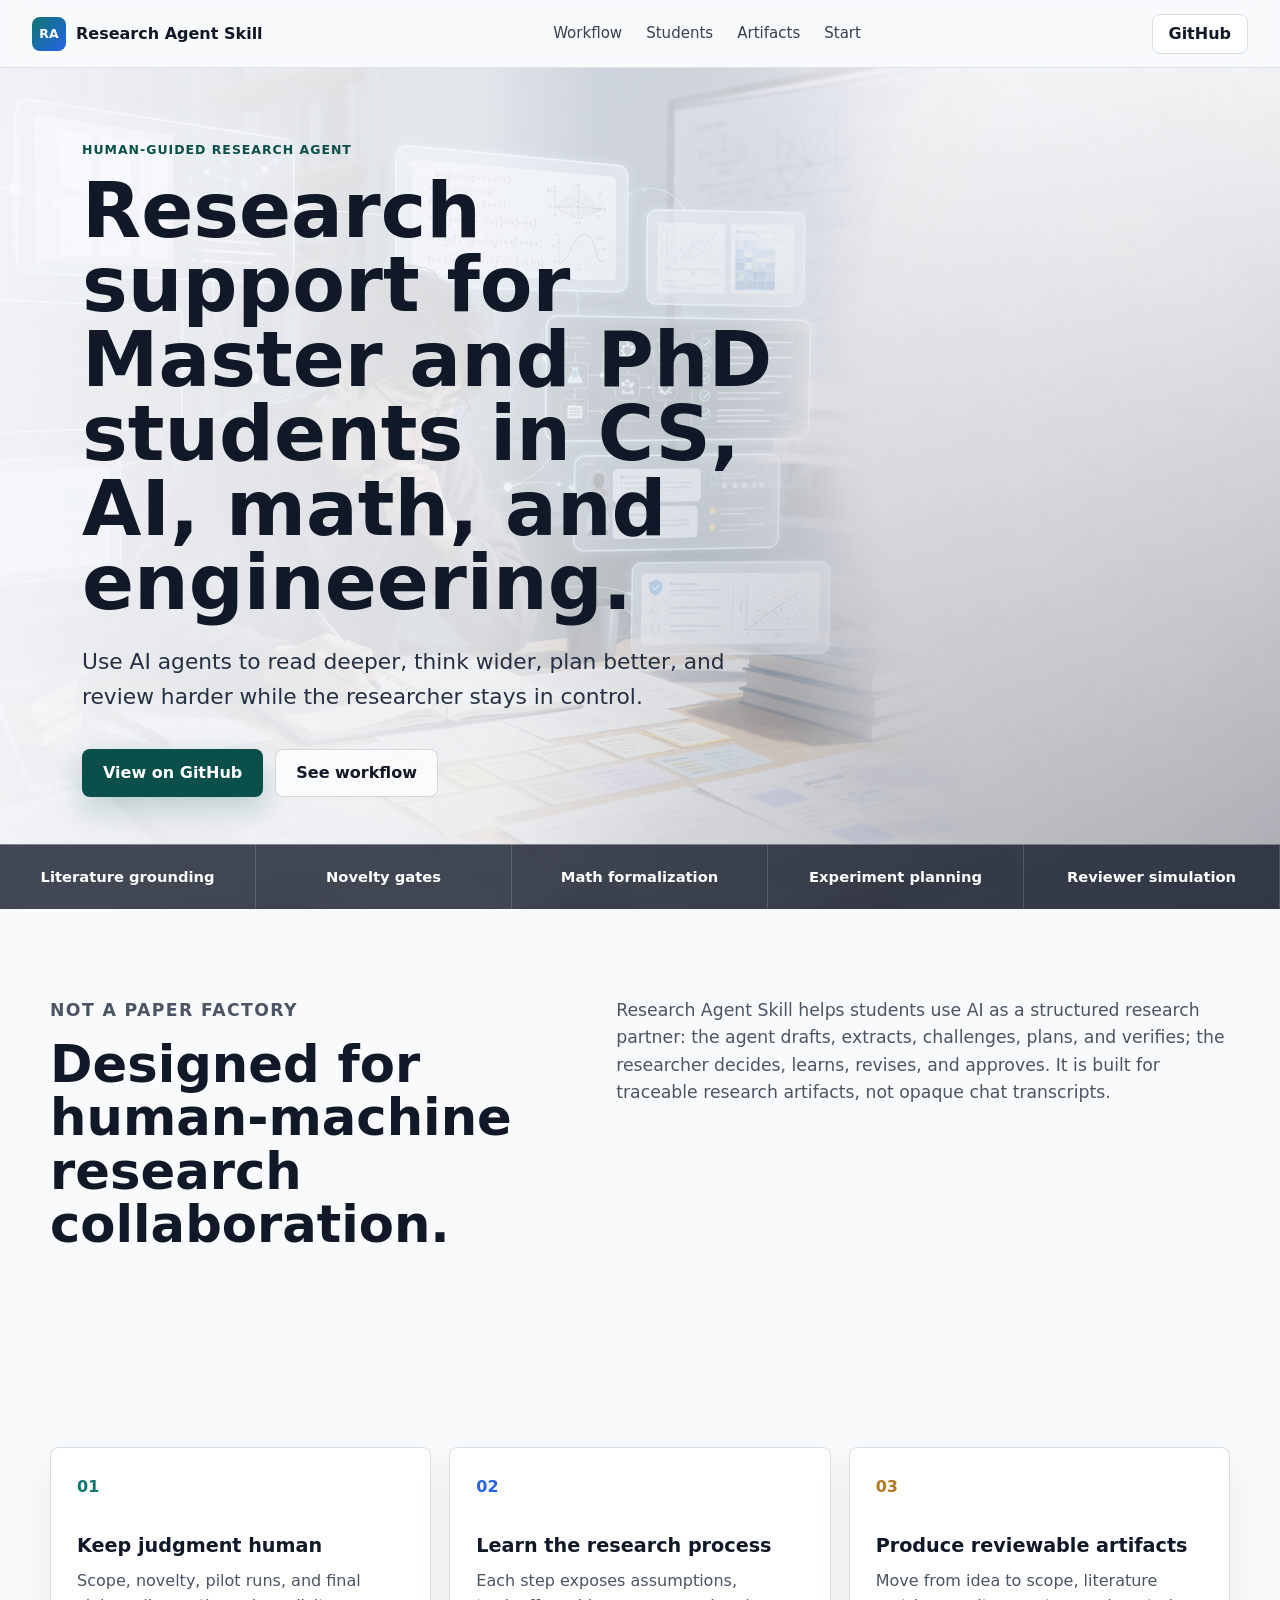
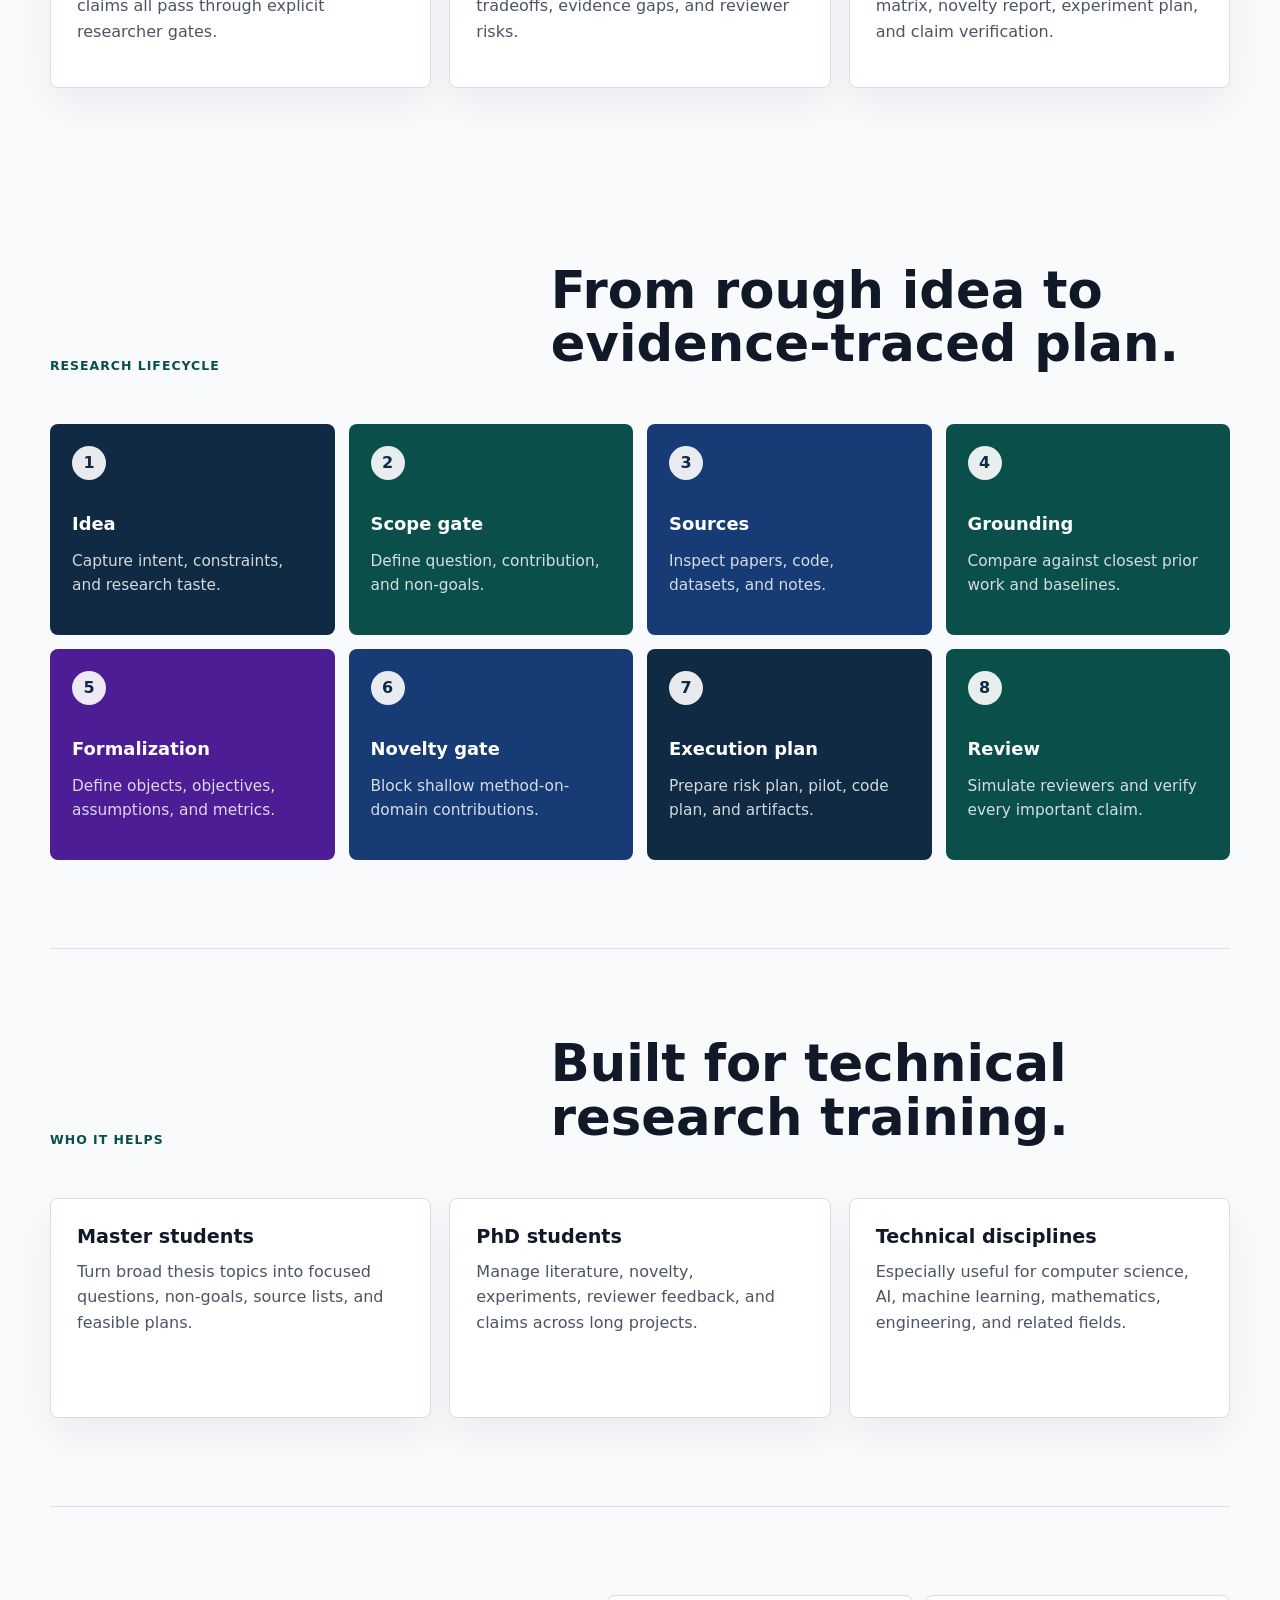
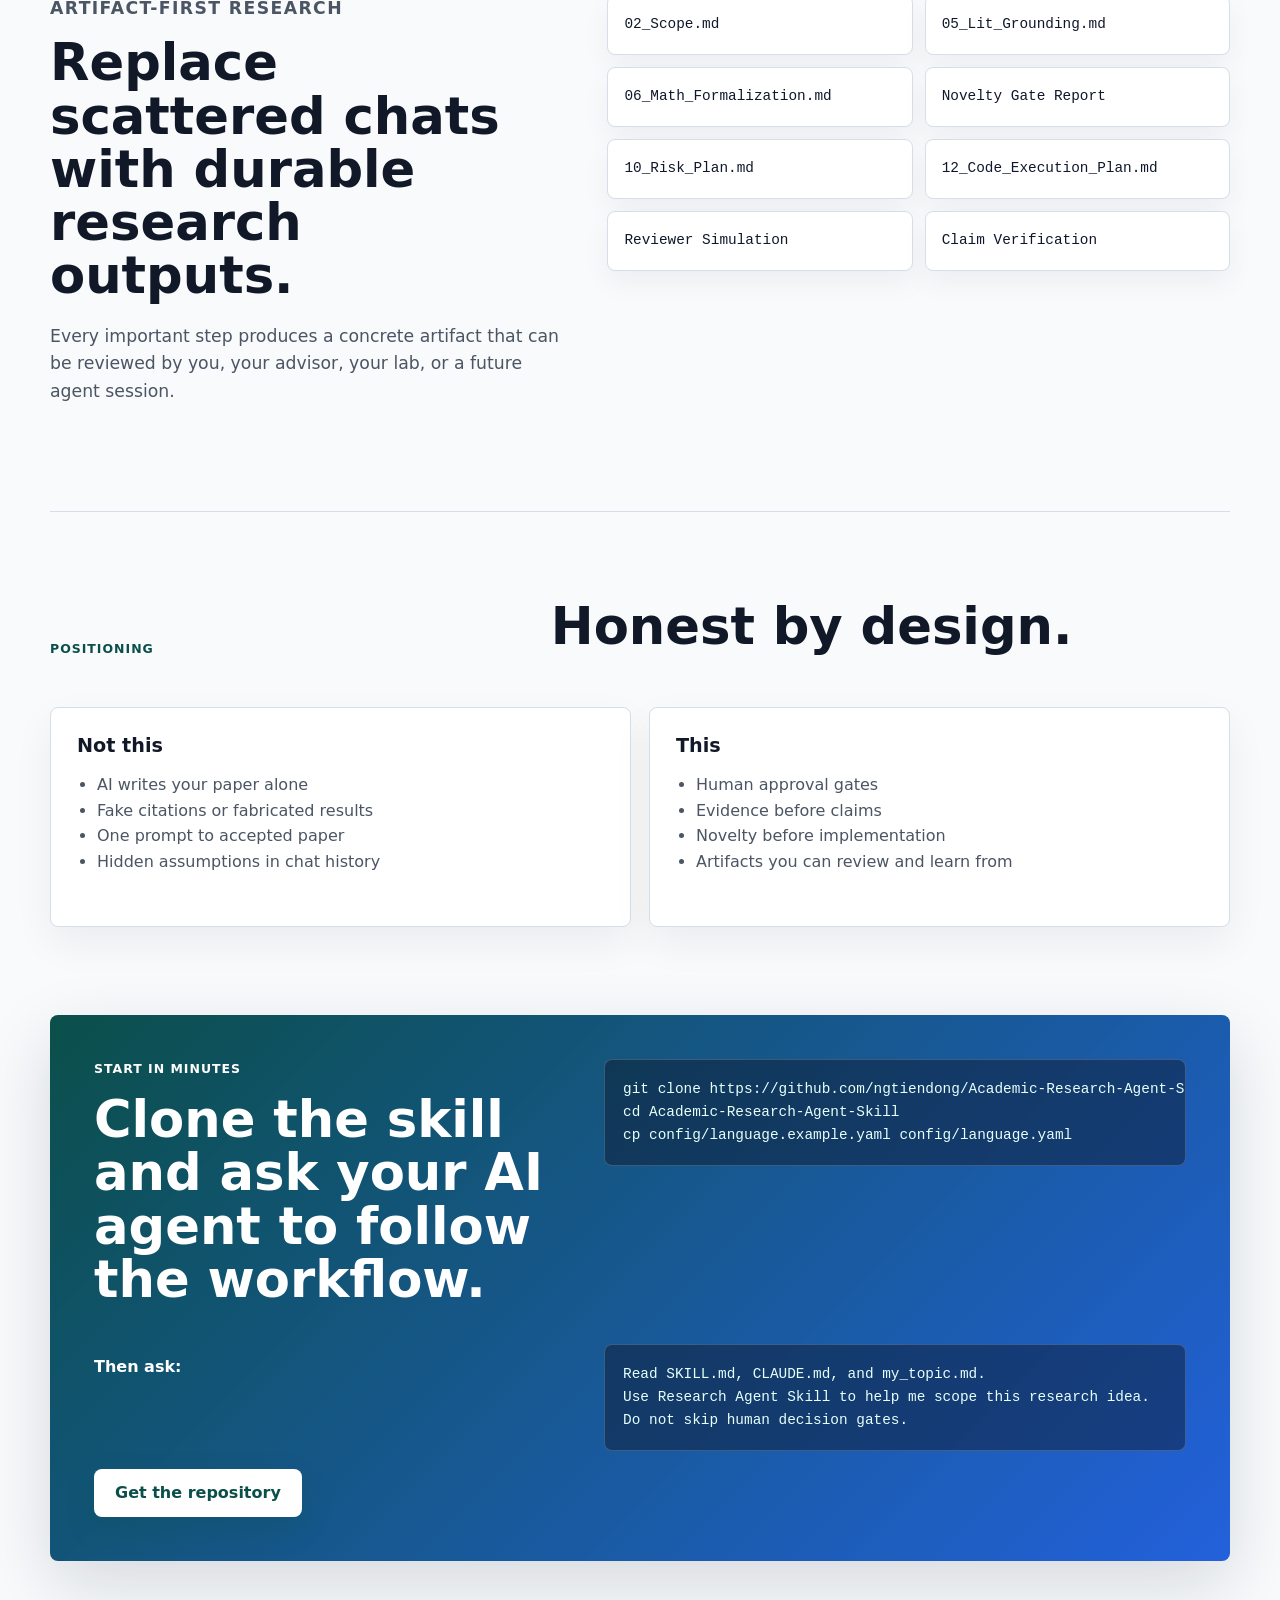
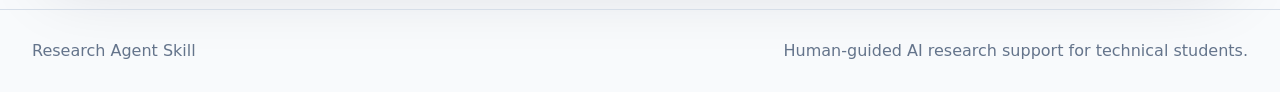
==== docs/index.html @ a142d074 "update github page" ====
<!doctype html>
<html lang="en">
  <head>
    <meta charset="utf-8" />
    <meta name="viewport" content="width=device-width, initial-scale=1" />
    <title>Research Agent Skill - Human-Guided Research Agent for Master and PhD Students</title>
    <meta
      name="description"
      content="Human-guided Research Agent Skill for Master/PhD students in CS, AI, math, and engineering: literature grounding, novelty gates, math formalization, experiment planning, reviewer simulation, and claim verification."
    />
    <meta name="robots" content="index, follow" />
    <meta name="theme-color" content="#0f766e" />
    <meta property="og:type" content="website" />
    <meta property="og:title" content="Research Agent Skill" />
    <meta
      property="og:description"
      content="A human-guided research agent for Master and PhD students in technical fields."
    />
    <meta property="og:image" content="assets/social-preview.png" />
    <meta name="twitter:card" content="summary_large_image" />
    <meta name="twitter:title" content="Research Agent Skill" />
    <meta
      name="twitter:description"
      content="Human-guided research workflow for literature grounding, novelty gates, math formalization, experiment planning, reviewer simulation, and claim verification."
    />
    <meta name="twitter:image" content="assets/social-preview.png" />
    <link rel="canonical" href="https://ngtiendong.github.io/Academic-Research-Agent-Skill/" />
    <link rel="stylesheet" href="styles.css" />
    <script type="application/ld+json">
      {
        "@context": "https://schema.org",
        "@type": "SoftwareSourceCode",
        "name": "Research Agent Skill",
        "description": "Human-guided Research Agent Skill for Master and PhD students in technical fields such as computer science, AI, mathematics, and engineering.",
        "programmingLanguage": "Markdown",
        "applicationCategory": "Research tool",
        "audience": {
          "@type": "Audience",
          "audienceType": "Master students, PhD students, researchers, research engineers"
        },
        "codeRepository": "https://github.com/ngtiendong/Academic-Research-Agent-Skill",
        "license": "https://opensource.org/licenses/MIT"
      }
    </script>
  </head>
  <body>
    <header class="site-header">
      <a class="brand" href="#top" aria-label="Research Agent Skill home">
        <span class="brand-mark">RA</span>
        <span>Research Agent Skill</span>
      </a>
      <nav class="nav" aria-label="Primary navigation">
        <a href="#workflow">Workflow</a>
        <a href="#students">Students</a>
        <a href="#artifacts">Artifacts</a>
        <a href="#start">Start</a>
      </nav>
      <a class="github-link" href="https://github.com/ngtiendong/Academic-Research-Agent-Skill">GitHub</a>
    </header>

    <main id="top">
      <section class="hero-section">
        <div class="hero-media" aria-hidden="true">
          <img src="assets/research-agent-hero.png" alt="" />
        </div>
        <div class="hero-overlay"></div>
        <div class="hero-content">
          <p class="eyebrow">Human-guided research agent</p>
          <h1>Research support for Master and PhD students in CS, AI, math, and engineering.</h1>
          <p class="hero-copy">
            Use AI agents to read deeper, think wider, plan better, and review harder while the
            researcher stays in control.
          </p>
          <div class="hero-actions" aria-label="Primary actions">
            <a class="button primary" href="https://github.com/ngtiendong/Academic-Research-Agent-Skill">View on GitHub</a>
            <a class="button secondary" href="#workflow">See workflow</a>
          </div>
        </div>
        <div class="hero-strip" aria-label="Core workflow highlights">
          <span>Literature grounding</span>
          <span>Novelty gates</span>
          <span>Math formalization</span>
          <span>Experiment planning</span>
          <span>Reviewer simulation</span>
        </div>
      </section>

      <section class="section intro-grid">
        <div>
          <p class="section-kicker">Not a paper factory</p>
          <h2>Designed for human-machine research collaboration.</h2>
        </div>
        <p>
          Research Agent Skill helps students use AI as a structured research partner: the agent
          drafts, extracts, challenges, plans, and verifies; the researcher decides, learns, revises,
          and approves. It is built for traceable research artifacts, not opaque chat transcripts.
        </p>
      </section>

      <section class="section promise-grid" aria-label="Core promises">
        <article class="promise-card">
          <span class="card-index">01</span>
          <h3>Keep judgment human</h3>
          <p>Scope, novelty, pilot runs, and final claims all pass through explicit researcher gates.</p>
        </article>
        <article class="promise-card">
          <span class="card-index">02</span>
          <h3>Learn the research process</h3>
          <p>Each step exposes assumptions, tradeoffs, evidence gaps, and reviewer risks.</p>
        </article>
        <article class="promise-card">
          <span class="card-index">03</span>
          <h3>Produce reviewable artifacts</h3>
          <p>Move from idea to scope, literature matrix, novelty report, experiment plan, and claim verification.</p>
        </article>
      </section>

      <section id="workflow" class="section workflow-section">
        <div class="section-head">
          <p class="section-kicker">Research lifecycle</p>
          <h2>From rough idea to evidence-traced plan.</h2>
        </div>
        <div class="workflow">
          <div class="workflow-step"><span>1</span><strong>Idea</strong><p>Capture intent, constraints, and research taste.</p></div>
          <div class="workflow-step"><span>2</span><strong>Scope gate</strong><p>Define question, contribution, and non-goals.</p></div>
          <div class="workflow-step"><span>3</span><strong>Sources</strong><p>Inspect papers, code, datasets, and notes.</p></div>
          <div class="workflow-step"><span>4</span><strong>Grounding</strong><p>Compare against closest prior work and baselines.</p></div>
          <div class="workflow-step"><span>5</span><strong>Formalization</strong><p>Define objects, objectives, assumptions, and metrics.</p></div>
          <div class="workflow-step"><span>6</span><strong>Novelty gate</strong><p>Block shallow method-on-domain contributions.</p></div>
          <div class="workflow-step"><span>7</span><strong>Execution plan</strong><p>Prepare risk plan, pilot, code plan, and artifacts.</p></div>
          <div class="workflow-step"><span>8</span><strong>Review</strong><p>Simulate reviewers and verify every important claim.</p></div>
        </div>
      </section>

      <section id="students" class="section audience-section">
        <div class="section-head">
          <p class="section-kicker">Who it helps</p>
          <h2>Built for technical research training.</h2>
        </div>
        <div class="audience-grid">
          <article>
            <h3>Master students</h3>
            <p>Turn broad thesis topics into focused questions, non-goals, source lists, and feasible plans.</p>
          </article>
          <article>
            <h3>PhD students</h3>
            <p>Manage literature, novelty, experiments, reviewer feedback, and claims across long projects.</p>
          </article>
          <article>
            <h3>Technical disciplines</h3>
            <p>Especially useful for computer science, AI, machine learning, mathematics, engineering, and related fields.</p>
          </article>
        </div>
      </section>

      <section id="artifacts" class="section artifacts-section">
        <div class="artifact-copy">
          <p class="section-kicker">Artifact-first research</p>
          <h2>Replace scattered chats with durable research outputs.</h2>
          <p>
            Every important step produces a concrete artifact that can be reviewed by you, your advisor,
            your lab, or a future agent session.
          </p>
        </div>
        <div class="artifact-list" aria-label="Research artifacts">
          <span>02_Scope.md</span>
          <span>05_Lit_Grounding.md</span>
          <span>06_Math_Formalization.md</span>
          <span>Novelty Gate Report</span>
          <span>10_Risk_Plan.md</span>
          <span>12_Code_Execution_Plan.md</span>
          <span>Reviewer Simulation</span>
          <span>Claim Verification</span>
        </div>
      </section>

      <section class="section comparison-section">
        <div class="section-head">
          <p class="section-kicker">Positioning</p>
          <h2>Honest by design.</h2>
        </div>
        <div class="comparison-grid">
          <div>
            <h3>Not this</h3>
            <ul>
              <li>AI writes your paper alone</li>
              <li>Fake citations or fabricated results</li>
              <li>One prompt to accepted paper</li>
              <li>Hidden assumptions in chat history</li>
            </ul>
          </div>
          <div>
            <h3>This</h3>
            <ul>
              <li>Human approval gates</li>
              <li>Evidence before claims</li>
              <li>Novelty before implementation</li>
              <li>Artifacts you can review and learn from</li>
            </ul>
          </div>
        </div>
      </section>

      <section id="start" class="section start-section">
        <div>
          <p class="section-kicker">Start in minutes</p>
          <h2>Clone the skill and ask your AI agent to follow the workflow.</h2>
        </div>
        <pre><code>git clone https://github.com/ngtiendong/Academic-Research-Agent-Skill
cd Academic-Research-Agent-Skill
cp config/language.example.yaml config/language.yaml</code></pre>
        <p class="prompt-label">Then ask:</p>
        <pre><code>Read SKILL.md, CLAUDE.md, and my_topic.md.
Use Research Agent Skill to help me scope this research idea.
Do not skip human decision gates.</code></pre>
        <a class="button primary" href="https://github.com/ngtiendong/Academic-Research-Agent-Skill">Get the repository</a>
      </section>
    </main>

    <footer class="site-footer">
      <span>Research Agent Skill</span>
      <span>Human-guided AI research support for technical students.</span>
    </footer>
  </body>
</html>
---- docs/styles.css ----
:root {
  --ink: #111827;
  --muted: #4b5563;
  --paper: #f8fafc;
  --line: #d6dee8;
  --teal: #0f766e;
  --teal-dark: #0b4f4a;
  --blue: #2563eb;
  --gold: #b7791f;
  --plum: #6d28d9;
  --white: #ffffff;
  --shadow: 0 24px 70px rgba(17, 24, 39, 0.14);
}

* {
  box-sizing: border-box;
}

html {
  scroll-behavior: smooth;
}

body {
  margin: 0;
  color: var(--ink);
  background: var(--paper);
  font-family:
    Inter, ui-sans-serif, system-ui, -apple-system, BlinkMacSystemFont, "Segoe UI",
    sans-serif;
  line-height: 1.6;
}

a {
  color: inherit;
  text-decoration: none;
}

.site-header {
  position: sticky;
  top: 0;
  z-index: 30;
  display: grid;
  grid-template-columns: auto 1fr auto;
  align-items: center;
  gap: 24px;
  min-height: 68px;
  padding: 0 32px;
  background: rgba(248, 250, 252, 0.88);
  border-bottom: 1px solid rgba(214, 222, 232, 0.8);
  backdrop-filter: blur(16px);
}

.brand,
.github-link,
.nav {
  display: flex;
  align-items: center;
}

.brand {
  gap: 10px;
  font-weight: 800;
  letter-spacing: 0;
}

.brand-mark {
  display: grid;
  width: 34px;
  height: 34px;
  place-items: center;
  color: var(--white);
  background: linear-gradient(135deg, var(--teal), var(--blue));
  border-radius: 8px;
  font-size: 0.78rem;
}

.nav {
  justify-content: center;
  gap: 24px;
  color: #374151;
  font-size: 0.94rem;
}

.nav a:hover,
.github-link:hover {
  color: var(--teal-dark);
}

.github-link {
  min-height: 40px;
  padding: 0 16px;
  border: 1px solid var(--line);
  border-radius: 8px;
  font-weight: 700;
  background: var(--white);
}

.hero-section {
  position: relative;
  min-height: calc(100vh - 68px);
  overflow: hidden;
  display: grid;
  align-items: center;
  padding: 72px 32px 112px;
  isolation: isolate;
}

.hero-media,
.hero-overlay {
  position: absolute;
  inset: 0;
  z-index: -2;
}

.hero-media img {
  width: 100%;
  height: 100%;
  object-fit: cover;
  object-position: center;
  filter: saturate(0.92) contrast(1.05);
}

.hero-overlay {
  z-index: -1;
  background:
    linear-gradient(90deg, rgba(248, 250, 252, 0.96) 0%, rgba(248, 250, 252, 0.86) 38%, rgba(248, 250, 252, 0.34) 68%, rgba(248, 250, 252, 0.08) 100%),
    linear-gradient(180deg, rgba(248, 250, 252, 0.12) 0%, rgba(17, 24, 39, 0.36) 100%);
}

.hero-content {
  width: min(780px, 100%);
  padding-left: max(0px, calc((100vw - 1180px) / 2));
}

.eyebrow,
.section-kicker {
  margin: 0 0 14px;
  color: var(--teal-dark);
  font-size: 0.78rem;
  font-weight: 800;
  letter-spacing: 0.08em;
  text-transform: uppercase;
}

h1,
h2,
h3,
p {
  margin-top: 0;
}

h1 {
  margin-bottom: 24px;
  max-width: 820px;
  font-size: clamp(2.65rem, 6vw, 5.7rem);
  line-height: 0.97;
  letter-spacing: 0;
}

.hero-copy {
  max-width: 680px;
  color: #253043;
  font-size: clamp(1.1rem, 2vw, 1.36rem);
}

.hero-actions {
  display: flex;
  flex-wrap: wrap;
  gap: 12px;
  margin-top: 34px;
}

.button {
  display: inline-flex;
  min-height: 48px;
  align-items: center;
  justify-content: center;
  padding: 0 20px;
  border-radius: 8px;
  border: 1px solid transparent;
  font-weight: 800;
}

.button.primary {
  color: var(--white);
  background: var(--teal-dark);
  box-shadow: 0 12px 28px rgba(11, 79, 74, 0.22);
}

.button.secondary {
  color: var(--ink);
  background: rgba(255, 255, 255, 0.74);
  border-color: rgba(17, 24, 39, 0.16);
}

.button:hover {
  transform: translateY(-1px);
}

.hero-strip {
  position: absolute;
  right: 0;
  bottom: 0;
  left: 0;
  display: grid;
  grid-template-columns: repeat(5, 1fr);
  border-top: 1px solid rgba(255, 255, 255, 0.34);
  background: rgba(17, 24, 39, 0.78);
  backdrop-filter: blur(10px);
}

.hero-strip span {
  min-height: 64px;
  display: grid;
  place-items: center;
  padding: 12px;
  color: var(--white);
  font-size: 0.92rem;
  font-weight: 750;
  text-align: center;
  border-right: 1px solid rgba(255, 255, 255, 0.16);
}

.section {
  width: min(1180px, calc(100% - 40px));
  margin: 0 auto;
  padding: 88px 0;
}

.intro-grid {
  display: grid;
  grid-template-columns: minmax(260px, 0.9fr) minmax(280px, 1.1fr);
  gap: 64px;
  align-items: start;
}

h2 {
  max-width: 800px;
  margin-bottom: 20px;
  font-size: clamp(2rem, 4vw, 3.4rem);
  line-height: 1.04;
  letter-spacing: 0;
}

h3 {
  margin-bottom: 10px;
  font-size: 1.2rem;
  line-height: 1.25;
}

.intro-grid p,
.artifact-copy p {
  color: var(--muted);
  font-size: 1.08rem;
}

.promise-grid,
.audience-grid,
.comparison-grid {
  display: grid;
  grid-template-columns: repeat(3, 1fr);
  gap: 18px;
}

.promise-card,
.audience-grid article,
.comparison-grid > div {
  min-height: 220px;
  padding: 26px;
  background: var(--white);
  border: 1px solid var(--line);
  border-radius: 8px;
  box-shadow: 0 16px 40px rgba(15, 23, 42, 0.06);
}

.card-index {
  display: inline-block;
  margin-bottom: 34px;
  color: var(--teal);
  font-weight: 900;
}

.promise-card:nth-child(2) .card-index {
  color: var(--blue);
}

.promise-card:nth-child(3) .card-index {
  color: var(--gold);
}

.promise-card p,
.audience-grid p,
.comparison-grid li {
  color: var(--muted);
}

.section-head {
  display: grid;
  grid-template-columns: 0.8fr 1.2fr;
  gap: 48px;
  align-items: end;
  margin-bottom: 34px;
}

.workflow {
  display: grid;
  grid-template-columns: repeat(4, 1fr);
  gap: 14px;
}

.workflow-step {
  position: relative;
  min-height: 210px;
  padding: 22px;
  overflow: hidden;
  color: var(--white);
  background: #102a43;
  border-radius: 8px;
}

.workflow-step:nth-child(2n) {
  background: var(--teal-dark);
}

.workflow-step:nth-child(3n) {
  background: #173b75;
}

.workflow-step:nth-child(5) {
  background: #4c1d95;
}

.workflow-step span {
  display: grid;
  width: 34px;
  height: 34px;
  margin-bottom: 30px;
  place-items: center;
  color: #102a43;
  background: rgba(255, 255, 255, 0.9);
  border-radius: 50%;
  font-weight: 900;
}

.workflow-step strong {
  display: block;
  margin-bottom: 10px;
  font-size: 1.12rem;
}

.workflow-step p {
  color: rgba(255, 255, 255, 0.82);
  font-size: 0.96rem;
}

.audience-section {
  border-top: 1px solid var(--line);
}

.artifacts-section {
  display: grid;
  grid-template-columns: 0.9fr 1.1fr;
  gap: 48px;
  align-items: start;
  border-top: 1px solid var(--line);
}

.artifact-list {
  display: grid;
  grid-template-columns: repeat(2, minmax(0, 1fr));
  gap: 12px;
}

.artifact-list span {
  min-height: 60px;
  display: flex;
  align-items: center;
  padding: 0 16px;
  color: #0f172a;
  background: var(--white);
  border: 1px solid var(--line);
  border-radius: 8px;
  font-family: ui-monospace, SFMono-Regular, Menlo, Monaco, Consolas, monospace;
  font-size: 0.9rem;
  box-shadow: 0 12px 28px rgba(15, 23, 42, 0.05);
}

.comparison-section {
  border-top: 1px solid var(--line);
}

.comparison-grid {
  grid-template-columns: repeat(2, 1fr);
}

.comparison-grid ul {
  margin: 14px 0 0;
  padding-left: 20px;
}

.start-section {
  display: grid;
  grid-template-columns: 0.9fr 1.1fr;
  gap: 18px 34px;
  align-items: start;
  margin-bottom: 48px;
  padding: 44px;
  color: var(--white);
  background:
    linear-gradient(135deg, rgba(11, 79, 74, 0.98), rgba(37, 99, 235, 0.9)),
    #0b4f4a;
  border-radius: 8px;
  box-shadow: var(--shadow);
}

.start-section .section-kicker,
.start-section h2,
.start-section p {
  color: var(--white);
}

.start-section pre {
  margin: 0;
  padding: 18px;
  overflow-x: auto;
  color: #e6fffb;
  background: rgba(15, 23, 42, 0.46);
  border: 1px solid rgba(255, 255, 255, 0.18);
  border-radius: 8px;
}

.start-section code {
  font-family: ui-monospace, SFMono-Regular, Menlo, Monaco, Consolas, monospace;
  font-size: 0.9rem;
}

.prompt-label {
  margin: 10px 0 -4px;
  font-weight: 800;
}

.start-section .button {
  width: fit-content;
  background: var(--white);
  color: var(--teal-dark);
}

.site-footer {
  display: flex;
  justify-content: space-between;
  gap: 20px;
  padding: 28px 32px;
  color: #64748b;
  border-top: 1px solid var(--line);
}

@media (max-width: 900px) {
  .site-header {
    grid-template-columns: 1fr auto;
    padding: 0 18px;
  }

  .nav {
    display: none;
  }

  .hero-section {
    min-height: auto;
    padding: 78px 20px 176px;
  }

  .hero-overlay {
    background:
      linear-gradient(180deg, rgba(248, 250, 252, 0.98) 0%, rgba(248, 250, 252, 0.9) 50%, rgba(248, 250, 252, 0.32) 100%),
      linear-gradient(180deg, rgba(17, 24, 39, 0.04), rgba(17, 24, 39, 0.36));
  }

  .hero-content {
    padding-left: 0;
  }

  h1 {
    font-size: clamp(2.45rem, 12vw, 4rem);
  }

  .hero-strip {
    grid-template-columns: repeat(2, 1fr);
  }

  .hero-strip span {
    min-height: 52px;
    font-size: 0.84rem;
  }

  .hero-strip span:last-child {
    grid-column: 1 / -1;
  }

  .section {
    width: min(100% - 32px, 680px);
    padding: 64px 0;
  }

  .intro-grid,
  .section-head,
  .artifacts-section,
  .start-section {
    grid-template-columns: 1fr;
    gap: 22px;
  }

  .promise-grid,
  .audience-grid,
  .comparison-grid,
  .workflow {
    grid-template-columns: 1fr;
  }

  .promise-card,
  .audience-grid article,
  .comparison-grid > div,
  .workflow-step {
    min-height: auto;
  }

  .artifact-list {
    grid-template-columns: 1fr;
  }

  .start-section {
    padding: 28px;
  }

  .site-footer {
    flex-direction: column;
    padding: 24px 20px;
  }
}

@media (max-width: 520px) {
  .brand span:last-child {
    display: none;
  }

  .github-link {
    min-height: 38px;
    padding: 0 12px;
  }

  .hero-actions {
    flex-direction: column;
  }

  .button {
    width: 100%;
  }
}
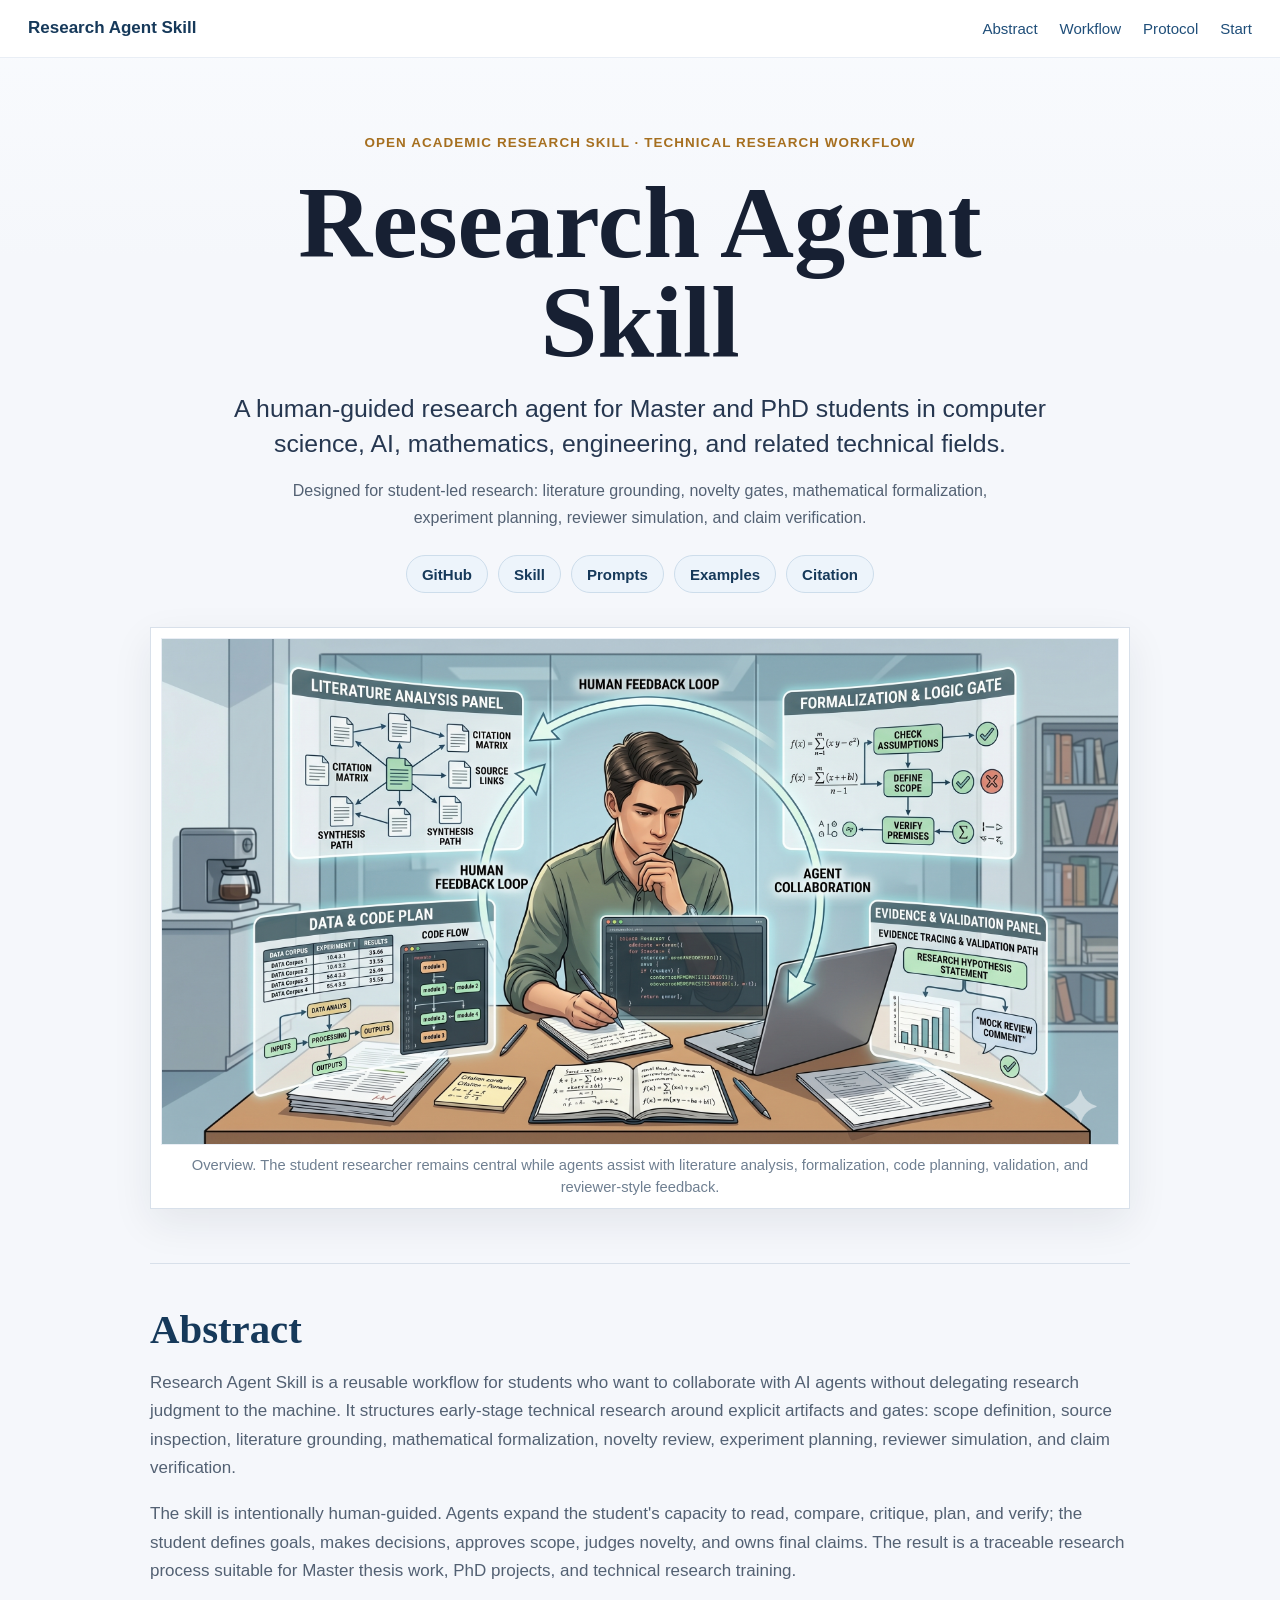
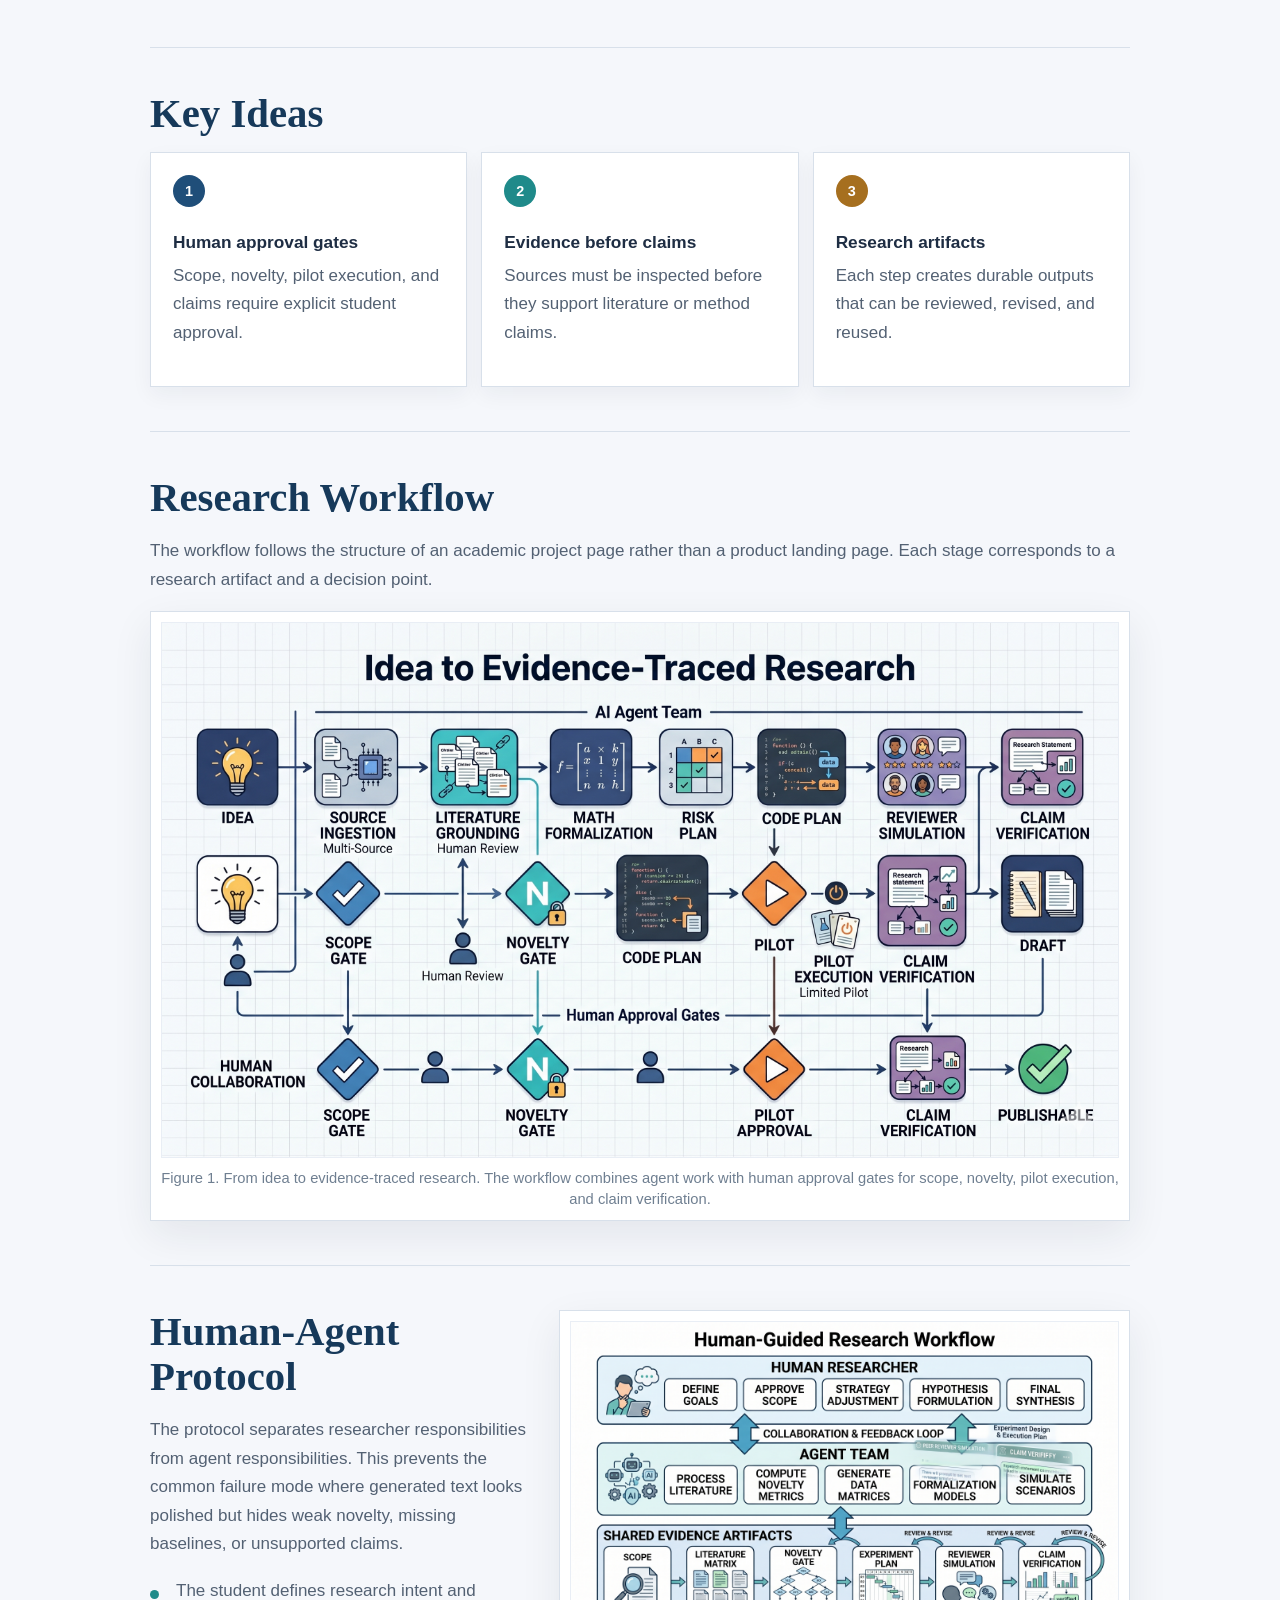
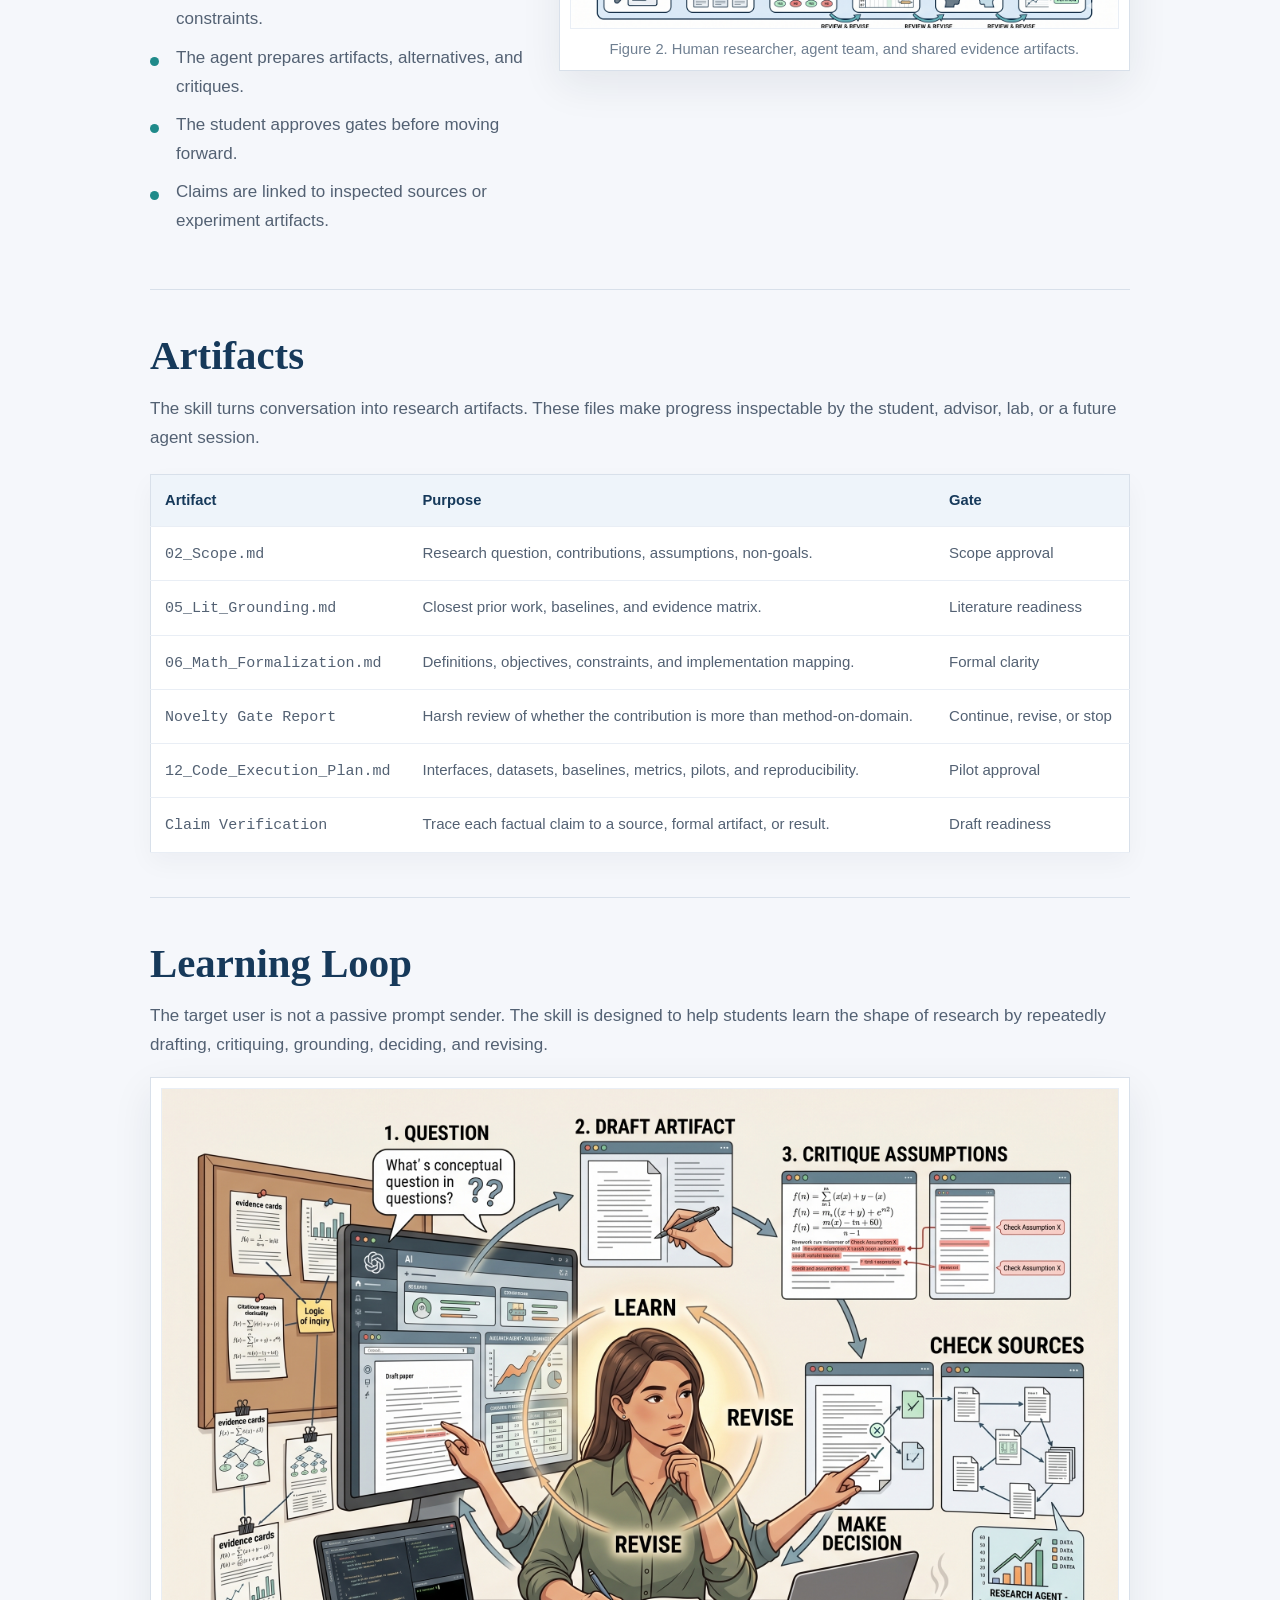
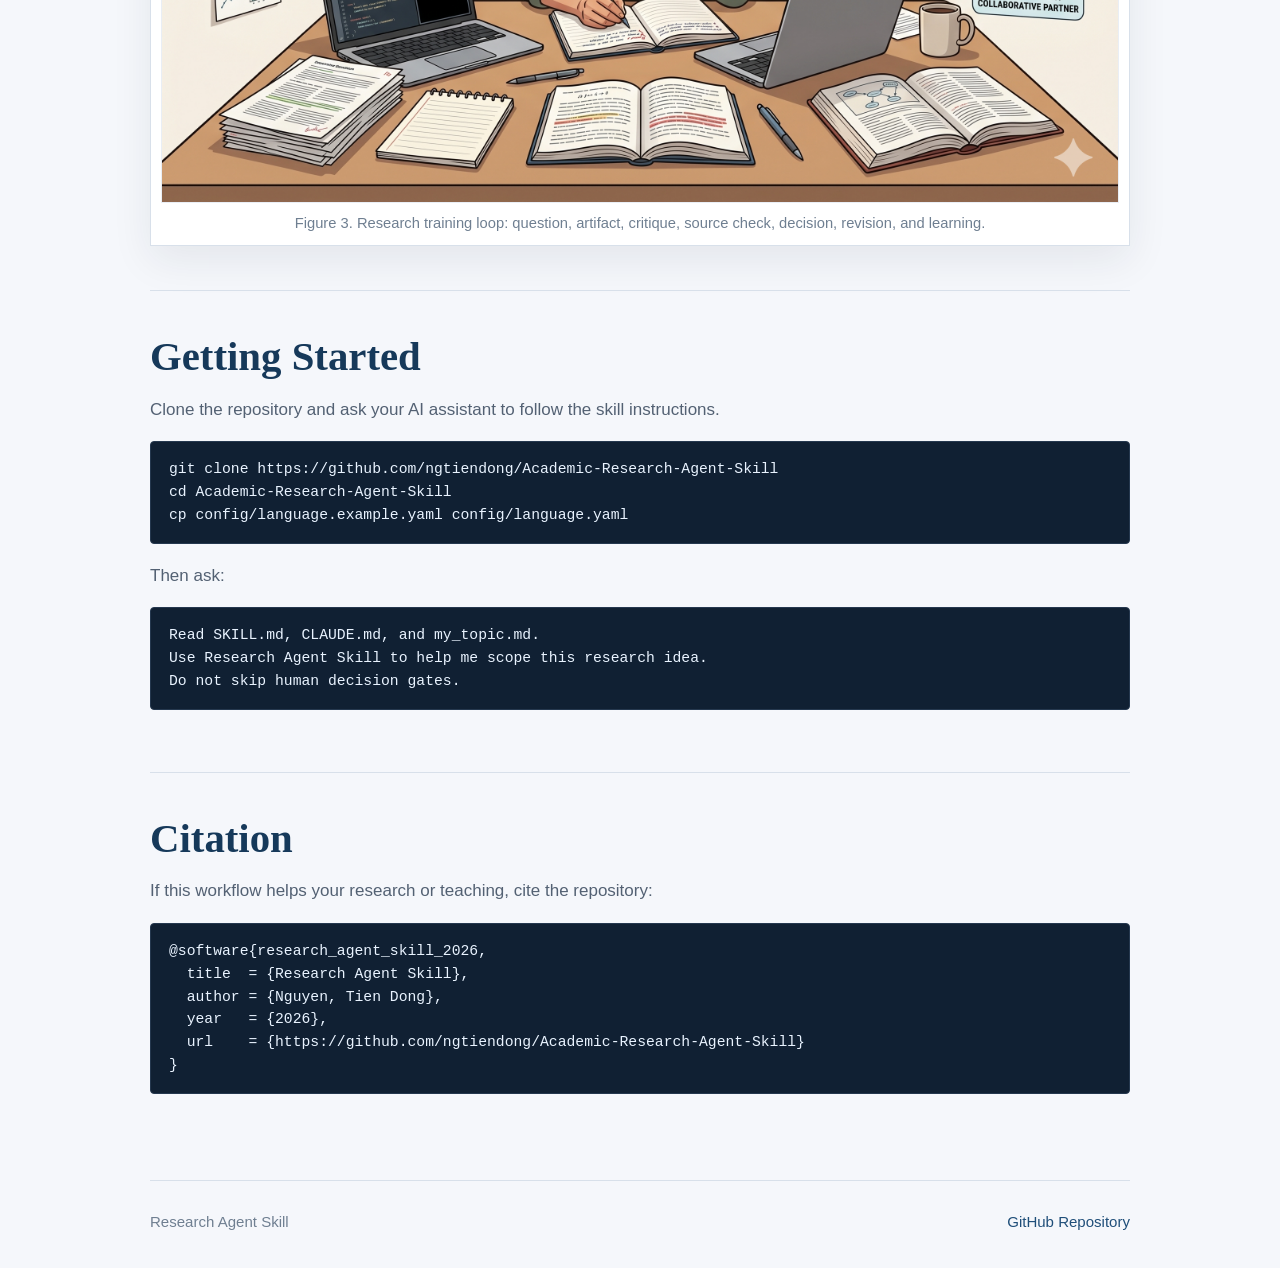
==== commit cbd0faad: "updates FE page" ====
--- a/docs/index.html
+++ b/docs/index.html
@@ -9,7 +9,7 @@
       content="Human-guided Research Agent Skill for Master/PhD students in CS, AI, math, and engineering: literature grounding, novelty gates, math formalization, experiment planning, reviewer simulation, and claim verification."
     />
     <meta name="robots" content="index, follow" />
-    <meta name="theme-color" content="#0f766e" />
+    <meta name="theme-color" content="#1f4e79" />
     <meta property="og:type" content="website" />
     <meta property="og:title" content="Research Agent Skill" />
     <meta
@@ -21,7 +21,7 @@
     <meta name="twitter:title" content="Research Agent Skill" />
     <meta
       name="twitter:description"
-      content="Human-guided research workflow for literature grounding, novelty gates, math formalization, experiment planning, reviewer simulation, and claim verification."
+      content="Literature grounding, novelty gates, math formalization, experiment planning, reviewer simulation, and claim verification."
     />
     <meta name="twitter:image" content="assets/social-preview.png" />
     <link rel="canonical" href="https://ngtiendong.github.io/Academic-Research-Agent-Skill/" />
@@ -44,182 +44,210 @@
     </script>
   </head>
   <body>
-    <header class="site-header">
-      <a class="brand" href="#top" aria-label="Research Agent Skill home">
-        <span class="brand-mark">RA</span>
-        <span>Research Agent Skill</span>
-      </a>
-      <nav class="nav" aria-label="Primary navigation">
+    <header class="topbar">
+      <a class="brand" href="#top">Research Agent Skill</a>
+      <nav aria-label="Page navigation">
+        <a href="#abstract">Abstract</a>
         <a href="#workflow">Workflow</a>
-        <a href="#students">Students</a>
-        <a href="#artifacts">Artifacts</a>
+        <a href="#protocol">Protocol</a>
         <a href="#start">Start</a>
       </nav>
-      <a class="github-link" href="https://github.com/ngtiendong/Academic-Research-Agent-Skill">GitHub</a>
     </header>
 
     <main id="top">
-      <section class="hero-section">
-        <div class="hero-media" aria-hidden="true">
-          <img src="assets/research-agent-hero.png" alt="" />
+      <section class="paper-hero">
+        <p class="venue">Open Academic Research Skill · Technical Research Workflow</p>
+        <h1>Research Agent Skill</h1>
+        <p class="subtitle">
+          A human-guided research agent for Master and PhD students in computer science,
+          AI, mathematics, engineering, and related technical fields.
+        </p>
+        <p class="authors">
+          Designed for student-led research: literature grounding, novelty gates, mathematical
+          formalization, experiment planning, reviewer simulation, and claim verification.
+        </p>
+        <div class="resource-row" aria-label="Project resources">
+          <a href="https://github.com/ngtiendong/Academic-Research-Agent-Skill">GitHub</a>
+          <a href="https://github.com/ngtiendong/Academic-Research-Agent-Skill/blob/main/SKILL.md">Skill</a>
+          <a href="https://github.com/ngtiendong/Academic-Research-Agent-Skill/tree/main/.claude/commands">Prompts</a>
+          <a href="https://github.com/ngtiendong/Academic-Research-Agent-Skill/tree/main/examples">Examples</a>
+          <a href="#citation">Citation</a>
         </div>
-        <div class="hero-overlay"></div>
-        <div class="hero-content">
-          <p class="eyebrow">Human-guided research agent</p>
-          <h1>Research support for Master and PhD students in CS, AI, math, and engineering.</h1>
-          <p class="hero-copy">
-            Use AI agents to read deeper, think wider, plan better, and review harder while the
-            researcher stays in control.
-          </p>
-          <div class="hero-actions" aria-label="Primary actions">
-            <a class="button primary" href="https://github.com/ngtiendong/Academic-Research-Agent-Skill">View on GitHub</a>
-            <a class="button secondary" href="#workflow">See workflow</a>
-          </div>
-        </div>
-        <div class="hero-strip" aria-label="Core workflow highlights">
-          <span>Literature grounding</span>
-          <span>Novelty gates</span>
-          <span>Math formalization</span>
-          <span>Experiment planning</span>
-          <span>Reviewer simulation</span>
-        </div>
-      </section>
-
-      <section class="section intro-grid">
-        <div>
-          <p class="section-kicker">Not a paper factory</p>
-          <h2>Designed for human-machine research collaboration.</h2>
-        </div>
-        <p>
-          Research Agent Skill helps students use AI as a structured research partner: the agent
-          drafts, extracts, challenges, plans, and verifies; the researcher decides, learns, revises,
-          and approves. It is built for traceable research artifacts, not opaque chat transcripts.
-        </p>
-      </section>
-
-      <section class="section promise-grid" aria-label="Core promises">
-        <article class="promise-card">
-          <span class="card-index">01</span>
-          <h3>Keep judgment human</h3>
-          <p>Scope, novelty, pilot runs, and final claims all pass through explicit researcher gates.</p>
-        </article>
-        <article class="promise-card">
-          <span class="card-index">02</span>
-          <h3>Learn the research process</h3>
-          <p>Each step exposes assumptions, tradeoffs, evidence gaps, and reviewer risks.</p>
-        </article>
-        <article class="promise-card">
-          <span class="card-index">03</span>
-          <h3>Produce reviewable artifacts</h3>
-          <p>Move from idea to scope, literature matrix, novelty report, experiment plan, and claim verification.</p>
-        </article>
-      </section>
-
-      <section id="workflow" class="section workflow-section">
-        <div class="section-head">
-          <p class="section-kicker">Research lifecycle</p>
-          <h2>From rough idea to evidence-traced plan.</h2>
-        </div>
-        <div class="workflow">
-          <div class="workflow-step"><span>1</span><strong>Idea</strong><p>Capture intent, constraints, and research taste.</p></div>
-          <div class="workflow-step"><span>2</span><strong>Scope gate</strong><p>Define question, contribution, and non-goals.</p></div>
-          <div class="workflow-step"><span>3</span><strong>Sources</strong><p>Inspect papers, code, datasets, and notes.</p></div>
-          <div class="workflow-step"><span>4</span><strong>Grounding</strong><p>Compare against closest prior work and baselines.</p></div>
-          <div class="workflow-step"><span>5</span><strong>Formalization</strong><p>Define objects, objectives, assumptions, and metrics.</p></div>
-          <div class="workflow-step"><span>6</span><strong>Novelty gate</strong><p>Block shallow method-on-domain contributions.</p></div>
-          <div class="workflow-step"><span>7</span><strong>Execution plan</strong><p>Prepare risk plan, pilot, code plan, and artifacts.</p></div>
-          <div class="workflow-step"><span>8</span><strong>Review</strong><p>Simulate reviewers and verify every important claim.</p></div>
-        </div>
-      </section>
-
-      <section id="students" class="section audience-section">
-        <div class="section-head">
-          <p class="section-kicker">Who it helps</p>
-          <h2>Built for technical research training.</h2>
-        </div>
-        <div class="audience-grid">
+      </section>
+
+      <figure class="hero-figure">
+        <img src="assets/Hero%20Image.png" alt="Student-centered research agent workflow overview" />
+        <figcaption>
+          Overview. The student researcher remains central while agents assist with literature analysis,
+          formalization, code planning, validation, and reviewer-style feedback.
+        </figcaption>
+      </figure>
+
+      <section id="abstract" class="content-section">
+        <h2>Abstract</h2>
+        <p>
+          Research Agent Skill is a reusable workflow for students who want to collaborate with AI
+          agents without delegating research judgment to the machine. It structures early-stage
+          technical research around explicit artifacts and gates: scope definition, source inspection,
+          literature grounding, mathematical formalization, novelty review, experiment planning,
+          reviewer simulation, and claim verification.
+        </p>
+        <p>
+          The skill is intentionally human-guided. Agents expand the student's capacity to read,
+          compare, critique, plan, and verify; the student defines goals, makes decisions, approves
+          scope, judges novelty, and owns final claims. The result is a traceable research process
+          suitable for Master thesis work, PhD projects, and technical research training.
+        </p>
+      </section>
+
+      <section class="content-section contribution-section">
+        <h2>Key Ideas</h2>
+        <div class="contribution-grid">
           <article>
-            <h3>Master students</h3>
-            <p>Turn broad thesis topics into focused questions, non-goals, source lists, and feasible plans.</p>
+            <span>1</span>
+            <h3>Human approval gates</h3>
+            <p>Scope, novelty, pilot execution, and claims require explicit student approval.</p>
           </article>
           <article>
-            <h3>PhD students</h3>
-            <p>Manage literature, novelty, experiments, reviewer feedback, and claims across long projects.</p>
+            <span>2</span>
+            <h3>Evidence before claims</h3>
+            <p>Sources must be inspected before they support literature or method claims.</p>
           </article>
           <article>
-            <h3>Technical disciplines</h3>
-            <p>Especially useful for computer science, AI, machine learning, mathematics, engineering, and related fields.</p>
+            <span>3</span>
+            <h3>Research artifacts</h3>
+            <p>Each step creates durable outputs that can be reviewed, revised, and reused.</p>
           </article>
         </div>
       </section>
 
-      <section id="artifacts" class="section artifacts-section">
-        <div class="artifact-copy">
-          <p class="section-kicker">Artifact-first research</p>
-          <h2>Replace scattered chats with durable research outputs.</h2>
+      <section id="workflow" class="content-section">
+        <h2>Research Workflow</h2>
+        <p>
+          The workflow follows the structure of an academic project page rather than a product
+          landing page. Each stage corresponds to a research artifact and a decision point.
+        </p>
+        <figure class="wide-figure">
+          <img src="assets/Research%20Lifecycle%20Visual.png" alt="Research lifecycle from idea to evidence-traced research" />
+          <figcaption>
+            Figure 1. From idea to evidence-traced research. The workflow combines agent work with
+            human approval gates for scope, novelty, pilot execution, and claim verification.
+          </figcaption>
+        </figure>
+      </section>
+
+      <section id="protocol" class="content-section two-column">
+        <div>
+          <h2>Human-Agent Protocol</h2>
           <p>
-            Every important step produces a concrete artifact that can be reviewed by you, your advisor,
-            your lab, or a future agent session.
+            The protocol separates researcher responsibilities from agent responsibilities. This
+            prevents the common failure mode where generated text looks polished but hides weak
+            novelty, missing baselines, or unsupported claims.
           </p>
+          <ul class="check-list">
+            <li>The student defines research intent and constraints.</li>
+            <li>The agent prepares artifacts, alternatives, and critiques.</li>
+            <li>The student approves gates before moving forward.</li>
+            <li>Claims are linked to inspected sources or experiment artifacts.</li>
+          </ul>
         </div>
-        <div class="artifact-list" aria-label="Research artifacts">
-          <span>02_Scope.md</span>
-          <span>05_Lit_Grounding.md</span>
-          <span>06_Math_Formalization.md</span>
-          <span>Novelty Gate Report</span>
-          <span>10_Risk_Plan.md</span>
-          <span>12_Code_Execution_Plan.md</span>
-          <span>Reviewer Simulation</span>
-          <span>Claim Verification</span>
-        </div>
-      </section>
-
-      <section class="section comparison-section">
-        <div class="section-head">
-          <p class="section-kicker">Positioning</p>
-          <h2>Honest by design.</h2>
-        </div>
-        <div class="comparison-grid">
-          <div>
-            <h3>Not this</h3>
-            <ul>
-              <li>AI writes your paper alone</li>
-              <li>Fake citations or fabricated results</li>
-              <li>One prompt to accepted paper</li>
-              <li>Hidden assumptions in chat history</li>
-            </ul>
-          </div>
-          <div>
-            <h3>This</h3>
-            <ul>
-              <li>Human approval gates</li>
-              <li>Evidence before claims</li>
-              <li>Novelty before implementation</li>
-              <li>Artifacts you can review and learn from</li>
-            </ul>
-          </div>
-        </div>
-      </section>
-
-      <section id="start" class="section start-section">
-        <div>
-          <p class="section-kicker">Start in minutes</p>
-          <h2>Clone the skill and ask your AI agent to follow the workflow.</h2>
-        </div>
+        <figure class="side-figure">
+          <img src="assets/Human-Agent%20Collaboration%20Diagram.png" alt="Human researcher and agent team collaboration protocol" />
+          <figcaption>Figure 2. Human researcher, agent team, and shared evidence artifacts.</figcaption>
+        </figure>
+      </section>
+
+      <section id="artifacts" class="content-section">
+        <h2>Artifacts</h2>
+        <p>
+          The skill turns conversation into research artifacts. These files make progress inspectable
+          by the student, advisor, lab, or a future agent session.
+        </p>
+        <table class="artifact-table">
+          <thead>
+            <tr>
+              <th>Artifact</th>
+              <th>Purpose</th>
+              <th>Gate</th>
+            </tr>
+          </thead>
+          <tbody>
+            <tr>
+              <td><code>02_Scope.md</code></td>
+              <td>Research question, contributions, assumptions, non-goals.</td>
+              <td>Scope approval</td>
+            </tr>
+            <tr>
+              <td><code>05_Lit_Grounding.md</code></td>
+              <td>Closest prior work, baselines, and evidence matrix.</td>
+              <td>Literature readiness</td>
+            </tr>
+            <tr>
+              <td><code>06_Math_Formalization.md</code></td>
+              <td>Definitions, objectives, constraints, and implementation mapping.</td>
+              <td>Formal clarity</td>
+            </tr>
+            <tr>
+              <td><code>Novelty Gate Report</code></td>
+              <td>Harsh review of whether the contribution is more than method-on-domain.</td>
+              <td>Continue, revise, or stop</td>
+            </tr>
+            <tr>
+              <td><code>12_Code_Execution_Plan.md</code></td>
+              <td>Interfaces, datasets, baselines, metrics, pilots, and reproducibility.</td>
+              <td>Pilot approval</td>
+            </tr>
+            <tr>
+              <td><code>Claim Verification</code></td>
+              <td>Trace each factual claim to a source, formal artifact, or result.</td>
+              <td>Draft readiness</td>
+            </tr>
+          </tbody>
+        </table>
+      </section>
+
+      <section class="content-section">
+        <h2>Learning Loop</h2>
+        <p>
+          The target user is not a passive prompt sender. The skill is designed to help students learn
+          the shape of research by repeatedly drafting, critiquing, grounding, deciding, and revising.
+        </p>
+        <figure class="wide-figure">
+          <img src="assets/Learning%20Loop%20Illustration.png" alt="Learning loop for a student using a research agent" />
+          <figcaption>
+            Figure 3. Research training loop: question, artifact, critique, source check, decision,
+            revision, and learning.
+          </figcaption>
+        </figure>
+      </section>
+
+      <section id="start" class="content-section start-panel">
+        <h2>Getting Started</h2>
+        <p>Clone the repository and ask your AI assistant to follow the skill instructions.</p>
         <pre><code>git clone https://github.com/ngtiendong/Academic-Research-Agent-Skill
 cd Academic-Research-Agent-Skill
 cp config/language.example.yaml config/language.yaml</code></pre>
-        <p class="prompt-label">Then ask:</p>
+        <p>Then ask:</p>
         <pre><code>Read SKILL.md, CLAUDE.md, and my_topic.md.
 Use Research Agent Skill to help me scope this research idea.
 Do not skip human decision gates.</code></pre>
-        <a class="button primary" href="https://github.com/ngtiendong/Academic-Research-Agent-Skill">Get the repository</a>
+      </section>
+
+      <section id="citation" class="content-section citation-section">
+        <h2>Citation</h2>
+        <p>If this workflow helps your research or teaching, cite the repository:</p>
+        <pre><code>@software{research_agent_skill_2026,
+  title  = {Research Agent Skill},
+  author = {Nguyen, Tien Dong},
+  year   = {2026},
+  url    = {https://github.com/ngtiendong/Academic-Research-Agent-Skill}
+}</code></pre>
       </section>
     </main>
 
-    <footer class="site-footer">
+    <footer class="page-footer">
       <span>Research Agent Skill</span>
-      <span>Human-guided AI research support for technical students.</span>
+      <a href="https://github.com/ngtiendong/Academic-Research-Agent-Skill">GitHub Repository</a>
     </footer>
   </body>
 </html>
--- a/docs/styles.css
+++ b/docs/styles.css
@@ -1,15 +1,17 @@
 :root {
-  --ink: #111827;
-  --muted: #4b5563;
-  --paper: #f8fafc;
-  --line: #d6dee8;
-  --teal: #0f766e;
-  --teal-dark: #0b4f4a;
-  --blue: #2563eb;
-  --gold: #b7791f;
-  --plum: #6d28d9;
-  --white: #ffffff;
-  --shadow: 0 24px 70px rgba(17, 24, 39, 0.14);
+  --text: #172033;
+  --muted: #536173;
+  --faint: #6f7f91;
+  --paper: #ffffff;
+  --page: #f5f7fb;
+  --line: #d8e0ea;
+  --soft-line: #e9eef5;
+  --blue: #1f4e79;
+  --blue-dark: #16395a;
+  --teal: #1f8a8a;
+  --gold: #a66f1f;
+  --code: #102033;
+  --shadow: 0 14px 38px rgba(23, 32, 51, 0.08);
 }
 
 * {
@@ -22,122 +24,67 @@
 
 body {
   margin: 0;
-  color: var(--ink);
-  background: var(--paper);
+  color: var(--text);
+  background:
+    linear-gradient(180deg, #f9fbfe 0%, var(--page) 260px),
+    var(--page);
   font-family:
-    Inter, ui-sans-serif, system-ui, -apple-system, BlinkMacSystemFont, "Segoe UI",
+    -apple-system, BlinkMacSystemFont, "Segoe UI", Roboto, Helvetica, Arial,
     sans-serif;
-  line-height: 1.6;
+  font-size: 17px;
+  line-height: 1.68;
 }
 
 a {
-  color: inherit;
+  color: var(--blue);
   text-decoration: none;
 }
 
-.site-header {
+a:hover {
+  text-decoration: underline;
+}
+
+.topbar {
   position: sticky;
   top: 0;
-  z-index: 30;
-  display: grid;
-  grid-template-columns: auto 1fr auto;
+  z-index: 10;
+  display: flex;
+  min-height: 58px;
   align-items: center;
+  justify-content: space-between;
   gap: 24px;
-  min-height: 68px;
-  padding: 0 32px;
-  background: rgba(248, 250, 252, 0.88);
-  border-bottom: 1px solid rgba(214, 222, 232, 0.8);
-  backdrop-filter: blur(16px);
-}
-
-.brand,
-.github-link,
-.nav {
+  padding: 0 28px;
+  background: rgba(255, 255, 255, 0.9);
+  border-bottom: 1px solid var(--soft-line);
+  backdrop-filter: blur(14px);
+}
+
+.brand {
+  color: var(--blue-dark);
+  font-weight: 750;
+}
+
+.topbar nav {
   display: flex;
-  align-items: center;
-}
-
-.brand {
-  gap: 10px;
-  font-weight: 800;
-  letter-spacing: 0;
-}
-
-.brand-mark {
-  display: grid;
-  width: 34px;
-  height: 34px;
-  place-items: center;
-  color: var(--white);
-  background: linear-gradient(135deg, var(--teal), var(--blue));
-  border-radius: 8px;
-  font-size: 0.78rem;
-}
-
-.nav {
-  justify-content: center;
-  gap: 24px;
-  color: #374151;
+  gap: 22px;
   font-size: 0.94rem;
 }
 
-.nav a:hover,
-.github-link:hover {
-  color: var(--teal-dark);
-}
-
-.github-link {
-  min-height: 40px;
-  padding: 0 16px;
-  border: 1px solid var(--line);
-  border-radius: 8px;
-  font-weight: 700;
-  background: var(--white);
-}
-
-.hero-section {
-  position: relative;
-  min-height: calc(100vh - 68px);
-  overflow: hidden;
-  display: grid;
-  align-items: center;
-  padding: 72px 32px 112px;
-  isolation: isolate;
-}
-
-.hero-media,
-.hero-overlay {
-  position: absolute;
-  inset: 0;
-  z-index: -2;
-}
-
-.hero-media img {
-  width: 100%;
-  height: 100%;
-  object-fit: cover;
-  object-position: center;
-  filter: saturate(0.92) contrast(1.05);
-}
-
-.hero-overlay {
-  z-index: -1;
-  background:
-    linear-gradient(90deg, rgba(248, 250, 252, 0.96) 0%, rgba(248, 250, 252, 0.86) 38%, rgba(248, 250, 252, 0.34) 68%, rgba(248, 250, 252, 0.08) 100%),
-    linear-gradient(180deg, rgba(248, 250, 252, 0.12) 0%, rgba(17, 24, 39, 0.36) 100%);
-}
-
-.hero-content {
-  width: min(780px, 100%);
-  padding-left: max(0px, calc((100vw - 1180px) / 2));
-}
-
-.eyebrow,
-.section-kicker {
-  margin: 0 0 14px;
-  color: var(--teal-dark);
-  font-size: 0.78rem;
-  font-weight: 800;
+main {
+  width: min(980px, calc(100% - 36px));
+  margin: 0 auto;
+}
+
+.paper-hero {
+  padding: 74px 0 34px;
+  text-align: center;
+}
+
+.venue {
+  margin: 0 0 18px;
+  color: var(--gold);
+  font-size: 0.84rem;
+  font-weight: 750;
   letter-spacing: 0.08em;
   text-transform: uppercase;
 }
@@ -150,408 +97,288 @@
 }
 
 h1 {
-  margin-bottom: 24px;
-  max-width: 820px;
-  font-size: clamp(2.65rem, 6vw, 5.7rem);
-  line-height: 0.97;
+  max-width: 900px;
+  margin: 0 auto 18px;
+  font-family: Georgia, "Times New Roman", serif;
+  font-size: clamp(3rem, 8vw, 6.4rem);
+  font-weight: 700;
+  line-height: 0.98;
   letter-spacing: 0;
 }
 
-.hero-copy {
-  max-width: 680px;
-  color: #253043;
-  font-size: clamp(1.1rem, 2vw, 1.36rem);
-}
-
-.hero-actions {
+.subtitle {
+  max-width: 830px;
+  margin: 0 auto 16px;
+  color: #263750;
+  font-size: clamp(1.18rem, 2.2vw, 1.55rem);
+  line-height: 1.42;
+}
+
+.authors {
+  max-width: 760px;
+  margin: 0 auto 24px;
+  color: var(--muted);
+  font-size: 1rem;
+}
+
+.resource-row {
   display: flex;
   flex-wrap: wrap;
-  gap: 12px;
-  margin-top: 34px;
-}
-
-.button {
+  justify-content: center;
+  gap: 10px;
+}
+
+.resource-row a {
   display: inline-flex;
-  min-height: 48px;
+  min-height: 38px;
   align-items: center;
-  justify-content: center;
-  padding: 0 20px;
-  border-radius: 8px;
-  border: 1px solid transparent;
-  font-weight: 800;
-}
-
-.button.primary {
-  color: var(--white);
-  background: var(--teal-dark);
-  box-shadow: 0 12px 28px rgba(11, 79, 74, 0.22);
-}
-
-.button.secondary {
-  color: var(--ink);
-  background: rgba(255, 255, 255, 0.74);
-  border-color: rgba(17, 24, 39, 0.16);
-}
-
-.button:hover {
-  transform: translateY(-1px);
-}
-
-.hero-strip {
-  position: absolute;
-  right: 0;
-  bottom: 0;
-  left: 0;
-  display: grid;
-  grid-template-columns: repeat(5, 1fr);
-  border-top: 1px solid rgba(255, 255, 255, 0.34);
-  background: rgba(17, 24, 39, 0.78);
-  backdrop-filter: blur(10px);
-}
-
-.hero-strip span {
-  min-height: 64px;
-  display: grid;
-  place-items: center;
-  padding: 12px;
-  color: var(--white);
+  padding: 0 15px;
+  color: var(--blue-dark);
+  background: #edf4fb;
+  border: 1px solid #cdddeb;
+  border-radius: 999px;
+  font-size: 0.94rem;
+  font-weight: 700;
+}
+
+.resource-row a:hover {
+  background: #e1edf8;
+  text-decoration: none;
+}
+
+figure {
+  margin: 0;
+}
+
+img {
+  display: block;
+  max-width: 100%;
+}
+
+figcaption {
+  margin-top: 10px;
+  color: var(--faint);
   font-size: 0.92rem;
-  font-weight: 750;
+  line-height: 1.45;
   text-align: center;
-  border-right: 1px solid rgba(255, 255, 255, 0.16);
-}
-
-.section {
-  width: min(1180px, calc(100% - 40px));
-  margin: 0 auto;
-  padding: 88px 0;
-}
-
-.intro-grid {
-  display: grid;
-  grid-template-columns: minmax(260px, 0.9fr) minmax(280px, 1.1fr);
-  gap: 64px;
-  align-items: start;
-}
-
-h2 {
-  max-width: 800px;
-  margin-bottom: 20px;
-  font-size: clamp(2rem, 4vw, 3.4rem);
-  line-height: 1.04;
-  letter-spacing: 0;
-}
-
-h3 {
-  margin-bottom: 10px;
-  font-size: 1.2rem;
-  line-height: 1.25;
-}
-
-.intro-grid p,
-.artifact-copy p {
+}
+
+.hero-figure,
+.wide-figure,
+.side-figure {
+  padding: 10px;
+  background: var(--paper);
+  border: 1px solid var(--line);
+  box-shadow: var(--shadow);
+}
+
+.hero-figure {
+  margin-bottom: 54px;
+}
+
+.hero-figure img,
+.wide-figure img,
+.side-figure img {
+  width: 100%;
+  border: 1px solid var(--soft-line);
+}
+
+.content-section {
+  padding: 44px 0;
+  border-top: 1px solid var(--line);
+}
+
+.content-section h2 {
+  margin-bottom: 16px;
+  color: var(--blue-dark);
+  font-family: Georgia, "Times New Roman", serif;
+  font-size: clamp(1.85rem, 4vw, 2.55rem);
+  font-weight: 700;
+  line-height: 1.1;
+}
+
+.content-section h3 {
+  margin-bottom: 8px;
+  color: #1e2d43;
+  font-size: 1.08rem;
+  line-height: 1.28;
+}
+
+.content-section p {
   color: var(--muted);
-  font-size: 1.08rem;
-}
-
-.promise-grid,
-.audience-grid,
-.comparison-grid {
+}
+
+.contribution-grid {
   display: grid;
   grid-template-columns: repeat(3, 1fr);
-  gap: 18px;
-}
-
-.promise-card,
-.audience-grid article,
-.comparison-grid > div {
-  min-height: 220px;
-  padding: 26px;
-  background: var(--white);
+  gap: 14px;
+}
+
+.contribution-grid article {
+  min-height: 190px;
+  padding: 22px;
+  background: var(--paper);
   border: 1px solid var(--line);
-  border-radius: 8px;
-  box-shadow: 0 16px 40px rgba(15, 23, 42, 0.06);
-}
-
-.card-index {
-  display: inline-block;
-  margin-bottom: 34px;
-  color: var(--teal);
-  font-weight: 900;
-}
-
-.promise-card:nth-child(2) .card-index {
-  color: var(--blue);
-}
-
-.promise-card:nth-child(3) .card-index {
-  color: var(--gold);
-}
-
-.promise-card p,
-.audience-grid p,
-.comparison-grid li {
+  box-shadow: 0 8px 20px rgba(23, 32, 51, 0.05);
+}
+
+.contribution-grid span {
+  display: inline-grid;
+  width: 32px;
+  height: 32px;
+  margin-bottom: 24px;
+  place-items: center;
+  color: #ffffff;
+  background: var(--blue);
+  border-radius: 50%;
+  font-size: 0.9rem;
+  font-weight: 800;
+}
+
+.contribution-grid article:nth-child(2) span {
+  background: var(--teal);
+}
+
+.contribution-grid article:nth-child(3) span {
+  background: var(--gold);
+}
+
+.two-column {
+  display: grid;
+  grid-template-columns: minmax(0, 0.8fr) minmax(320px, 1.2fr);
+  gap: 28px;
+  align-items: start;
+}
+
+.check-list {
+  margin: 18px 0 0;
+  padding: 0;
+  list-style: none;
+}
+
+.check-list li {
+  position: relative;
+  margin-bottom: 10px;
+  padding-left: 26px;
   color: var(--muted);
 }
 
-.section-head {
-  display: grid;
-  grid-template-columns: 0.8fr 1.2fr;
-  gap: 48px;
-  align-items: end;
-  margin-bottom: 34px;
-}
-
-.workflow {
-  display: grid;
-  grid-template-columns: repeat(4, 1fr);
-  gap: 14px;
-}
-
-.workflow-step {
-  position: relative;
-  min-height: 210px;
-  padding: 22px;
-  overflow: hidden;
-  color: var(--white);
-  background: #102a43;
-  border-radius: 8px;
-}
-
-.workflow-step:nth-child(2n) {
-  background: var(--teal-dark);
-}
-
-.workflow-step:nth-child(3n) {
-  background: #173b75;
-}
-
-.workflow-step:nth-child(5) {
-  background: #4c1d95;
-}
-
-.workflow-step span {
-  display: grid;
-  width: 34px;
-  height: 34px;
-  margin-bottom: 30px;
-  place-items: center;
-  color: #102a43;
-  background: rgba(255, 255, 255, 0.9);
+.check-list li::before {
+  content: "";
+  position: absolute;
+  top: 0.75em;
+  left: 0;
+  width: 9px;
+  height: 9px;
+  background: var(--teal);
   border-radius: 50%;
-  font-weight: 900;
-}
-
-.workflow-step strong {
-  display: block;
-  margin-bottom: 10px;
-  font-size: 1.12rem;
-}
-
-.workflow-step p {
-  color: rgba(255, 255, 255, 0.82);
-  font-size: 0.96rem;
-}
-
-.audience-section {
+}
+
+.artifact-table {
+  width: 100%;
+  margin-top: 22px;
+  border-collapse: collapse;
+  background: var(--paper);
+  border: 1px solid var(--line);
+  box-shadow: 0 10px 24px rgba(23, 32, 51, 0.04);
+}
+
+.artifact-table th,
+.artifact-table td {
+  padding: 13px 14px;
+  border-bottom: 1px solid var(--soft-line);
+  text-align: left;
+  vertical-align: top;
+}
+
+.artifact-table th {
+  color: var(--blue-dark);
+  background: #eef4fa;
+  font-size: 0.92rem;
+}
+
+.artifact-table td {
+  color: var(--muted);
+  font-size: 0.94rem;
+}
+
+code {
+  font-family: ui-monospace, SFMono-Regular, Menlo, Monaco, Consolas, monospace;
+}
+
+.start-panel,
+.citation-section {
   border-top: 1px solid var(--line);
 }
 
-.artifacts-section {
-  display: grid;
-  grid-template-columns: 0.9fr 1.1fr;
-  gap: 48px;
-  align-items: start;
-  border-top: 1px solid var(--line);
-}
-
-.artifact-list {
-  display: grid;
-  grid-template-columns: repeat(2, minmax(0, 1fr));
-  gap: 12px;
-}
-
-.artifact-list span {
-  min-height: 60px;
-  display: flex;
-  align-items: center;
-  padding: 0 16px;
-  color: #0f172a;
-  background: var(--white);
-  border: 1px solid var(--line);
-  border-radius: 8px;
-  font-family: ui-monospace, SFMono-Regular, Menlo, Monaco, Consolas, monospace;
-  font-size: 0.9rem;
-  box-shadow: 0 12px 28px rgba(15, 23, 42, 0.05);
-}
-
-.comparison-section {
-  border-top: 1px solid var(--line);
-}
-
-.comparison-grid {
-  grid-template-columns: repeat(2, 1fr);
-}
-
-.comparison-grid ul {
-  margin: 14px 0 0;
-  padding-left: 20px;
-}
-
-.start-section {
-  display: grid;
-  grid-template-columns: 0.9fr 1.1fr;
-  gap: 18px 34px;
-  align-items: start;
-  margin-bottom: 48px;
-  padding: 44px;
-  color: var(--white);
-  background:
-    linear-gradient(135deg, rgba(11, 79, 74, 0.98), rgba(37, 99, 235, 0.9)),
-    #0b4f4a;
-  border-radius: 8px;
-  box-shadow: var(--shadow);
-}
-
-.start-section .section-kicker,
-.start-section h2,
-.start-section p {
-  color: var(--white);
-}
-
-.start-section pre {
-  margin: 0;
-  padding: 18px;
+pre {
+  margin: 14px 0 18px;
+  padding: 16px 18px;
   overflow-x: auto;
-  color: #e6fffb;
-  background: rgba(15, 23, 42, 0.46);
-  border: 1px solid rgba(255, 255, 255, 0.18);
-  border-radius: 8px;
-}
-
-.start-section code {
-  font-family: ui-monospace, SFMono-Regular, Menlo, Monaco, Consolas, monospace;
-  font-size: 0.9rem;
-}
-
-.prompt-label {
-  margin: 10px 0 -4px;
-  font-weight: 800;
-}
-
-.start-section .button {
-  width: fit-content;
-  background: var(--white);
-  color: var(--teal-dark);
-}
-
-.site-footer {
+  color: #e9f3ff;
+  background: var(--code);
+  border: 1px solid #25384f;
+  border-radius: 4px;
+  font-size: 0.92rem;
+  line-height: 1.55;
+}
+
+.page-footer {
+  width: min(980px, calc(100% - 36px));
+  margin: 24px auto 0;
+  padding: 28px 0 40px;
   display: flex;
   justify-content: space-between;
   gap: 20px;
-  padding: 28px 32px;
-  color: #64748b;
+  color: var(--faint);
   border-top: 1px solid var(--line);
-}
-
-@media (max-width: 900px) {
-  .site-header {
-    grid-template-columns: 1fr auto;
-    padding: 0 18px;
-  }
-
-  .nav {
-    display: none;
-  }
-
-  .hero-section {
-    min-height: auto;
-    padding: 78px 20px 176px;
-  }
-
-  .hero-overlay {
-    background:
-      linear-gradient(180deg, rgba(248, 250, 252, 0.98) 0%, rgba(248, 250, 252, 0.9) 50%, rgba(248, 250, 252, 0.32) 100%),
-      linear-gradient(180deg, rgba(17, 24, 39, 0.04), rgba(17, 24, 39, 0.36));
-  }
-
-  .hero-content {
-    padding-left: 0;
+  font-size: 0.94rem;
+}
+
+@media (max-width: 820px) {
+  body {
+    font-size: 16px;
+  }
+
+  .topbar {
+    position: static;
+    align-items: flex-start;
+    flex-direction: column;
+    padding: 14px 18px;
+    gap: 8px;
+  }
+
+  .topbar nav {
+    width: 100%;
+    overflow-x: auto;
+    gap: 16px;
+    white-space: nowrap;
+  }
+
+  main,
+  .page-footer {
+    width: min(100% - 28px, 640px);
+  }
+
+  .paper-hero {
+    padding: 48px 0 28px;
   }
 
   h1 {
-    font-size: clamp(2.45rem, 12vw, 4rem);
-  }
-
-  .hero-strip {
-    grid-template-columns: repeat(2, 1fr);
-  }
-
-  .hero-strip span {
-    min-height: 52px;
-    font-size: 0.84rem;
-  }
-
-  .hero-strip span:last-child {
-    grid-column: 1 / -1;
-  }
-
-  .section {
-    width: min(100% - 32px, 680px);
-    padding: 64px 0;
-  }
-
-  .intro-grid,
-  .section-head,
-  .artifacts-section,
-  .start-section {
+    font-size: clamp(2.7rem, 14vw, 4.5rem);
+  }
+
+  .contribution-grid,
+  .two-column {
     grid-template-columns: 1fr;
-    gap: 22px;
-  }
-
-  .promise-grid,
-  .audience-grid,
-  .comparison-grid,
-  .workflow {
-    grid-template-columns: 1fr;
-  }
-
-  .promise-card,
-  .audience-grid article,
-  .comparison-grid > div,
-  .workflow-step {
-    min-height: auto;
-  }
-
-  .artifact-list {
-    grid-template-columns: 1fr;
-  }
-
-  .start-section {
-    padding: 28px;
-  }
-
-  .site-footer {
+  }
+
+  .artifact-table {
+    display: block;
+    overflow-x: auto;
+  }
+
+  .page-footer {
     flex-direction: column;
-    padding: 24px 20px;
-  }
-}
-
-@media (max-width: 520px) {
-  .brand span:last-child {
-    display: none;
-  }
-
-  .github-link {
-    min-height: 38px;
-    padding: 0 12px;
-  }
-
-  .hero-actions {
-    flex-direction: column;
-  }
-
-  .button {
-    width: 100%;
-  }
-}
+  }
+}
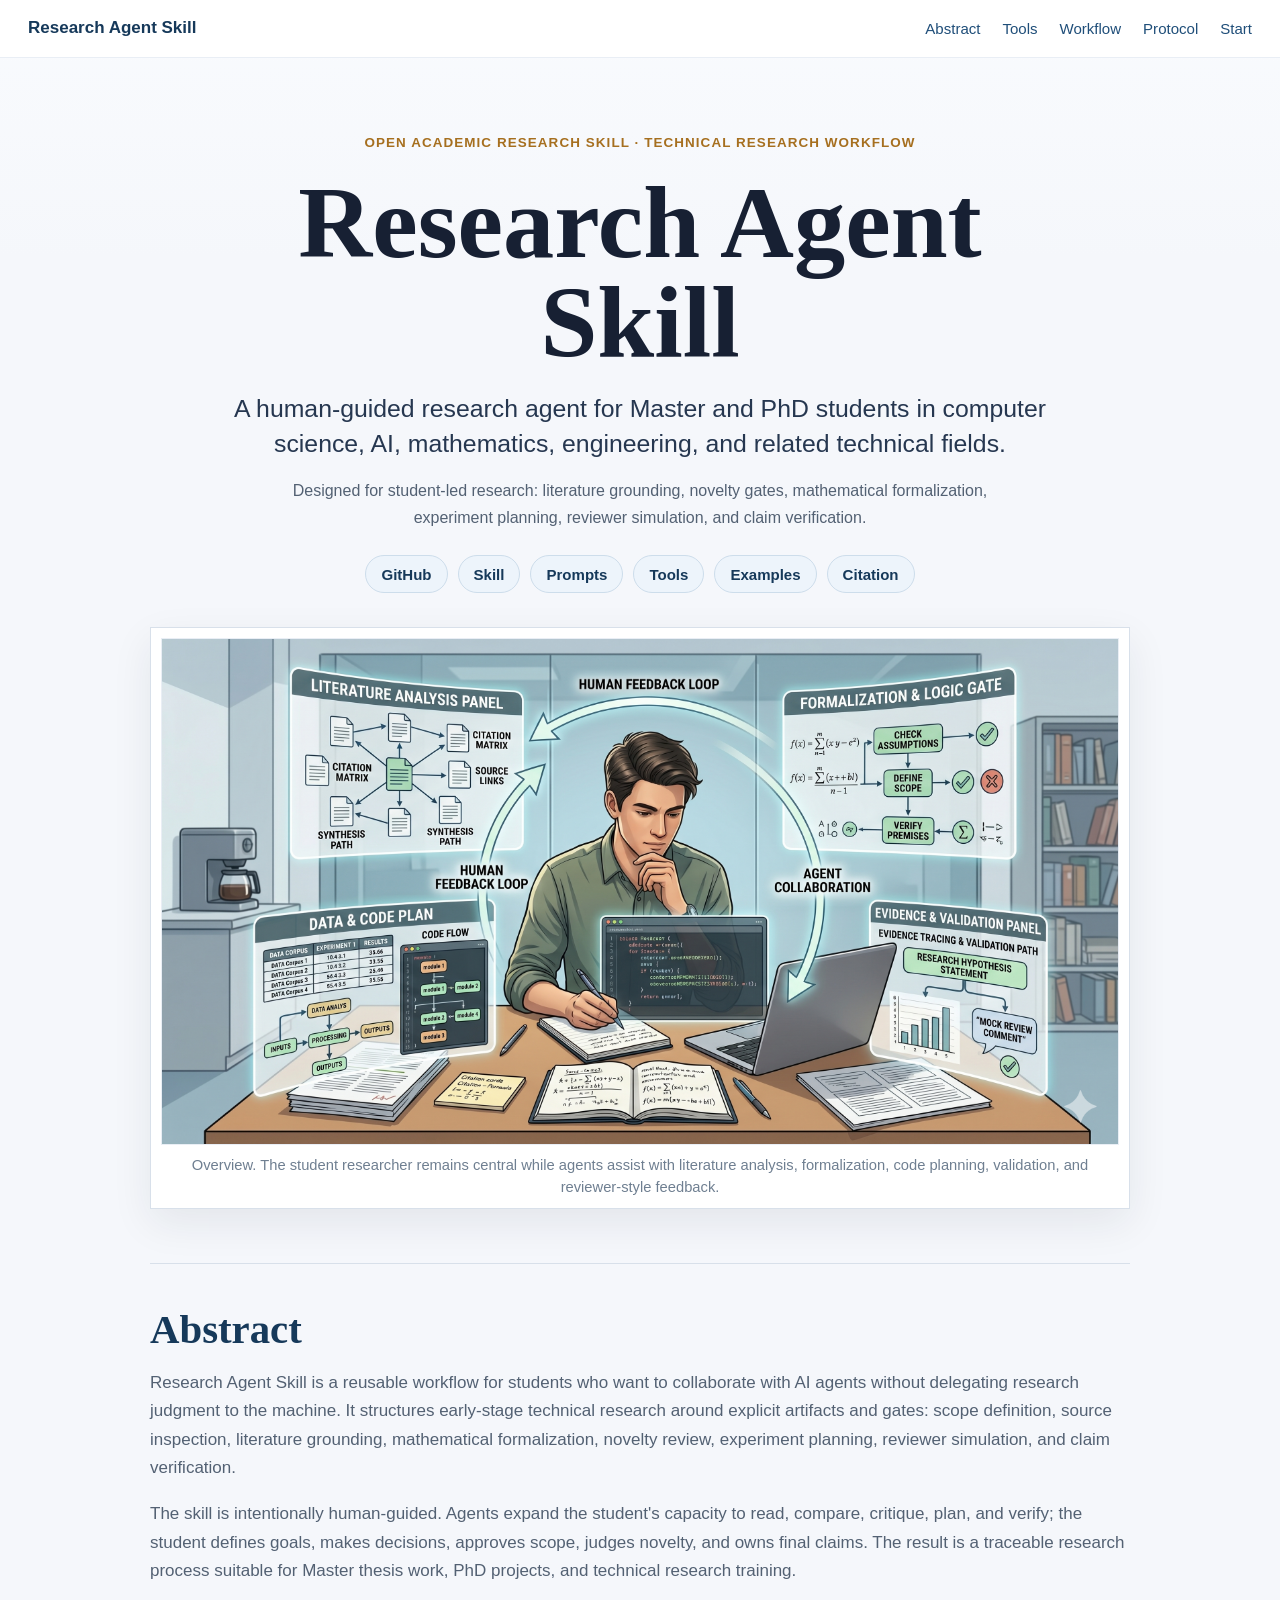
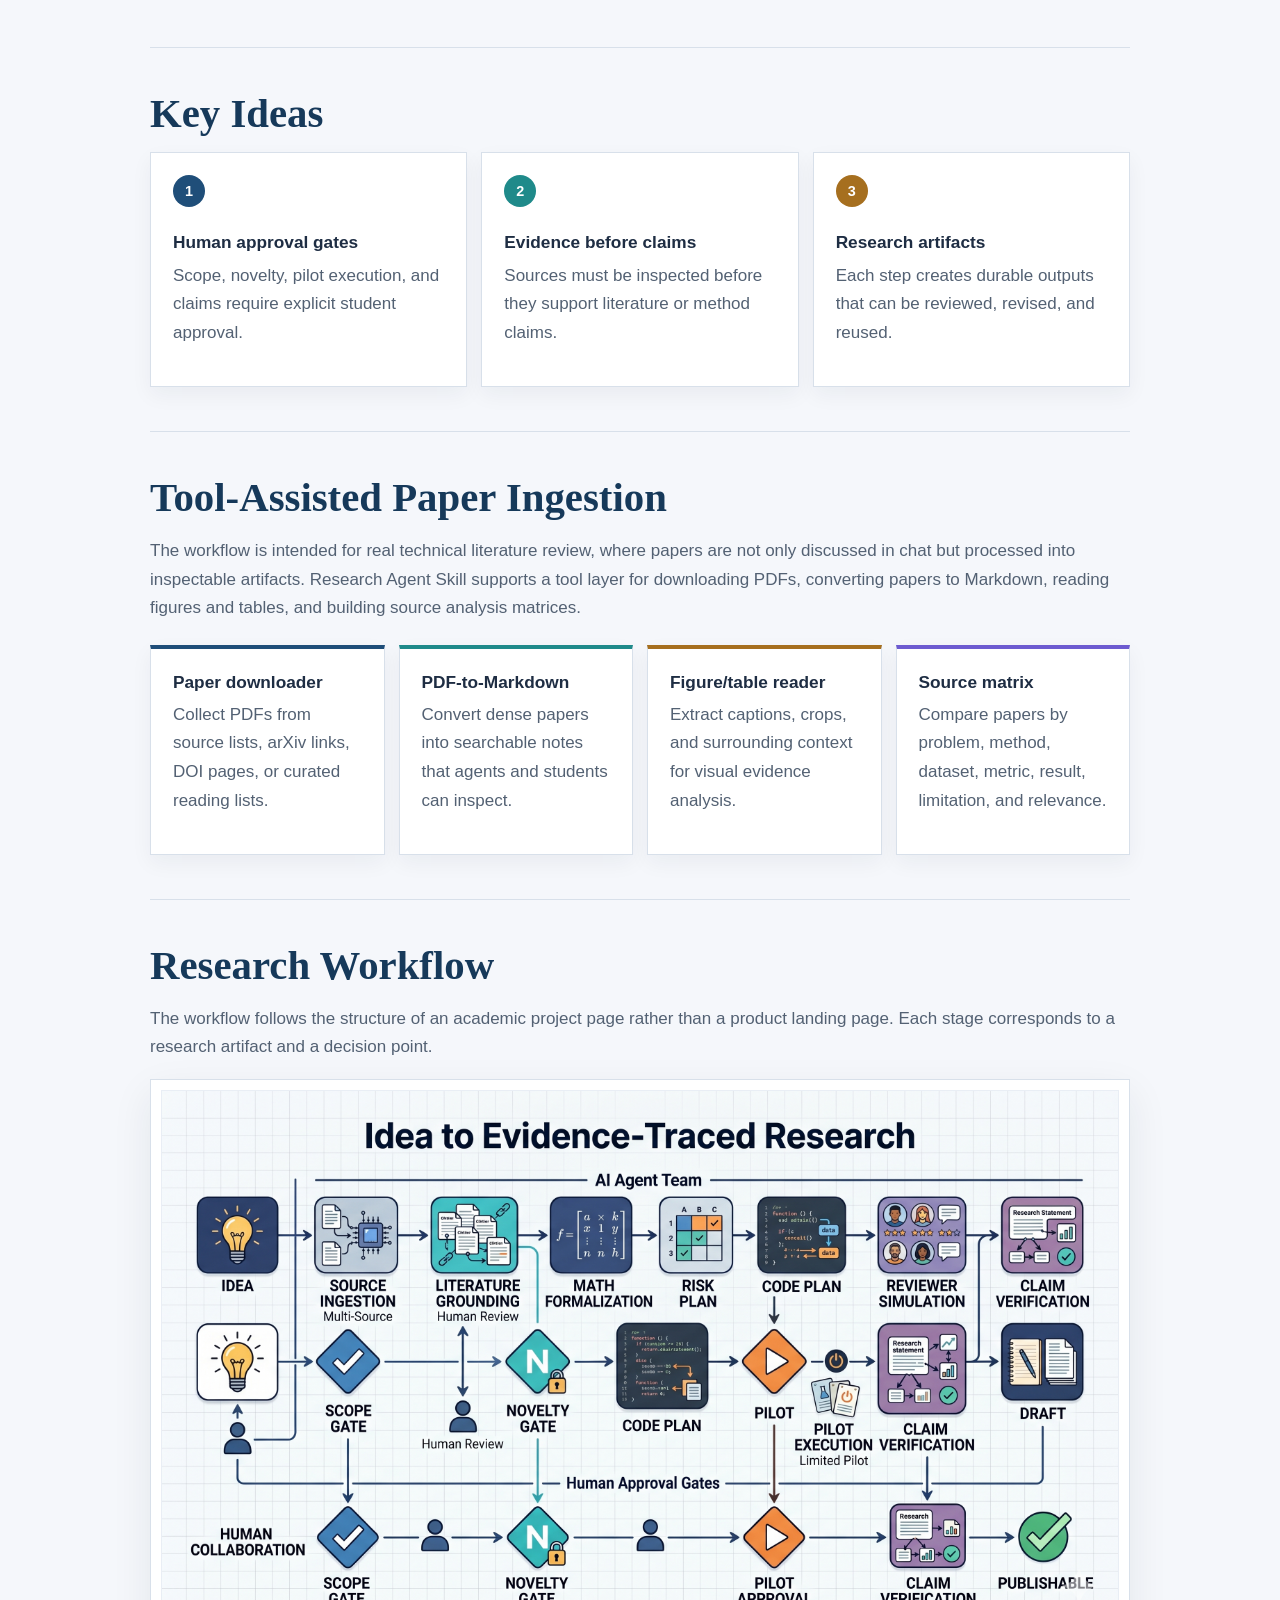
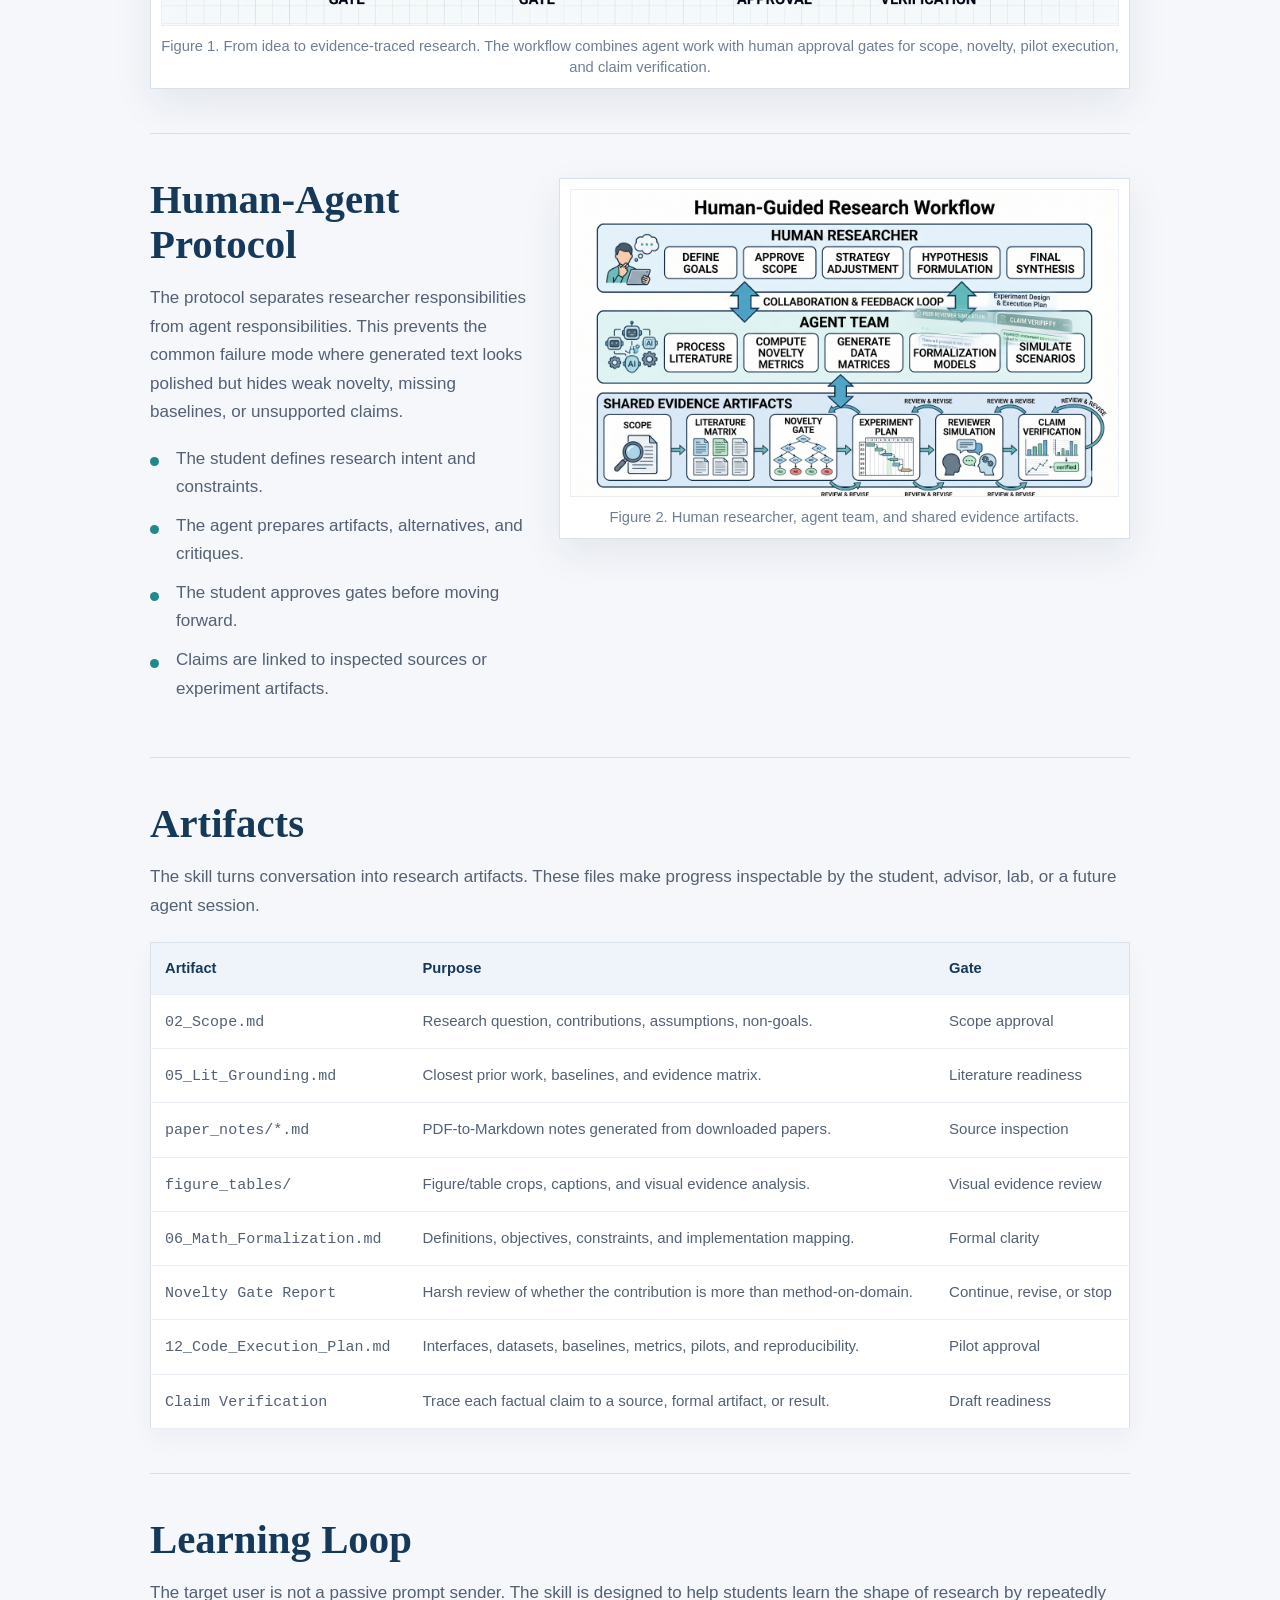
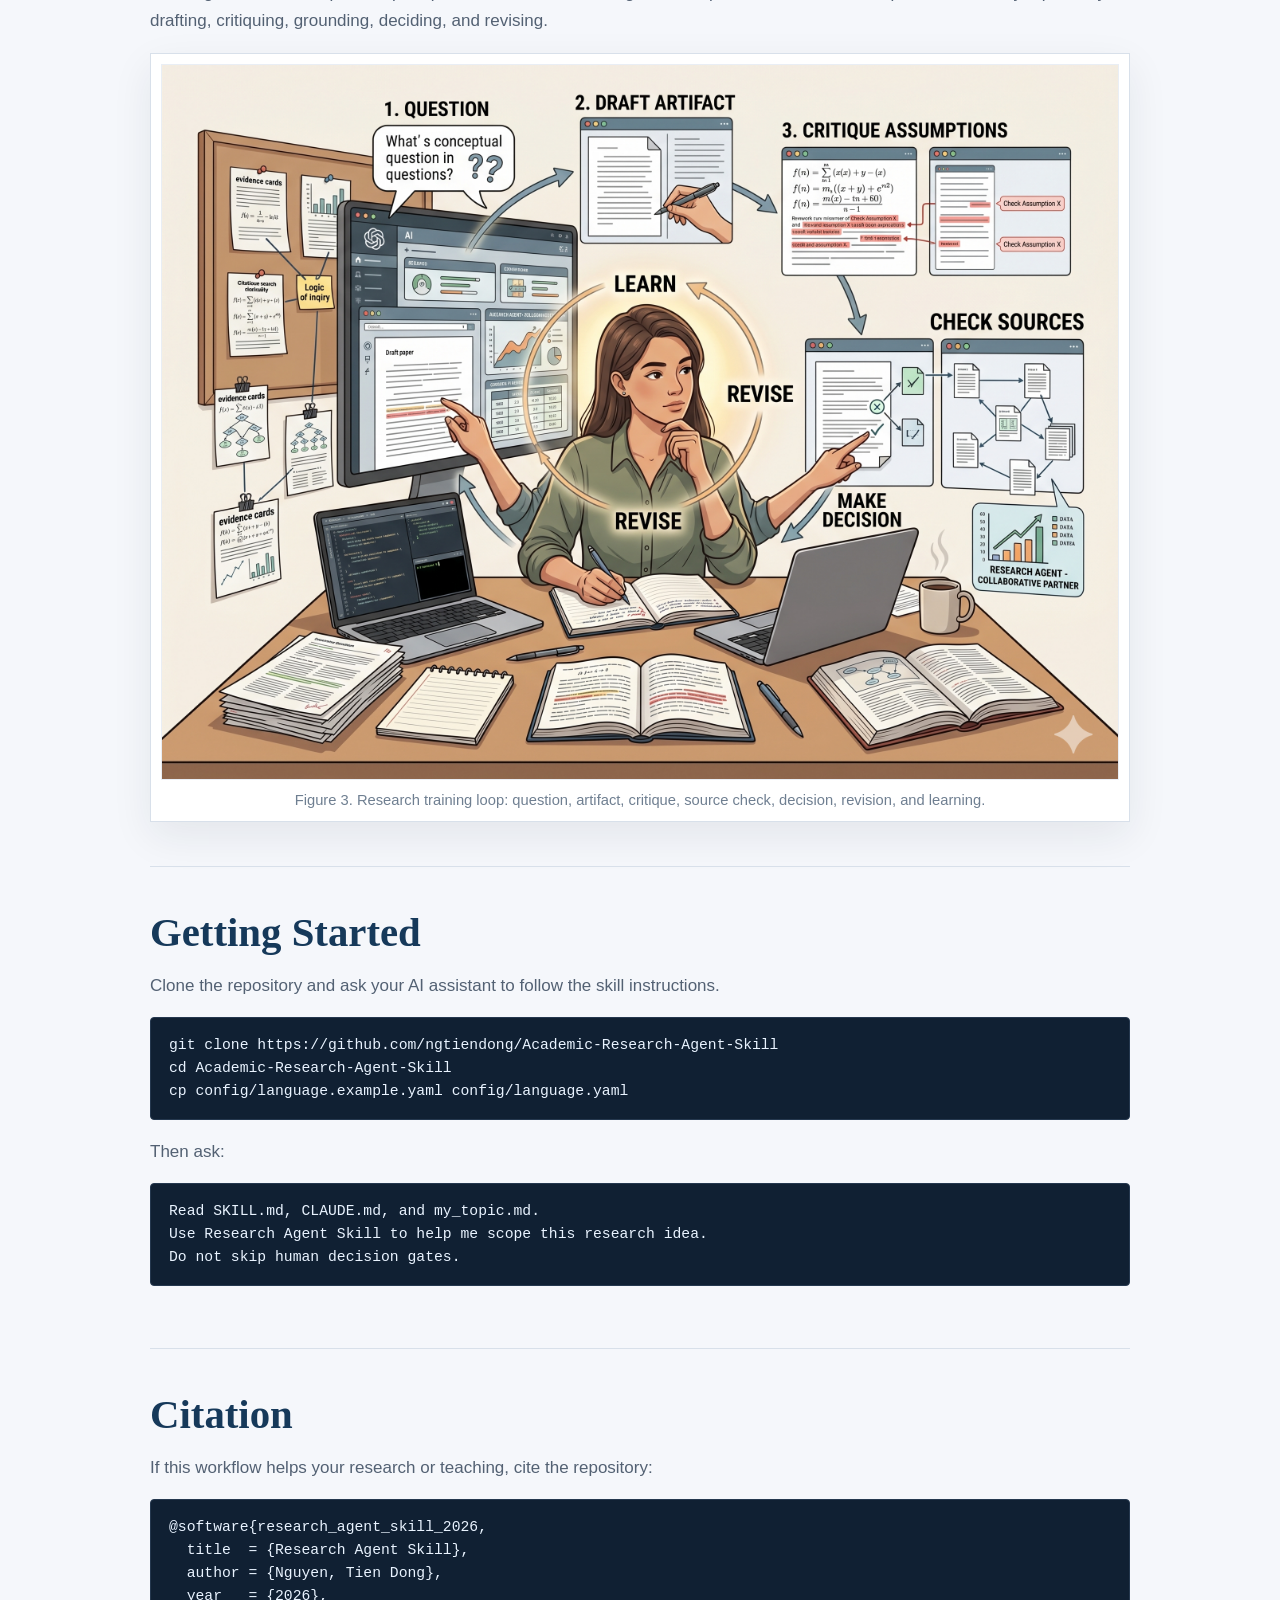
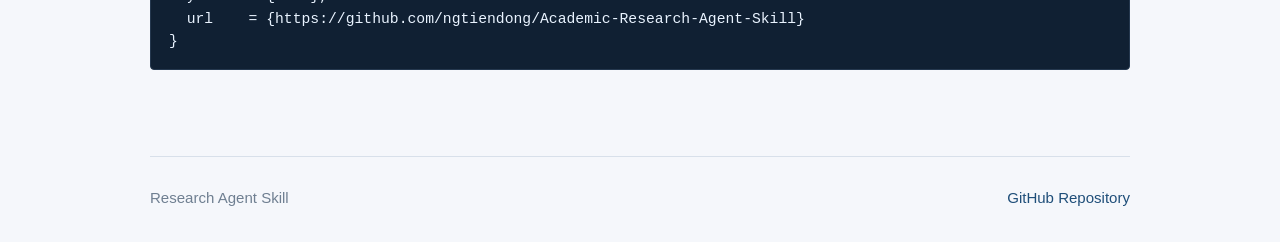
==== commit e8bb7e82: "add tools to analyze papers" ====
--- a/docs/index.html
+++ b/docs/index.html
@@ -48,6 +48,7 @@
       <a class="brand" href="#top">Research Agent Skill</a>
       <nav aria-label="Page navigation">
         <a href="#abstract">Abstract</a>
+        <a href="#tools">Tools</a>
         <a href="#workflow">Workflow</a>
         <a href="#protocol">Protocol</a>
         <a href="#start">Start</a>
@@ -70,6 +71,7 @@
           <a href="https://github.com/ngtiendong/Academic-Research-Agent-Skill">GitHub</a>
           <a href="https://github.com/ngtiendong/Academic-Research-Agent-Skill/blob/main/SKILL.md">Skill</a>
           <a href="https://github.com/ngtiendong/Academic-Research-Agent-Skill/tree/main/.claude/commands">Prompts</a>
+          <a href="https://github.com/ngtiendong/Academic-Research-Agent-Skill/blob/main/docs/TOOLS.md">Tools</a>
           <a href="https://github.com/ngtiendong/Academic-Research-Agent-Skill/tree/main/examples">Examples</a>
           <a href="#citation">Citation</a>
         </div>
@@ -117,6 +119,34 @@
             <span>3</span>
             <h3>Research artifacts</h3>
             <p>Each step creates durable outputs that can be reviewed, revised, and reused.</p>
+          </article>
+        </div>
+      </section>
+
+      <section id="tools" class="content-section">
+        <h2>Tool-Assisted Paper Ingestion</h2>
+        <p>
+          The workflow is intended for real technical literature review, where papers are not only
+          discussed in chat but processed into inspectable artifacts. Research Agent Skill supports
+          a tool layer for downloading PDFs, converting papers to Markdown, reading figures and
+          tables, and building source analysis matrices.
+        </p>
+        <div class="tool-grid">
+          <article>
+            <h3>Paper downloader</h3>
+            <p>Collect PDFs from source lists, arXiv links, DOI pages, or curated reading lists.</p>
+          </article>
+          <article>
+            <h3>PDF-to-Markdown</h3>
+            <p>Convert dense papers into searchable notes that agents and students can inspect.</p>
+          </article>
+          <article>
+            <h3>Figure/table reader</h3>
+            <p>Extract captions, crops, and surrounding context for visual evidence analysis.</p>
+          </article>
+          <article>
+            <h3>Source matrix</h3>
+            <p>Compare papers by problem, method, dataset, metric, result, limitation, and relevance.</p>
           </article>
         </div>
       </section>
@@ -183,6 +213,16 @@
               <td>Literature readiness</td>
             </tr>
             <tr>
+              <td><code>paper_notes/*.md</code></td>
+              <td>PDF-to-Markdown notes generated from downloaded papers.</td>
+              <td>Source inspection</td>
+            </tr>
+            <tr>
+              <td><code>figure_tables/</code></td>
+              <td>Figure/table crops, captions, and visual evidence analysis.</td>
+              <td>Visual evidence review</td>
+            </tr>
+            <tr>
               <td><code>06_Math_Formalization.md</code></td>
               <td>Definitions, objectives, constraints, and implementation mapping.</td>
               <td>Formal clarity</td>
--- a/docs/styles.css
+++ b/docs/styles.css
@@ -214,7 +214,8 @@
   gap: 14px;
 }
 
-.contribution-grid article {
+.contribution-grid article,
+.tool-grid article {
   min-height: 190px;
   padding: 22px;
   background: var(--paper);
@@ -243,6 +244,30 @@
   background: var(--gold);
 }
 
+.tool-grid {
+  display: grid;
+  grid-template-columns: repeat(4, 1fr);
+  gap: 14px;
+  margin-top: 22px;
+}
+
+.tool-grid article {
+  min-height: 180px;
+  border-top: 4px solid var(--blue);
+}
+
+.tool-grid article:nth-child(2) {
+  border-top-color: var(--teal);
+}
+
+.tool-grid article:nth-child(3) {
+  border-top-color: var(--gold);
+}
+
+.tool-grid article:nth-child(4) {
+  border-top-color: #6d5bd0;
+}
+
 .two-column {
   display: grid;
   grid-template-columns: minmax(0, 0.8fr) minmax(320px, 1.2fr);
@@ -369,6 +394,7 @@
   }
 
   .contribution-grid,
+  .tool-grid,
   .two-column {
     grid-template-columns: 1fr;
   }
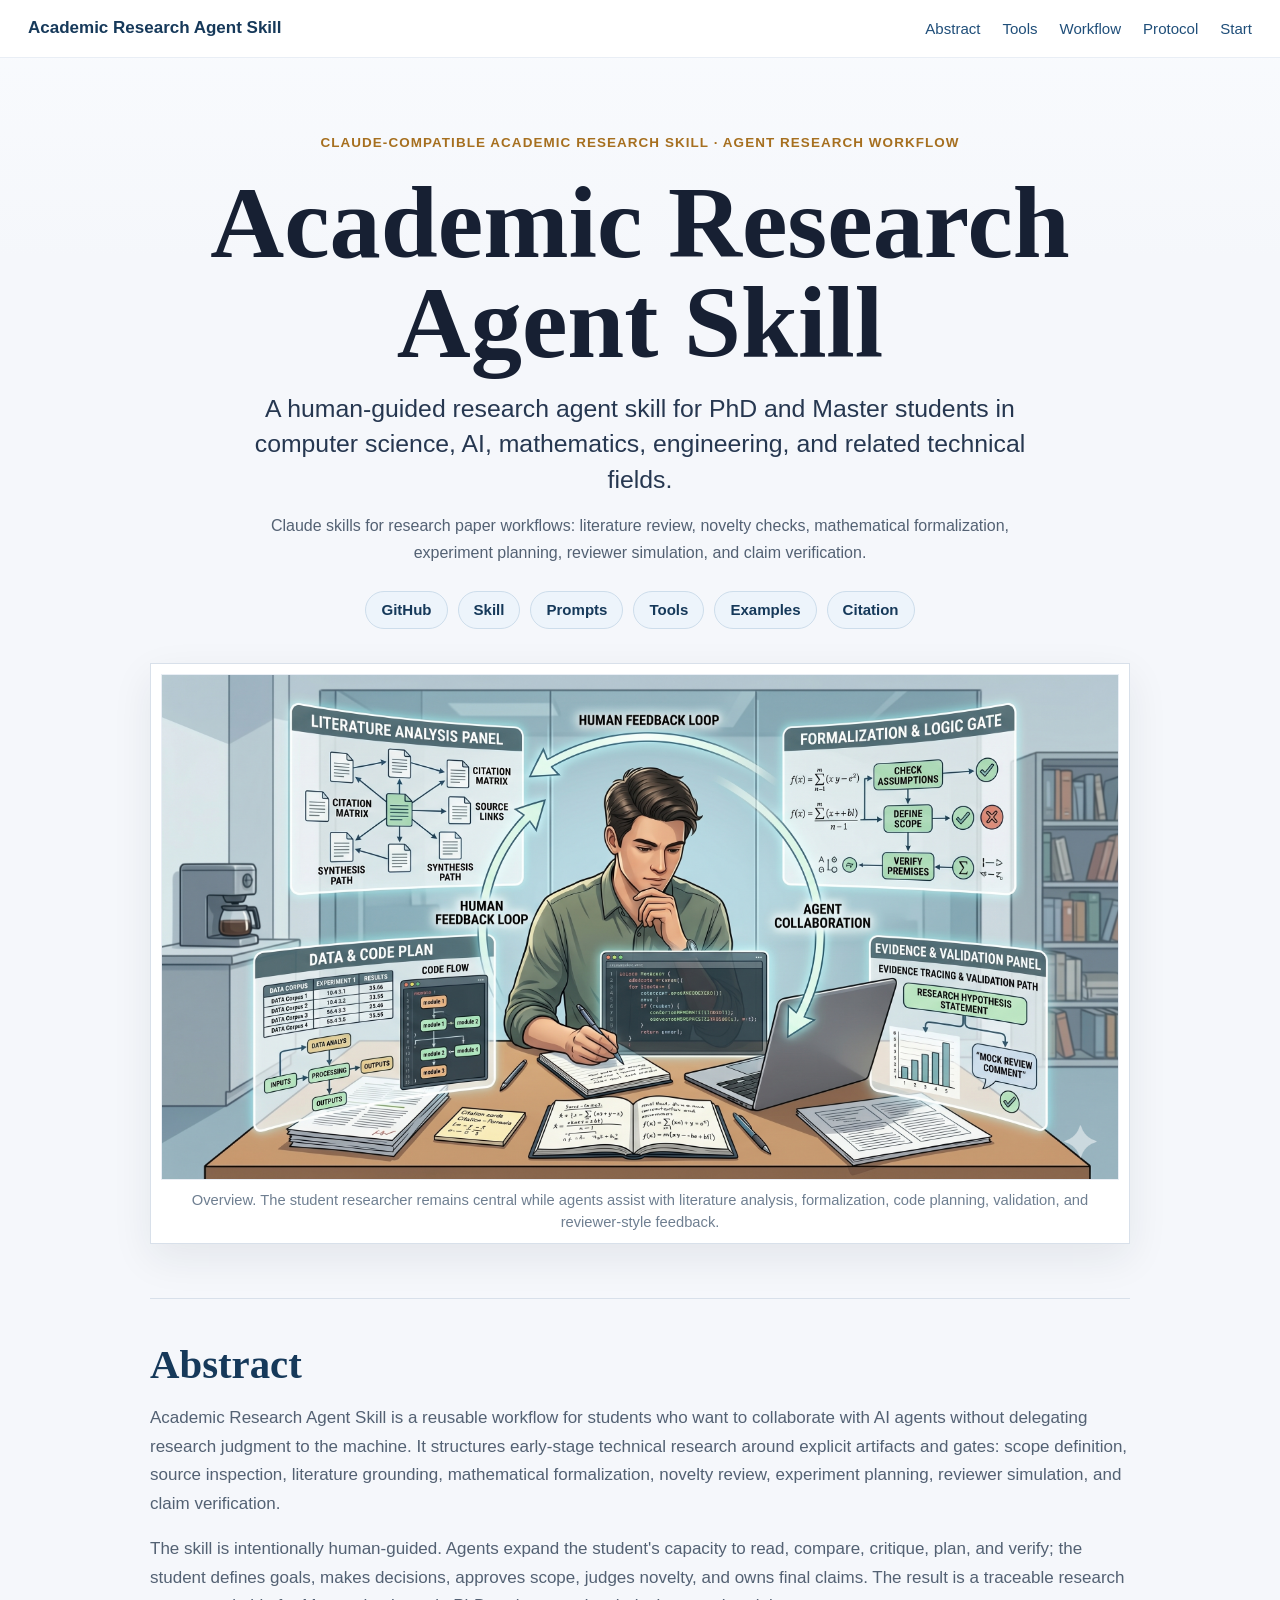
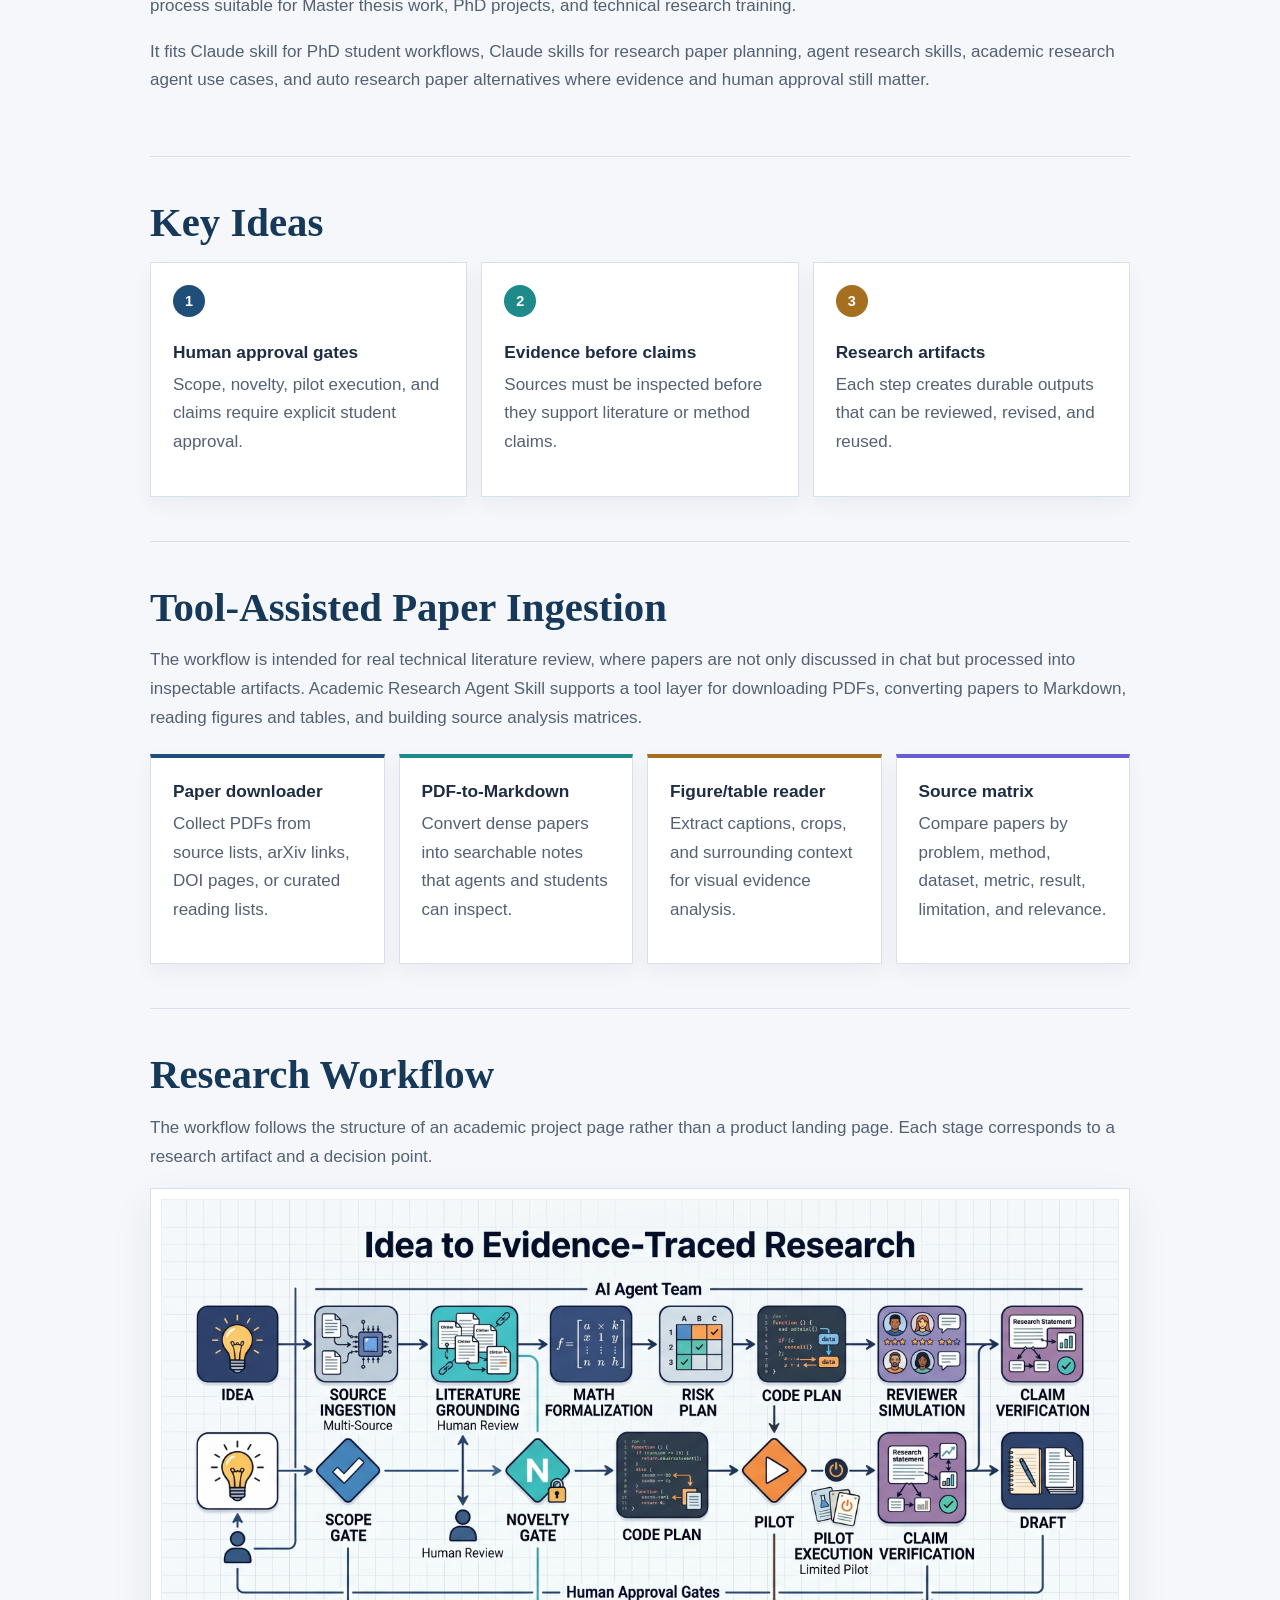
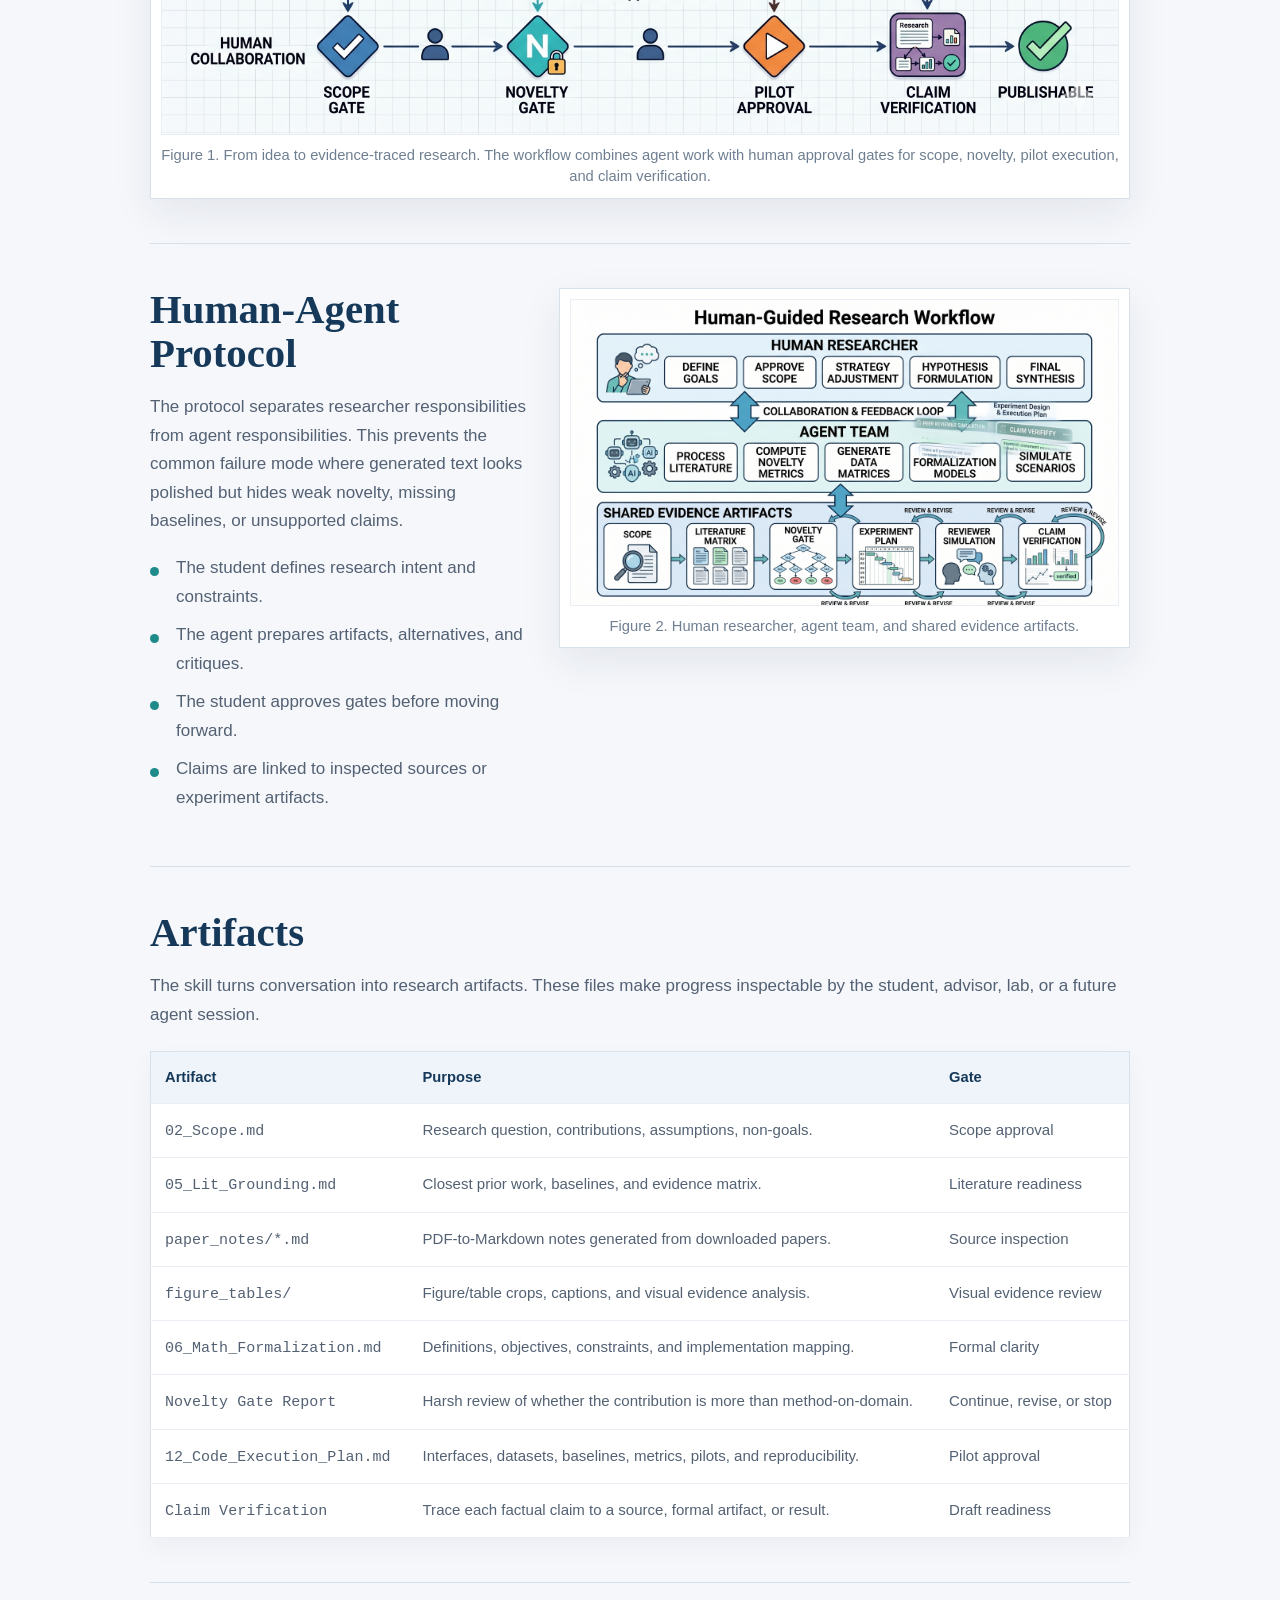
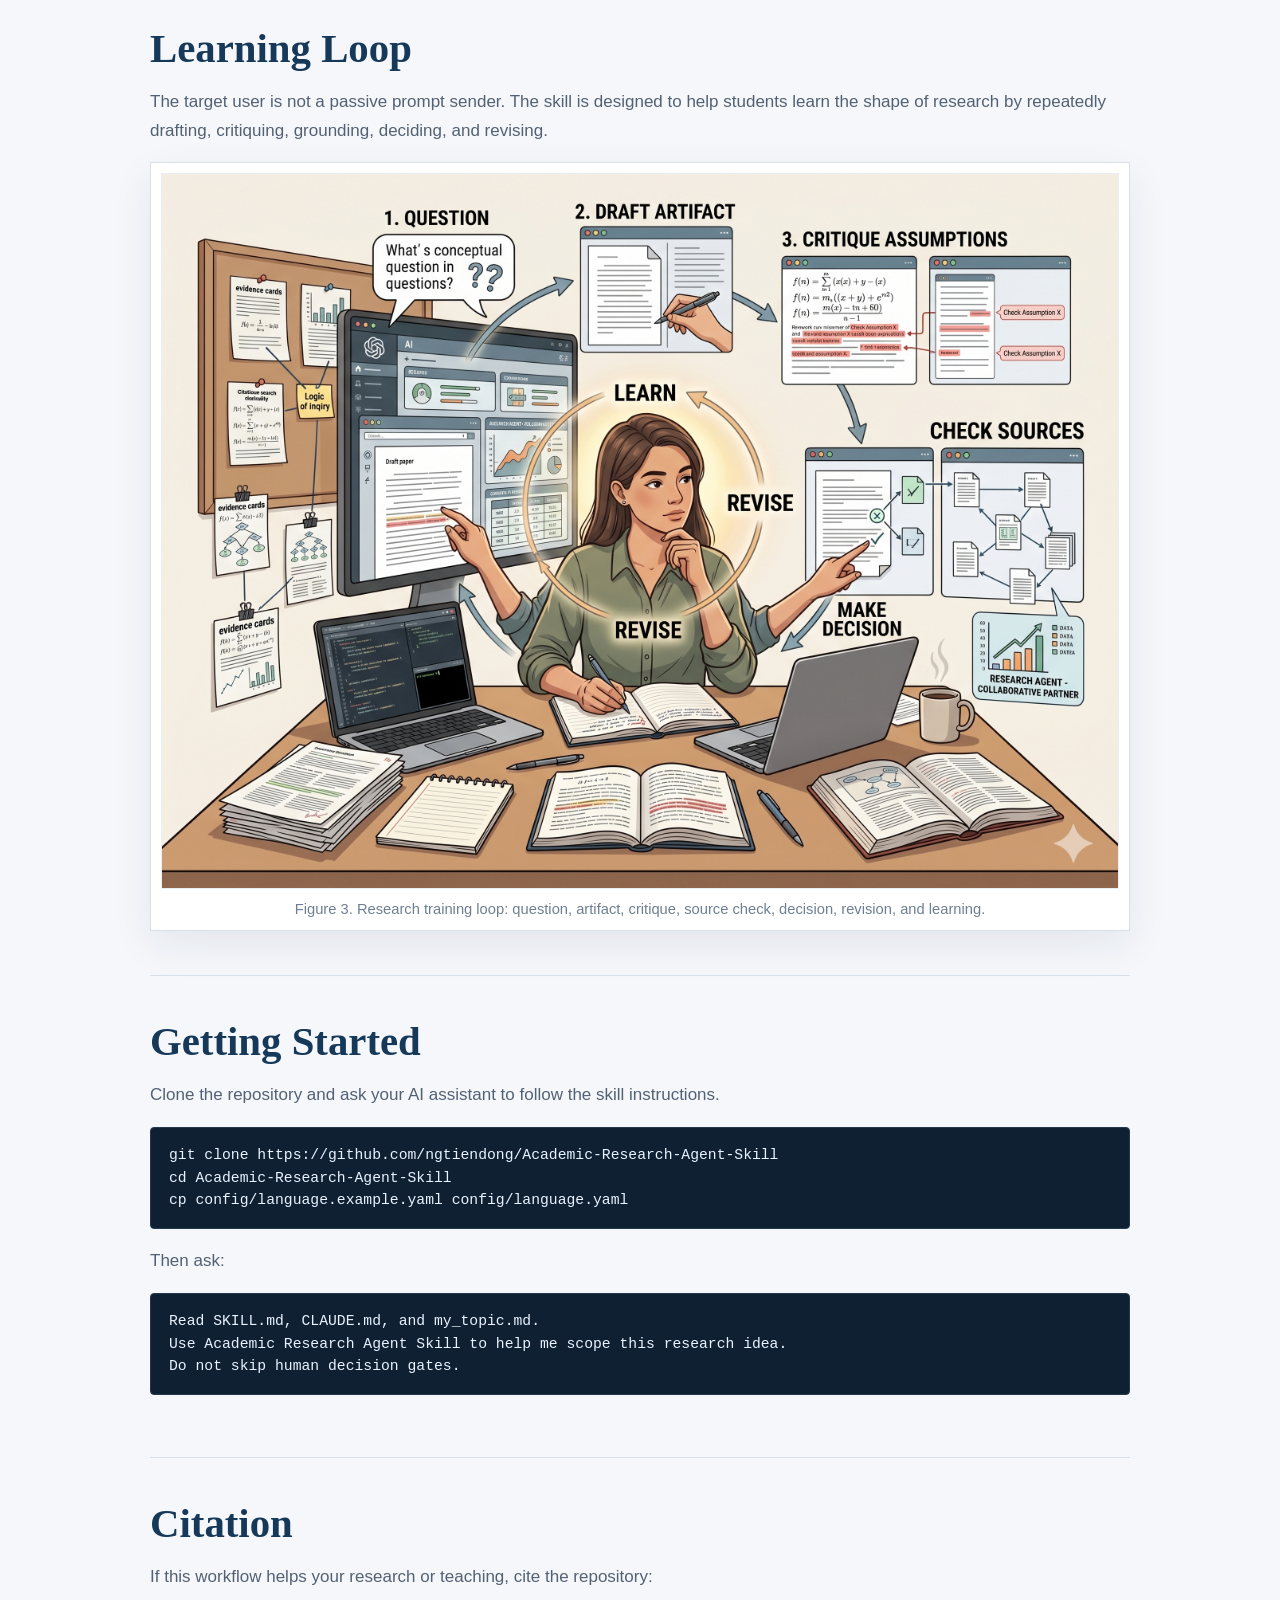
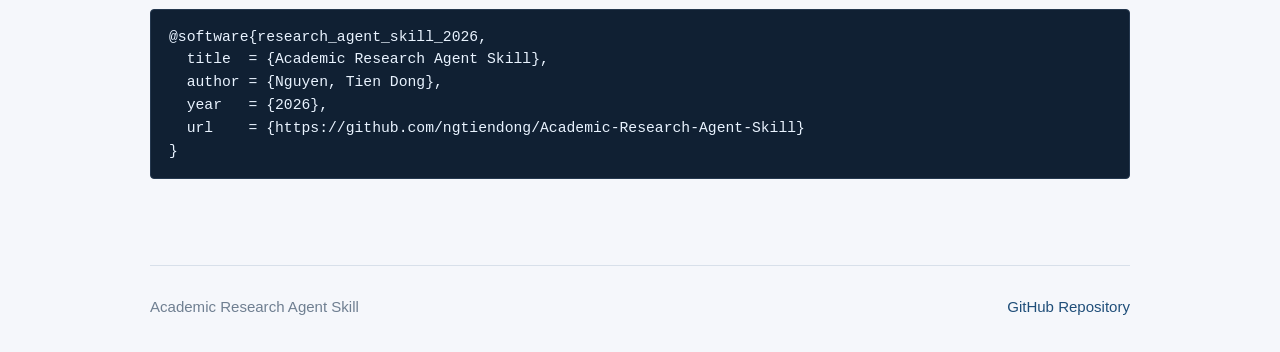
==== commit 236eadbf: "change repo description" ====
--- a/docs/index.html
+++ b/docs/index.html
@@ -3,25 +3,26 @@
   <head>
     <meta charset="utf-8" />
     <meta name="viewport" content="width=device-width, initial-scale=1" />
-    <title>Research Agent Skill - Human-Guided Research Agent for Master and PhD Students</title>
+    <title>Academic Research Agent Skill for PhD Students - Claude Skills for Research Papers</title>
     <meta
       name="description"
-      content="Human-guided Research Agent Skill for Master/PhD students in CS, AI, math, and engineering: literature grounding, novelty gates, math formalization, experiment planning, reviewer simulation, and claim verification."
+      content="Claude-compatible academic research agent skill for PhD/Master students: literature review, research paper planning, novelty checks, and claim verification."
     />
     <meta name="robots" content="index, follow" />
     <meta name="theme-color" content="#1f4e79" />
+    <link rel="icon" href="favicon.svg" type="image/svg+xml" />
     <meta property="og:type" content="website" />
-    <meta property="og:title" content="Research Agent Skill" />
+    <meta property="og:title" content="Academic Research Agent Skill" />
     <meta
       property="og:description"
-      content="A human-guided research agent for Master and PhD students in technical fields."
+      content="Claude-compatible agent research skills for literature review, research paper planning, novelty checks, and claim verification."
     />
     <meta property="og:image" content="assets/social-preview.png" />
     <meta name="twitter:card" content="summary_large_image" />
-    <meta name="twitter:title" content="Research Agent Skill" />
+    <meta name="twitter:title" content="Academic Research Agent Skill" />
     <meta
       name="twitter:description"
-      content="Literature grounding, novelty gates, math formalization, experiment planning, reviewer simulation, and claim verification."
+      content="Claude skills for research paper workflows: literature grounding, novelty gates, experiment planning, reviewer simulation, and claim verification."
     />
     <meta name="twitter:image" content="assets/social-preview.png" />
     <link rel="canonical" href="https://ngtiendong.github.io/Academic-Research-Agent-Skill/" />
@@ -30,8 +31,9 @@
       {
         "@context": "https://schema.org",
         "@type": "SoftwareSourceCode",
-        "name": "Research Agent Skill",
-        "description": "Human-guided Research Agent Skill for Master and PhD students in technical fields such as computer science, AI, mathematics, and engineering.",
+        "name": "Academic Research Agent Skill",
+        "alternateName": "Research Agent Skill",
+        "description": "Claude-compatible academic research agent skill for Master and PhD students: literature review, research paper planning, novelty checks, experiment planning, reviewer simulation, and claim verification.",
         "programmingLanguage": "Markdown",
         "applicationCategory": "Research tool",
         "audience": {
@@ -45,7 +47,7 @@
   </head>
   <body>
     <header class="topbar">
-      <a class="brand" href="#top">Research Agent Skill</a>
+      <a class="brand" href="#top">Academic Research Agent Skill</a>
       <nav aria-label="Page navigation">
         <a href="#abstract">Abstract</a>
         <a href="#tools">Tools</a>
@@ -57,14 +59,14 @@
 
     <main id="top">
       <section class="paper-hero">
-        <p class="venue">Open Academic Research Skill · Technical Research Workflow</p>
-        <h1>Research Agent Skill</h1>
+        <p class="venue">Claude-Compatible Academic Research Skill · Agent Research Workflow</p>
+        <h1>Academic Research Agent Skill</h1>
         <p class="subtitle">
-          A human-guided research agent for Master and PhD students in computer science,
+          A human-guided research agent skill for PhD and Master students in computer science,
           AI, mathematics, engineering, and related technical fields.
         </p>
         <p class="authors">
-          Designed for student-led research: literature grounding, novelty gates, mathematical
+          Claude skills for research paper workflows: literature review, novelty checks, mathematical
           formalization, experiment planning, reviewer simulation, and claim verification.
         </p>
         <div class="resource-row" aria-label="Project resources">
@@ -88,7 +90,7 @@
       <section id="abstract" class="content-section">
         <h2>Abstract</h2>
         <p>
-          Research Agent Skill is a reusable workflow for students who want to collaborate with AI
+          Academic Research Agent Skill is a reusable workflow for students who want to collaborate with AI
           agents without delegating research judgment to the machine. It structures early-stage
           technical research around explicit artifacts and gates: scope definition, source inspection,
           literature grounding, mathematical formalization, novelty review, experiment planning,
@@ -100,6 +102,11 @@
           scope, judges novelty, and owns final claims. The result is a traceable research process
           suitable for Master thesis work, PhD projects, and technical research training.
         </p>
+        <p>
+          It fits Claude skill for PhD student workflows, Claude skills for research paper planning,
+          agent research skills, academic research agent use cases, and auto research paper
+          alternatives where evidence and human approval still matter.
+        </p>
       </section>
 
       <section class="content-section contribution-section">
@@ -127,7 +134,7 @@
         <h2>Tool-Assisted Paper Ingestion</h2>
         <p>
           The workflow is intended for real technical literature review, where papers are not only
-          discussed in chat but processed into inspectable artifacts. Research Agent Skill supports
+          discussed in chat but processed into inspectable artifacts. Academic Research Agent Skill supports
           a tool layer for downloading PDFs, converting papers to Markdown, reading figures and
           tables, and building source analysis matrices.
         </p>
@@ -269,7 +276,7 @@
 cp config/language.example.yaml config/language.yaml</code></pre>
         <p>Then ask:</p>
         <pre><code>Read SKILL.md, CLAUDE.md, and my_topic.md.
-Use Research Agent Skill to help me scope this research idea.
+Use Academic Research Agent Skill to help me scope this research idea.
 Do not skip human decision gates.</code></pre>
       </section>
 
@@ -277,7 +284,7 @@
         <h2>Citation</h2>
         <p>If this workflow helps your research or teaching, cite the repository:</p>
         <pre><code>@software{research_agent_skill_2026,
-  title  = {Research Agent Skill},
+  title  = {Academic Research Agent Skill},
   author = {Nguyen, Tien Dong},
   year   = {2026},
   url    = {https://github.com/ngtiendong/Academic-Research-Agent-Skill}
@@ -286,7 +293,7 @@
     </main>
 
     <footer class="page-footer">
-      <span>Research Agent Skill</span>
+      <span>Academic Research Agent Skill</span>
       <a href="https://github.com/ngtiendong/Academic-Research-Agent-Skill">GitHub Repository</a>
     </footer>
   </body>
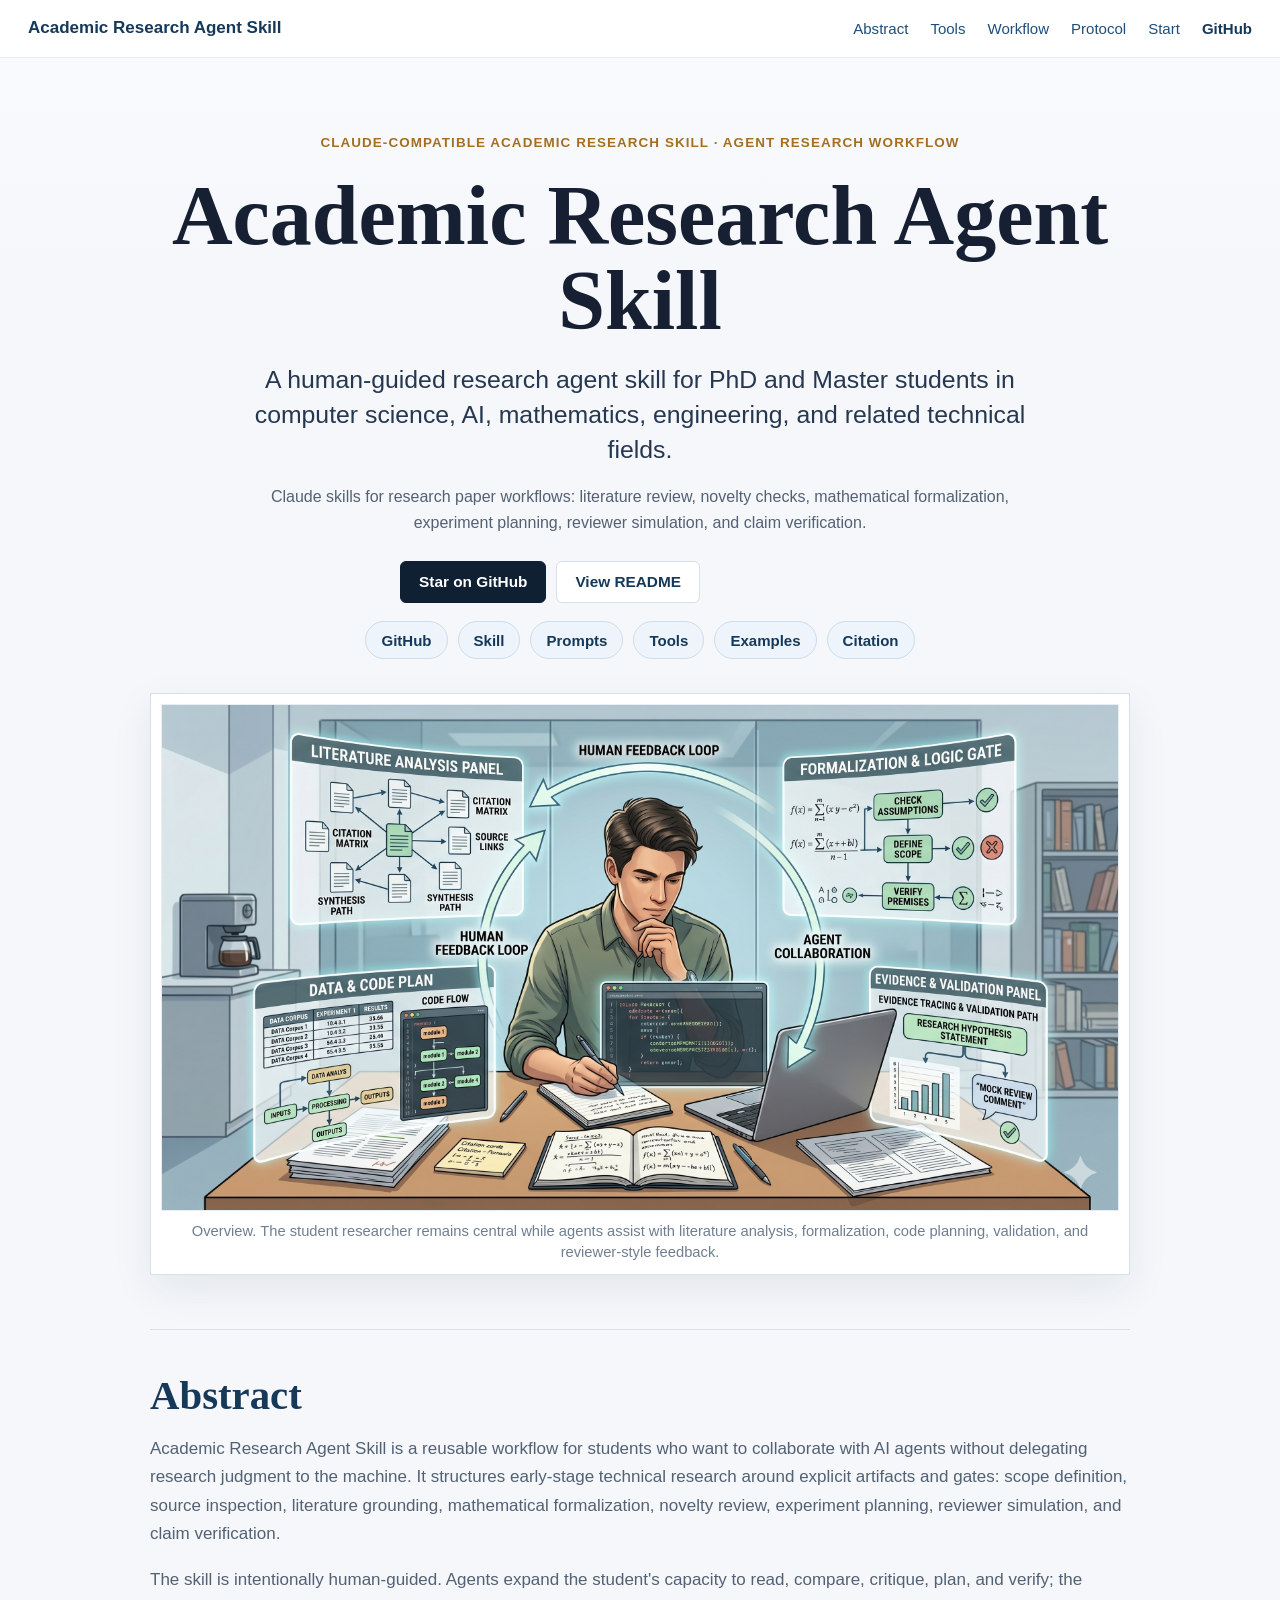
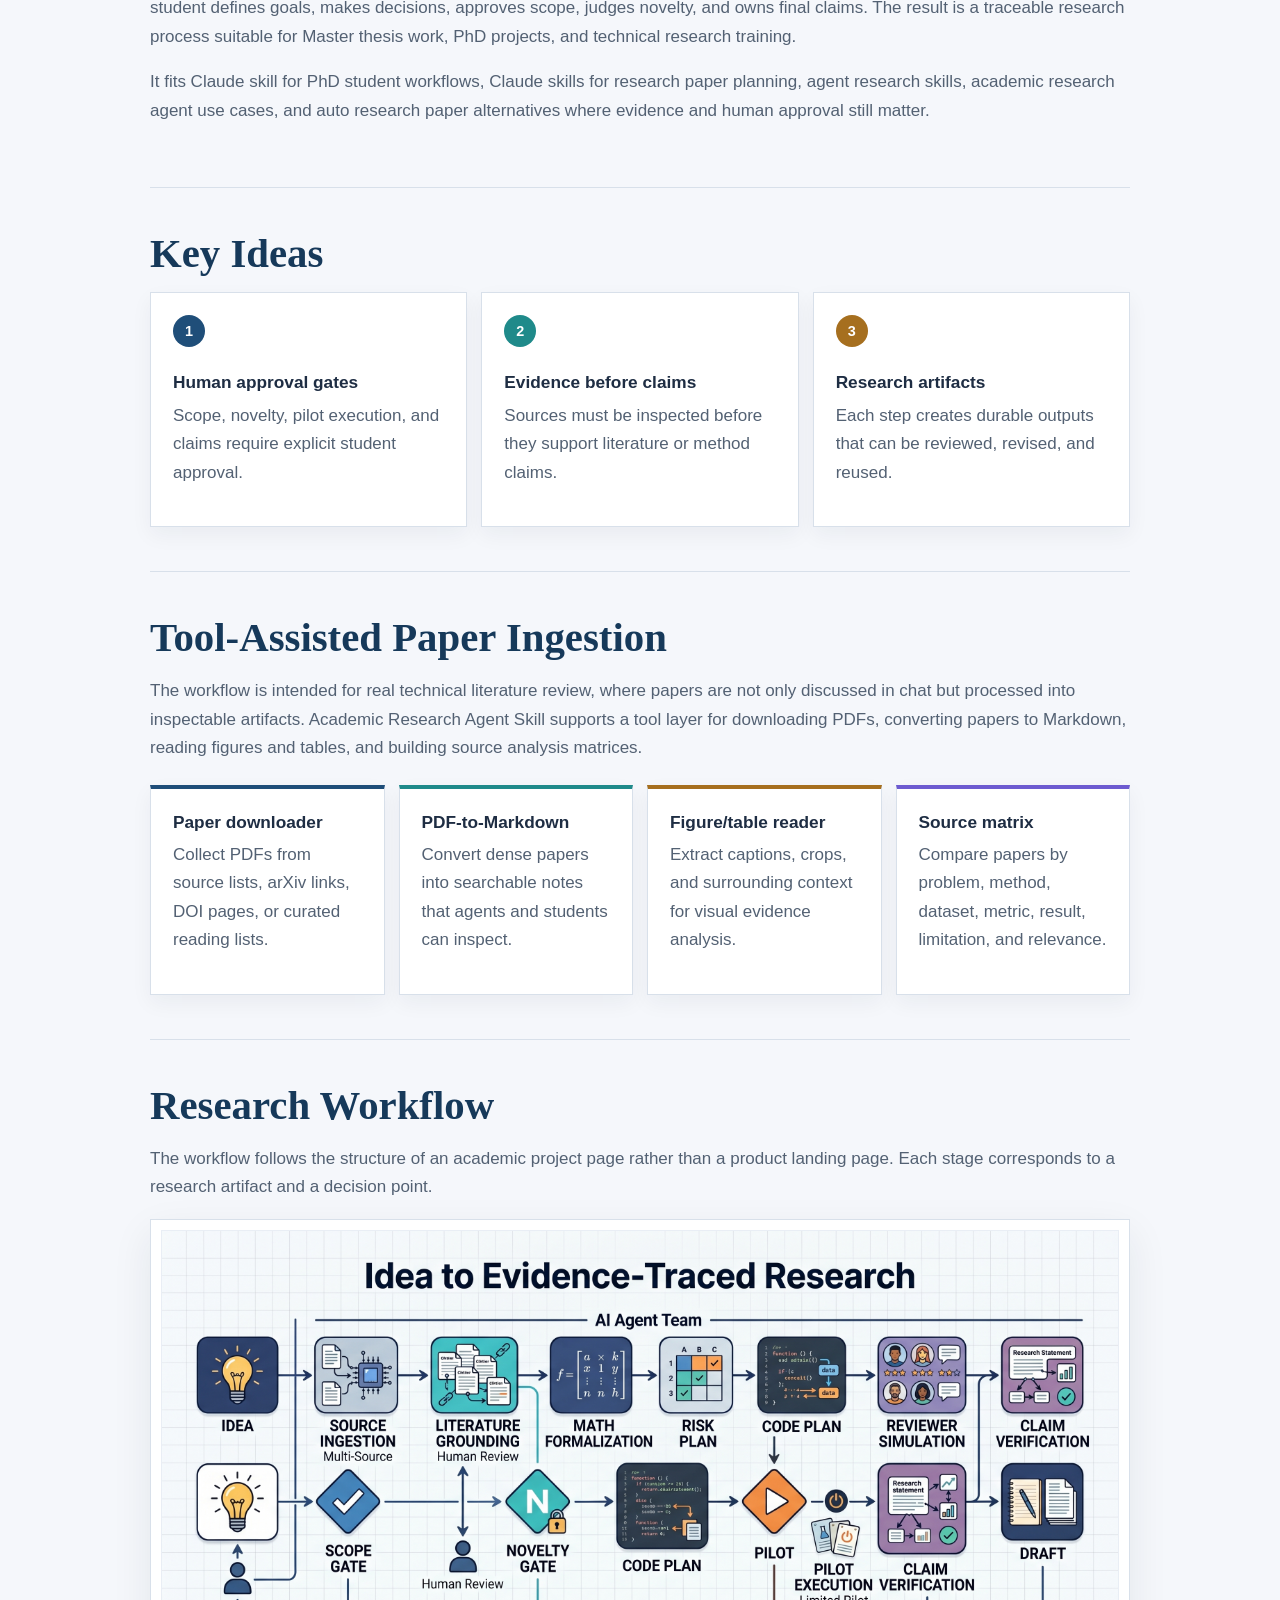
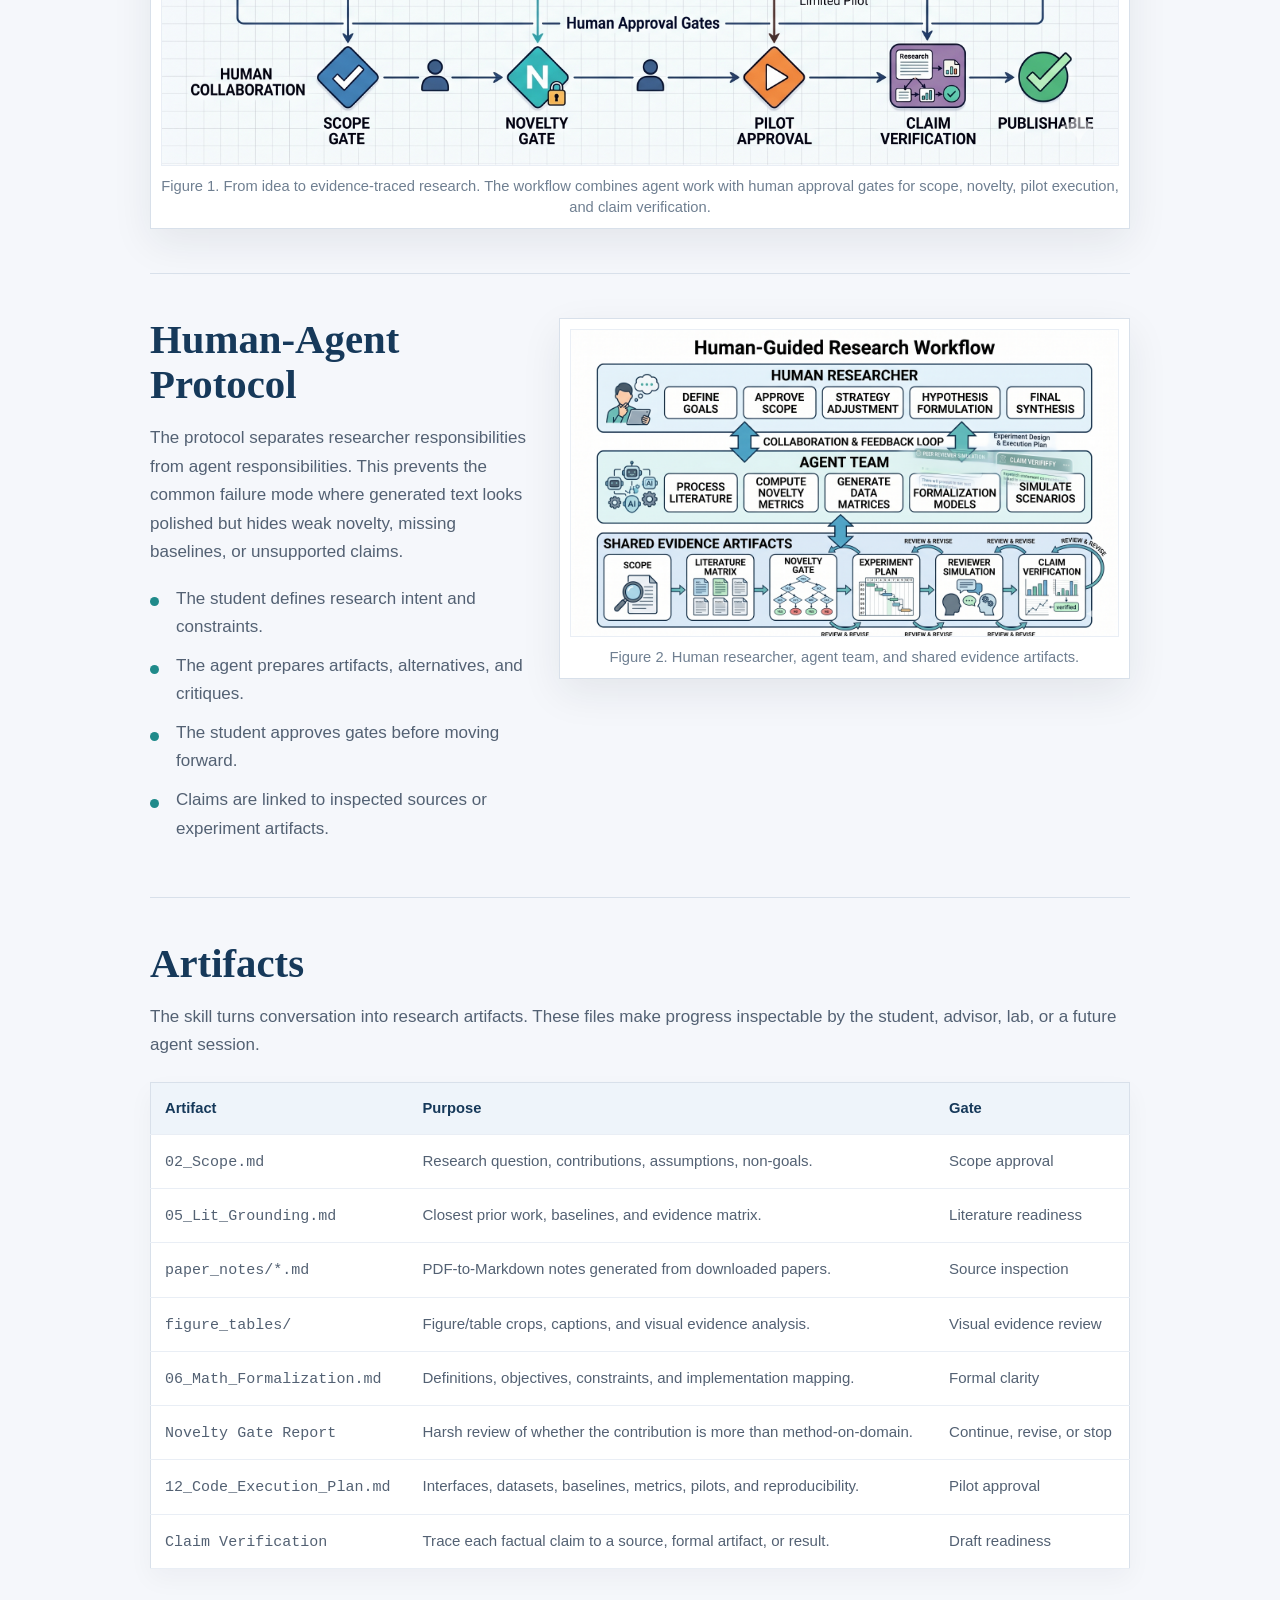
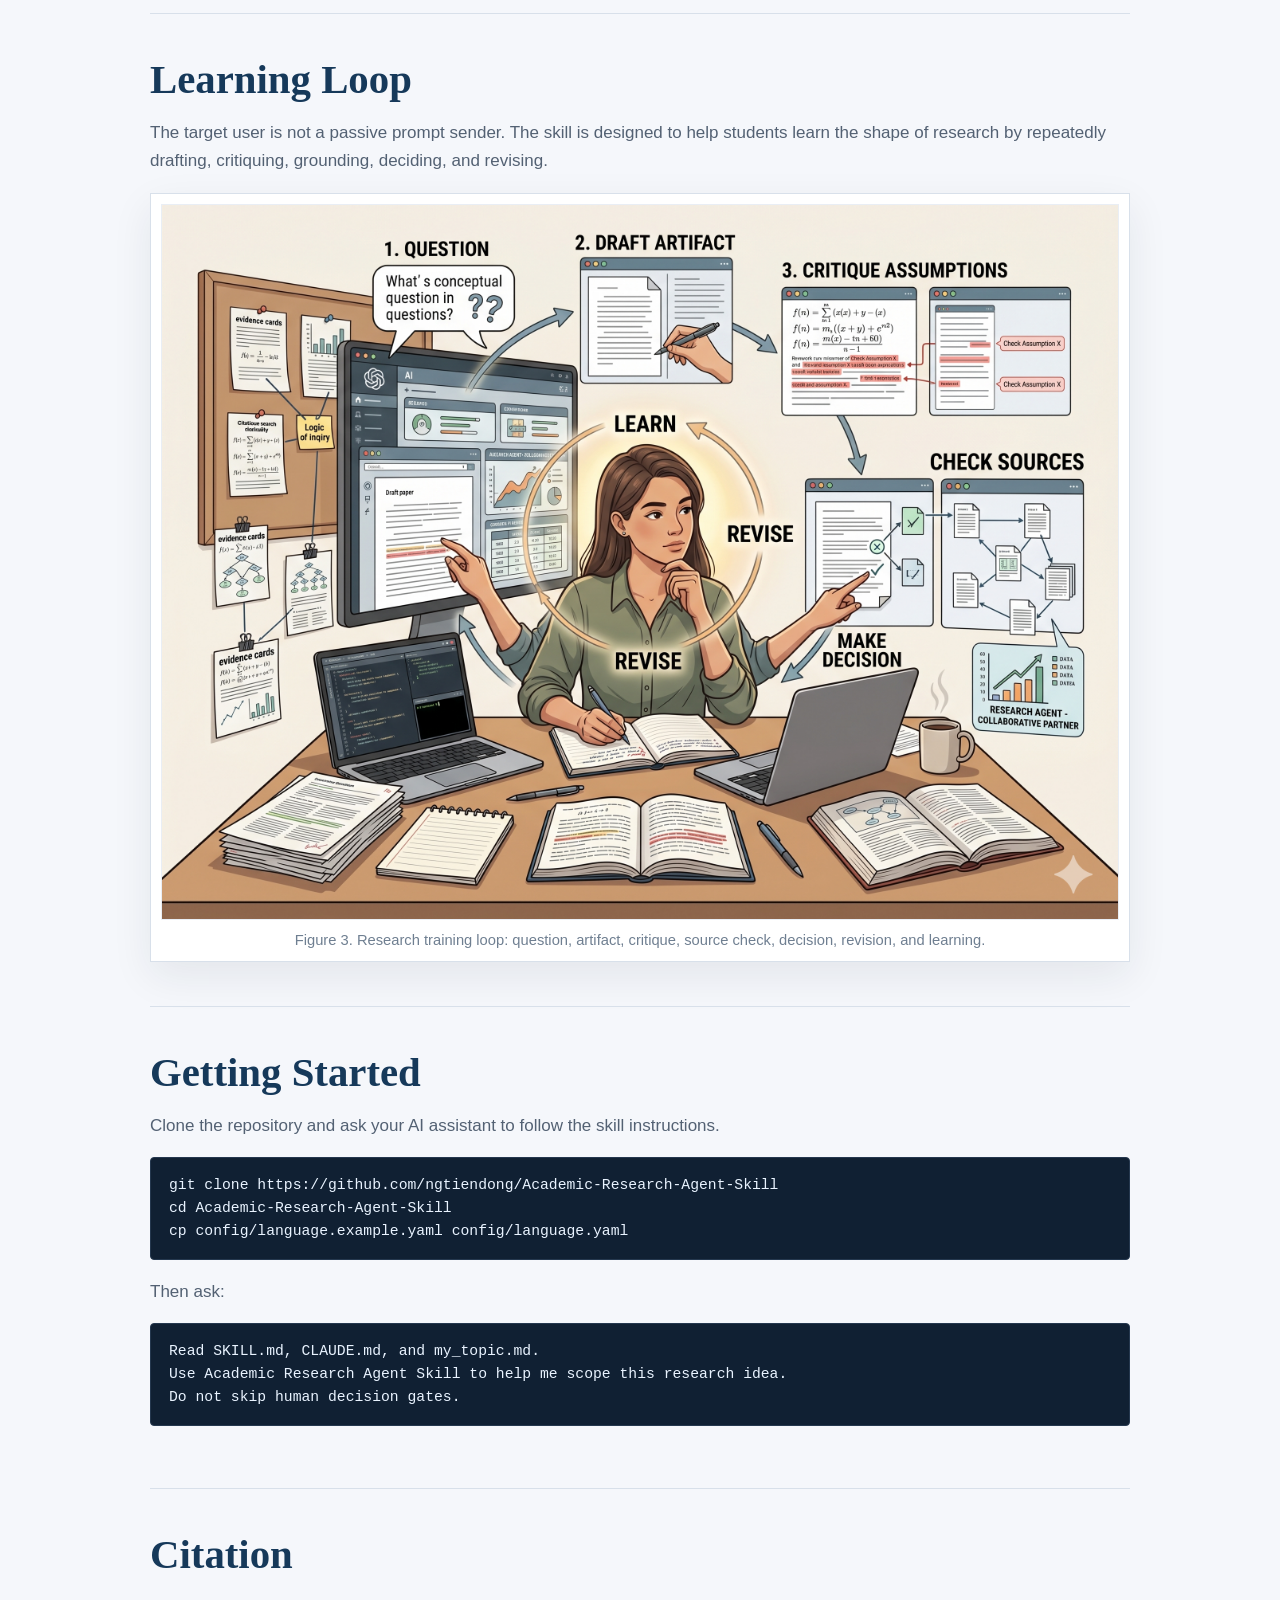
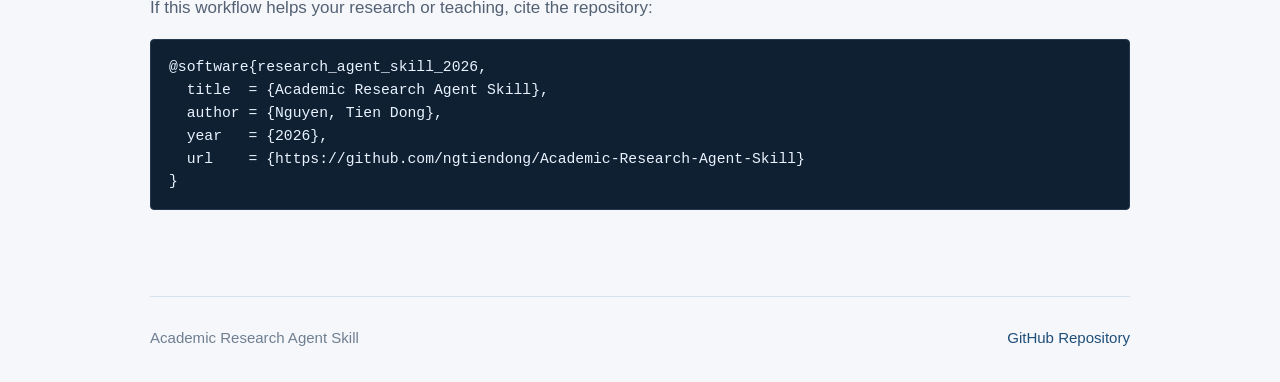
==== commit f177850d: "add CTA" ====
--- a/docs/index.html
+++ b/docs/index.html
@@ -54,6 +54,7 @@
         <a href="#workflow">Workflow</a>
         <a href="#protocol">Protocol</a>
         <a href="#start">Start</a>
+        <a class="nav-github" href="https://github.com/ngtiendong/Academic-Research-Agent-Skill">GitHub</a>
       </nav>
     </header>
 
@@ -69,6 +70,21 @@
           Claude skills for research paper workflows: literature review, novelty checks, mathematical
           formalization, experiment planning, reviewer simulation, and claim verification.
         </p>
+        <div class="github-cta" aria-label="GitHub repository actions">
+          <a class="github-primary" href="https://github.com/ngtiendong/Academic-Research-Agent-Skill">
+            Star on GitHub
+          </a>
+          <a class="github-secondary" href="https://github.com/ngtiendong/Academic-Research-Agent-Skill#readme">
+            View README
+          </a>
+          <iframe
+            src="https://ghbtns.com/github-btn.html?user=ngtiendong&amp;repo=Academic-Research-Agent-Skill&amp;type=star&amp;count=true&amp;size=large"
+            title="Star Academic Research Agent Skill on GitHub"
+            width="170"
+            height="30"
+            loading="lazy"
+          ></iframe>
+        </div>
         <div class="resource-row" aria-label="Project resources">
           <a href="https://github.com/ngtiendong/Academic-Research-Agent-Skill">GitHub</a>
           <a href="https://github.com/ngtiendong/Academic-Research-Agent-Skill/blob/main/SKILL.md">Skill</a>
--- a/docs/styles.css
+++ b/docs/styles.css
@@ -70,6 +70,11 @@
   font-size: 0.94rem;
 }
 
+.nav-github {
+  color: var(--blue-dark);
+  font-weight: 750;
+}
+
 main {
   width: min(980px, calc(100% - 36px));
   margin: 0 auto;
@@ -97,12 +102,12 @@
 }
 
 h1 {
-  max-width: 900px;
+  max-width: 980px;
   margin: 0 auto 18px;
   font-family: Georgia, "Times New Roman", serif;
-  font-size: clamp(3rem, 8vw, 6.4rem);
+  font-size: clamp(2.9rem, 6.6vw, 5.25rem);
   font-weight: 700;
-  line-height: 0.98;
+  line-height: 1.02;
   letter-spacing: 0;
 }
 
@@ -119,6 +124,53 @@
   margin: 0 auto 24px;
   color: var(--muted);
   font-size: 1rem;
+}
+
+.github-cta {
+  display: flex;
+  flex-wrap: wrap;
+  justify-content: center;
+  align-items: center;
+  gap: 10px;
+  margin: 0 auto 18px;
+}
+
+.github-cta a {
+  display: inline-flex;
+  min-height: 42px;
+  align-items: center;
+  justify-content: center;
+  padding: 0 18px;
+  border-radius: 6px;
+  font-size: 0.96rem;
+  font-weight: 750;
+}
+
+.github-primary {
+  color: #ffffff;
+  background: var(--code);
+  border: 1px solid var(--code);
+}
+
+.github-primary:hover {
+  background: #1d314b;
+  text-decoration: none;
+}
+
+.github-secondary {
+  color: var(--blue-dark);
+  background: #ffffff;
+  border: 1px solid var(--line);
+}
+
+.github-secondary:hover {
+  background: #eef4fa;
+  text-decoration: none;
+}
+
+.github-cta iframe {
+  display: block;
+  border: 0;
 }
 
 .resource-row {
@@ -390,7 +442,9 @@
   }
 
   h1 {
-    font-size: clamp(2.7rem, 14vw, 4.5rem);
+    max-width: 12ch;
+    font-size: clamp(2.5rem, 10.8vw, 4.1rem);
+    line-height: 1.04;
   }
 
   .contribution-grid,
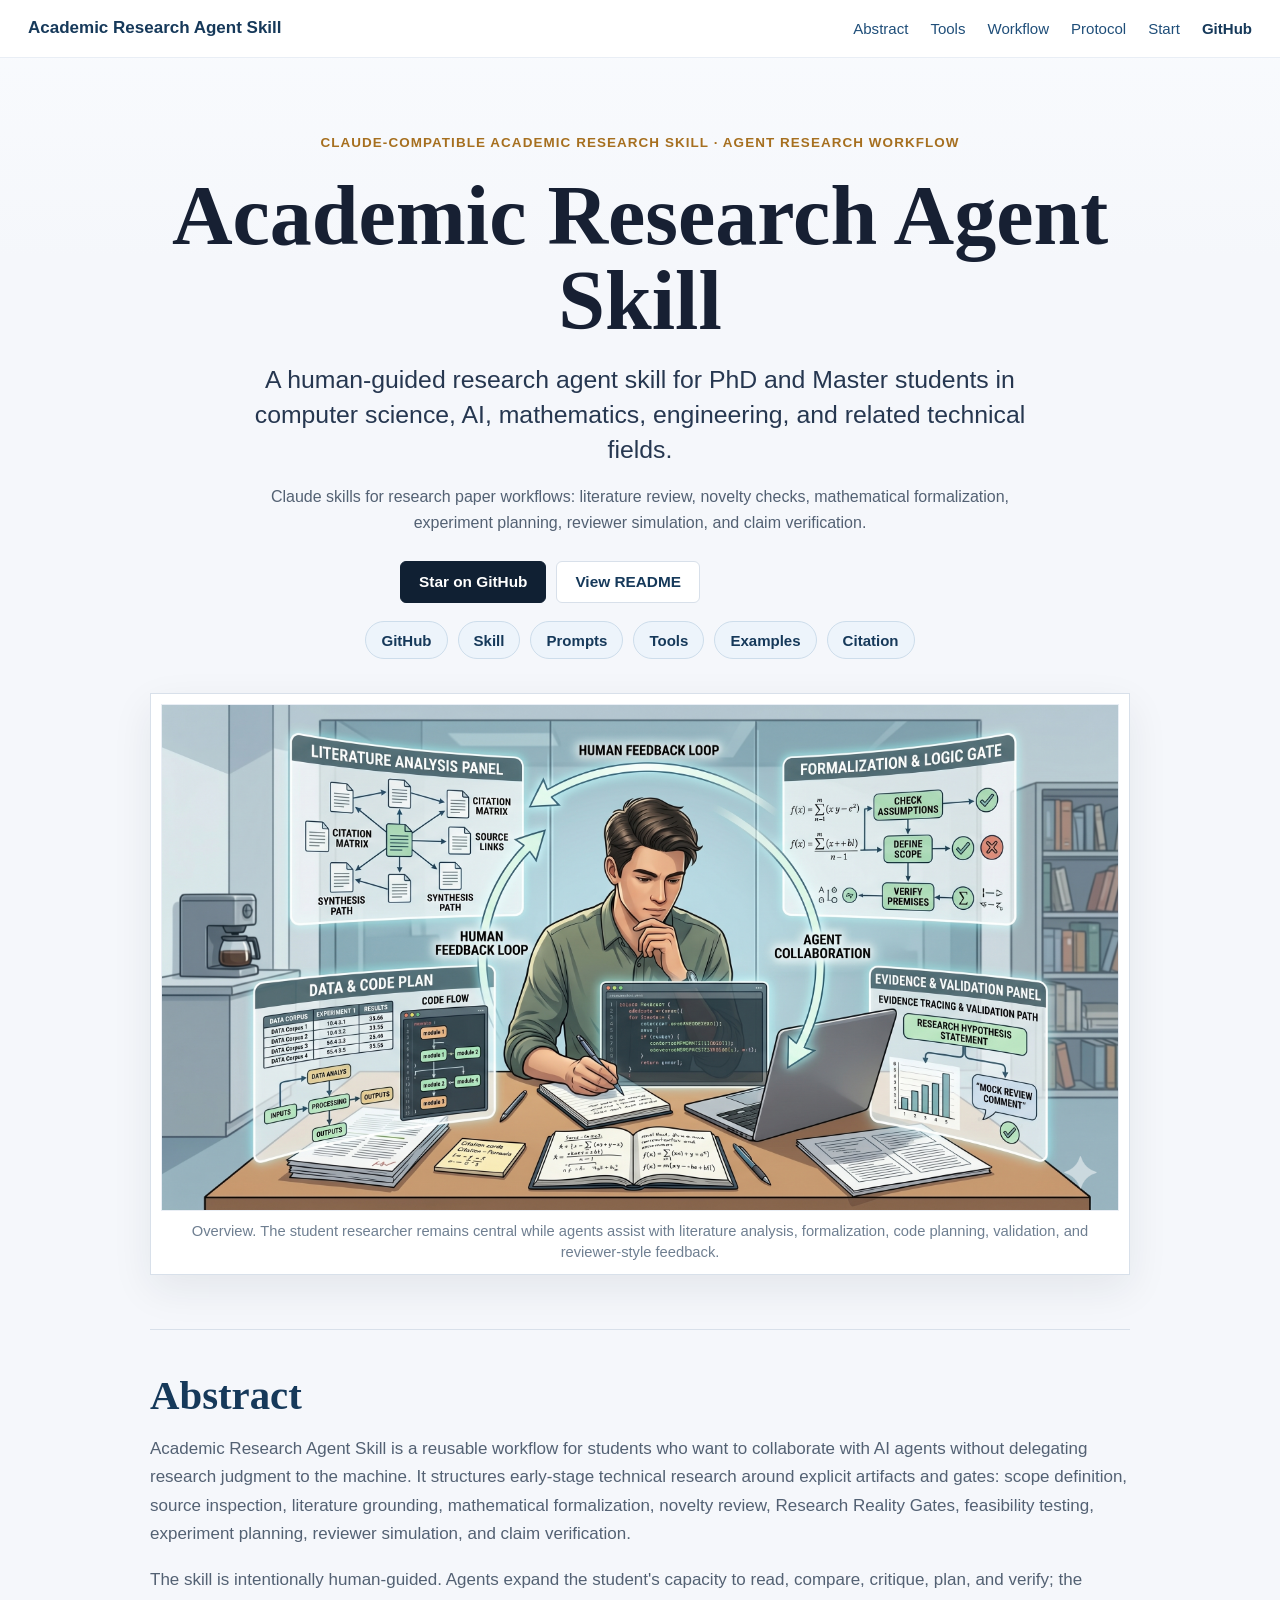
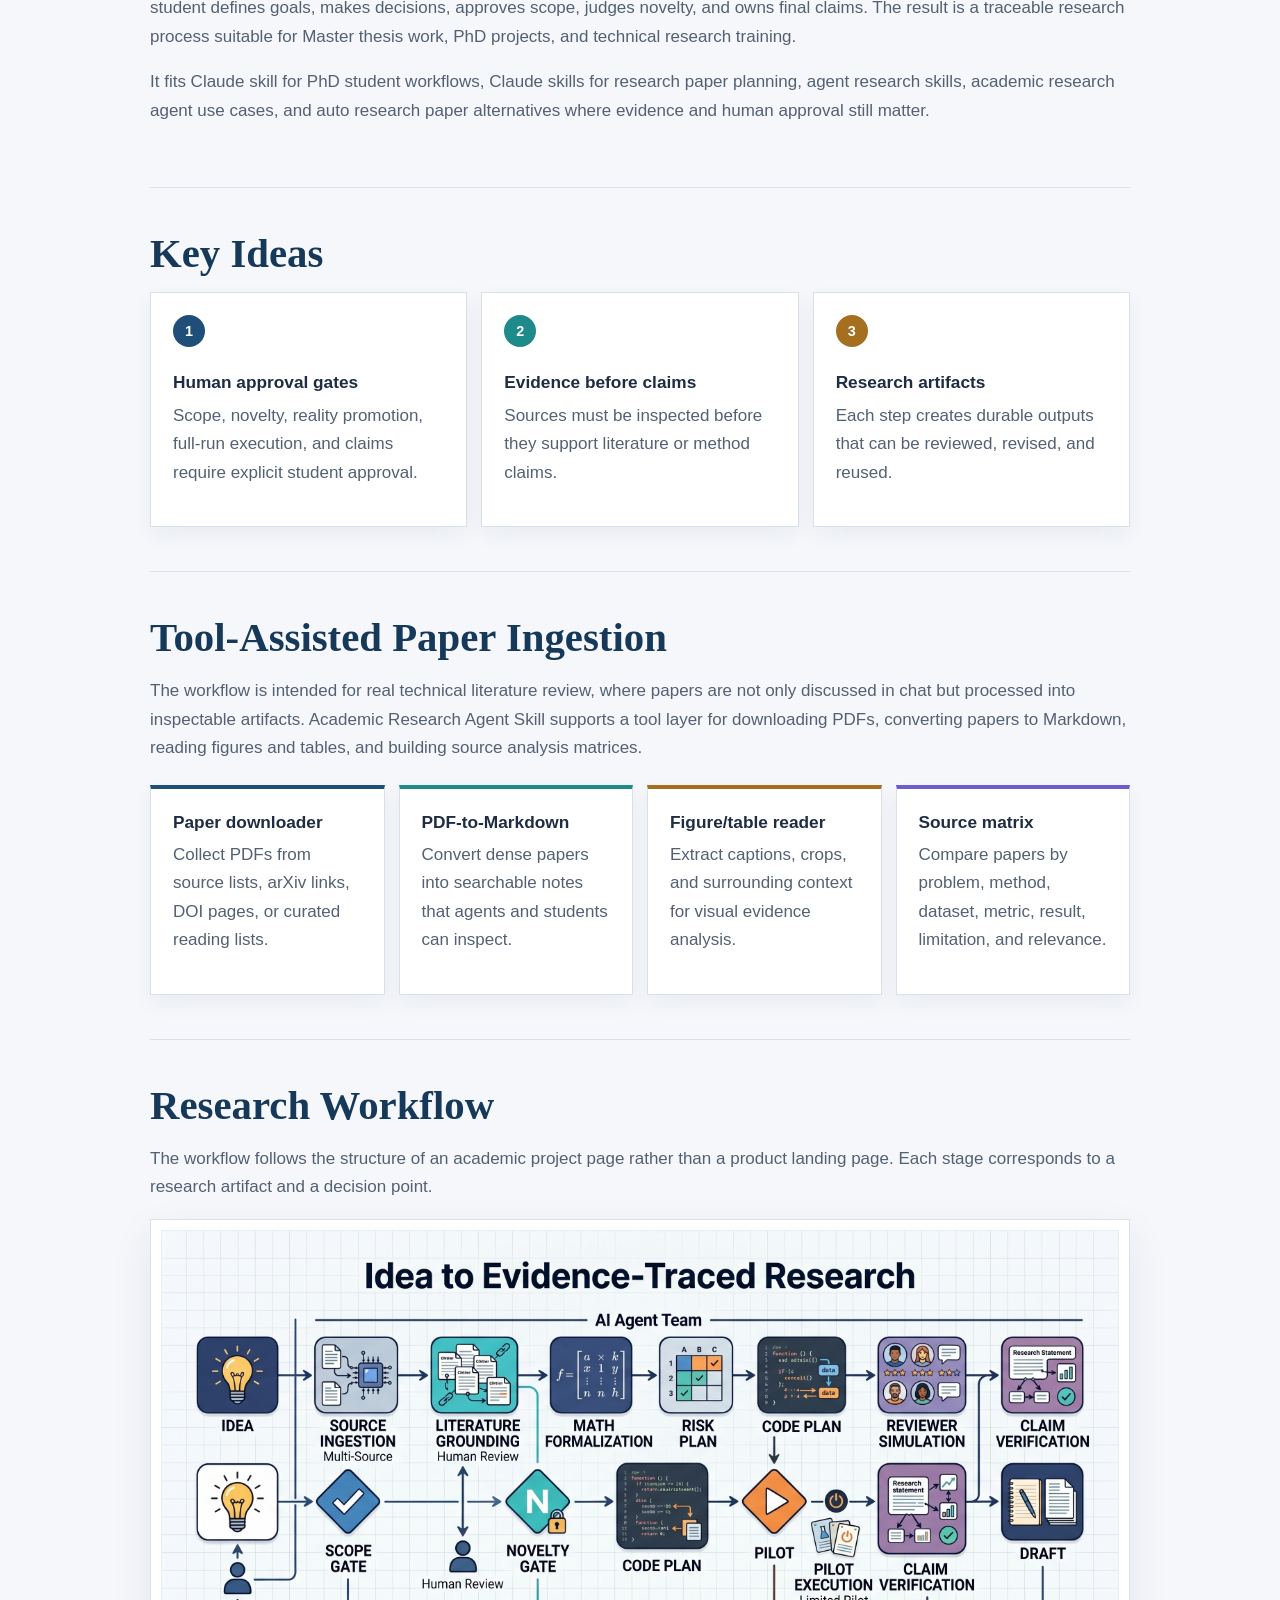
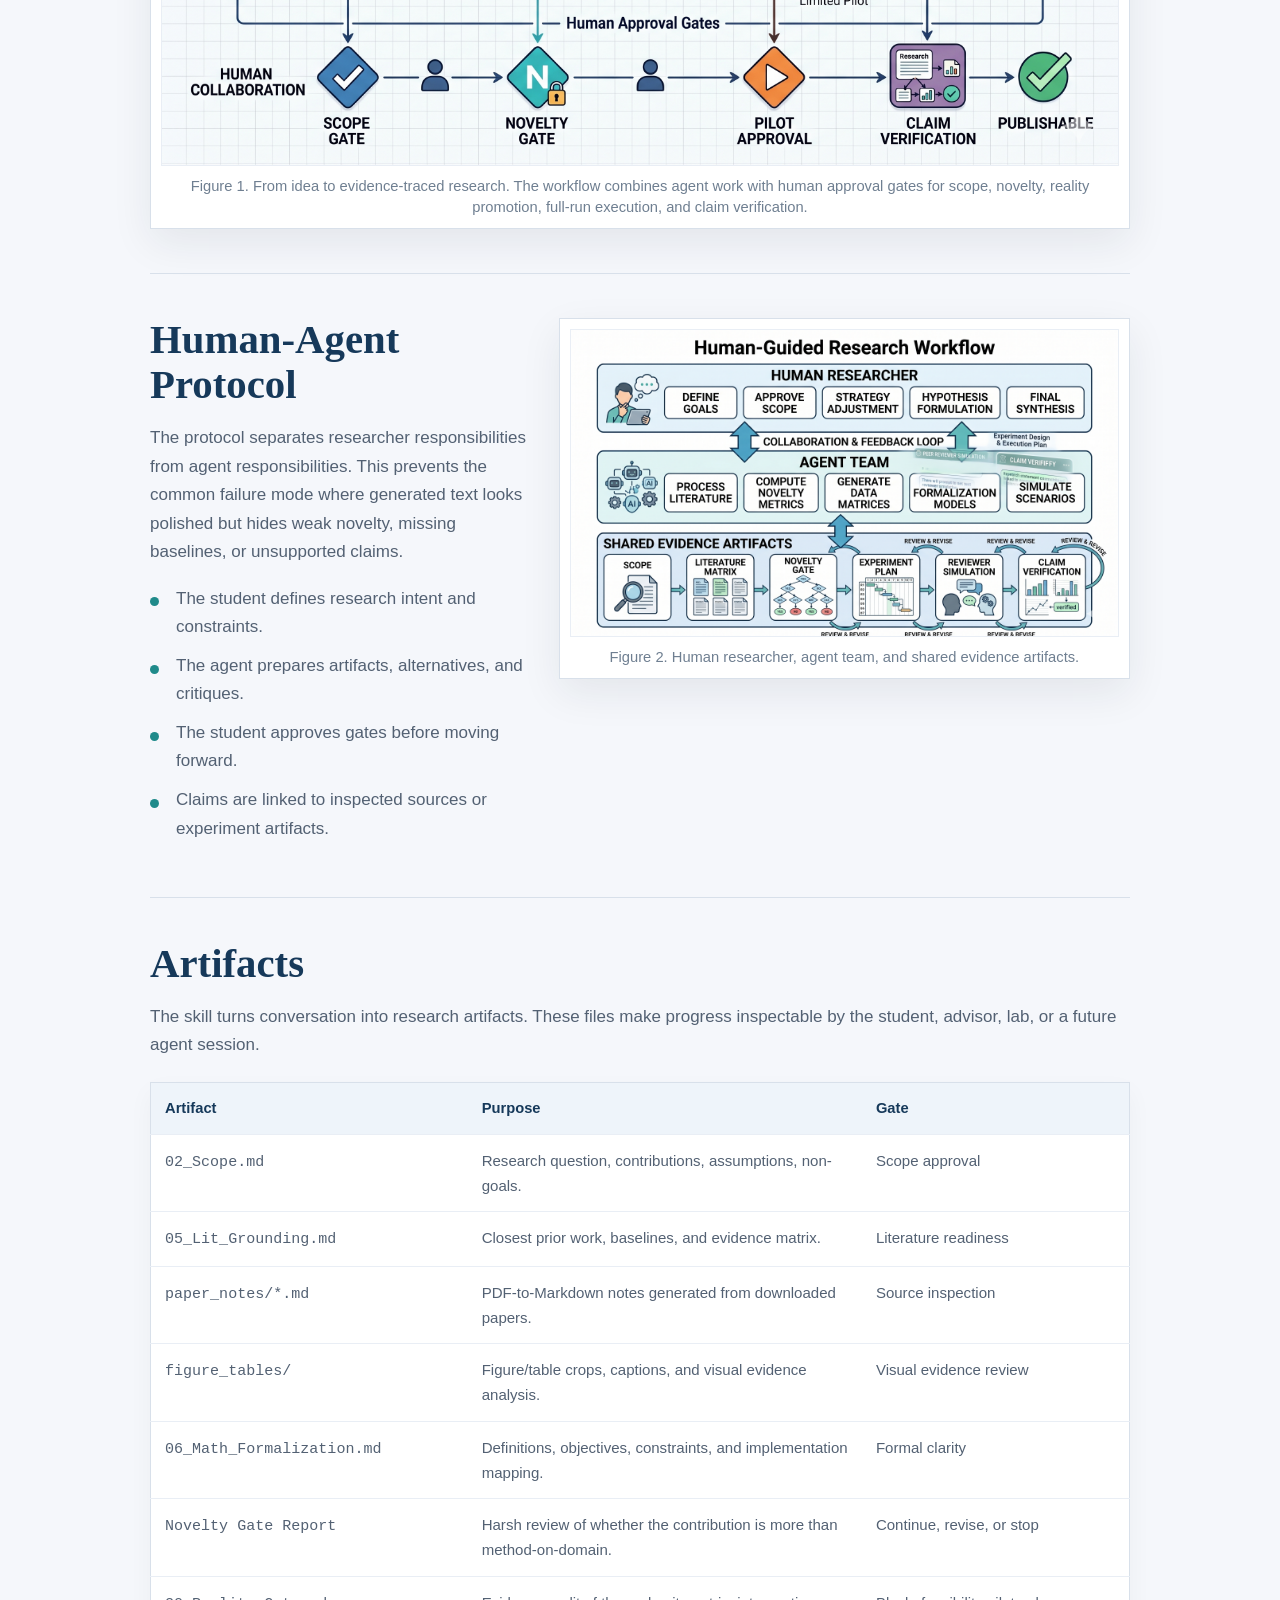
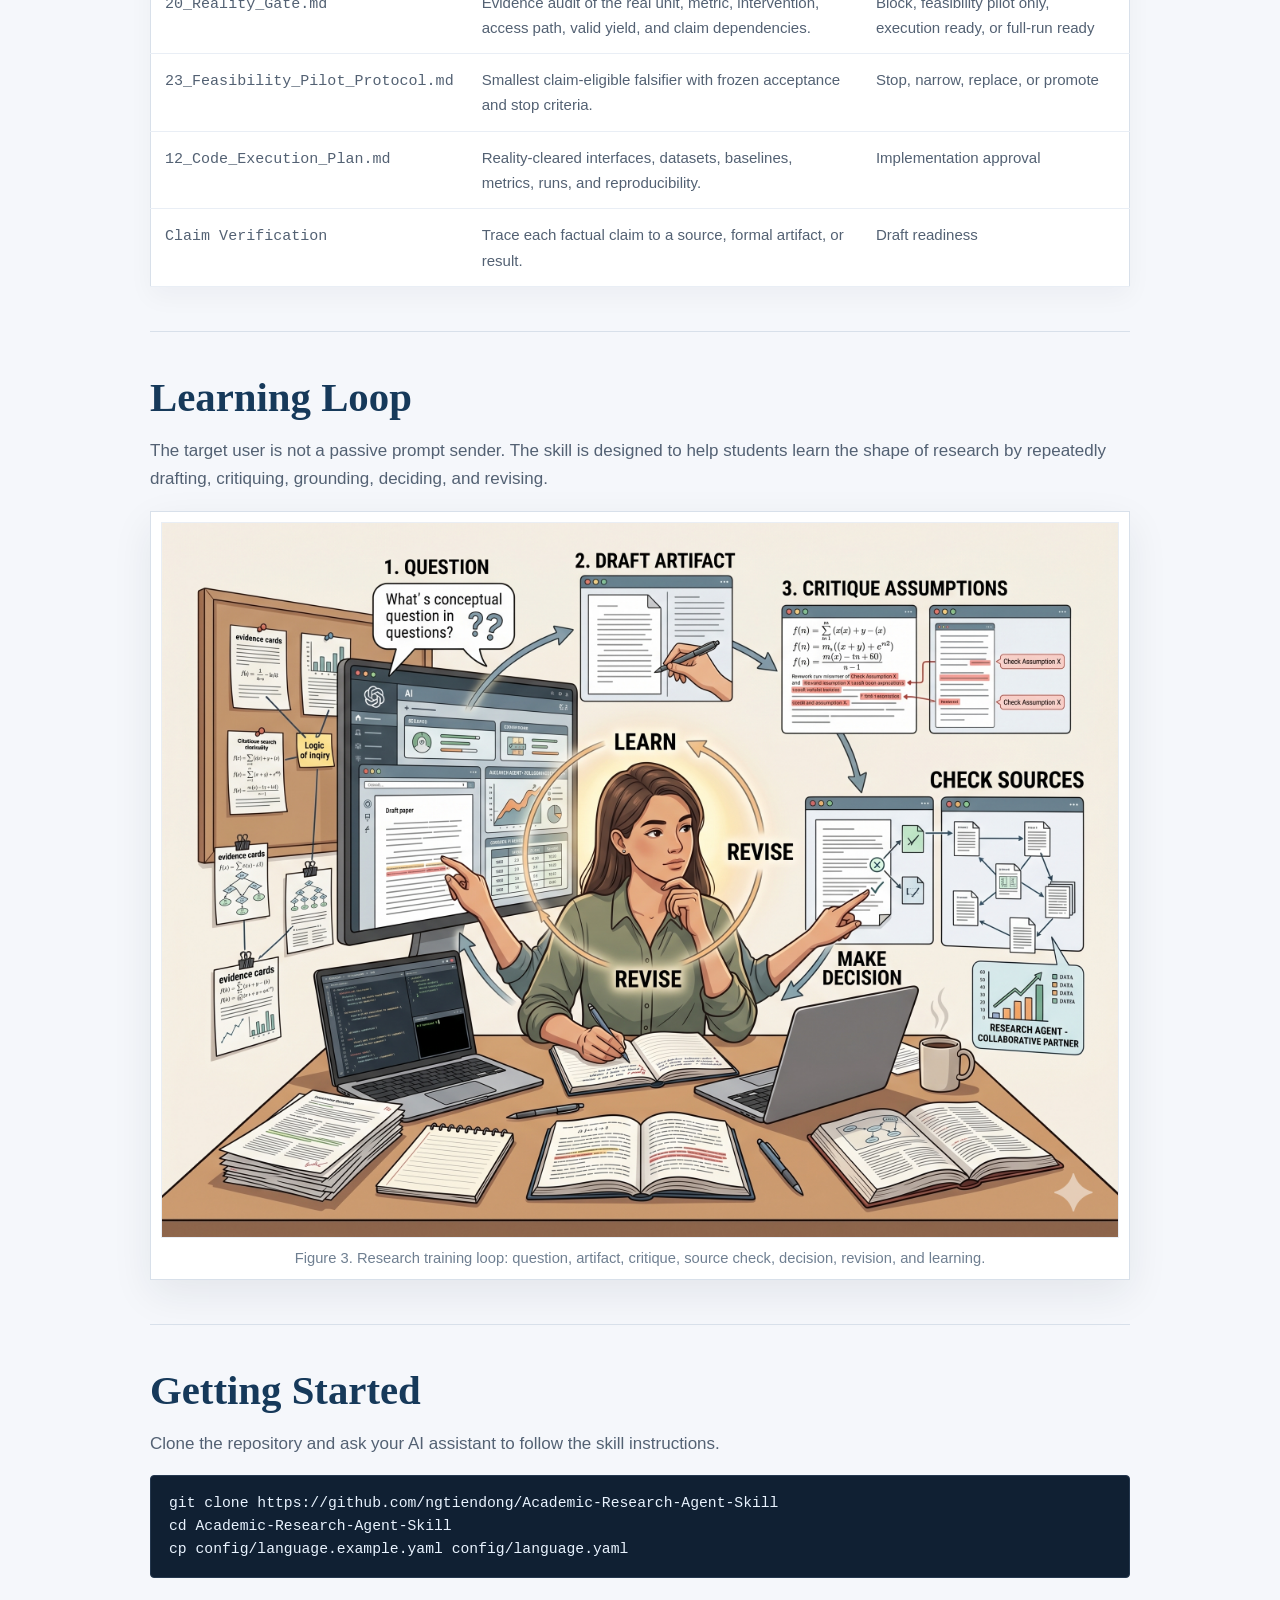
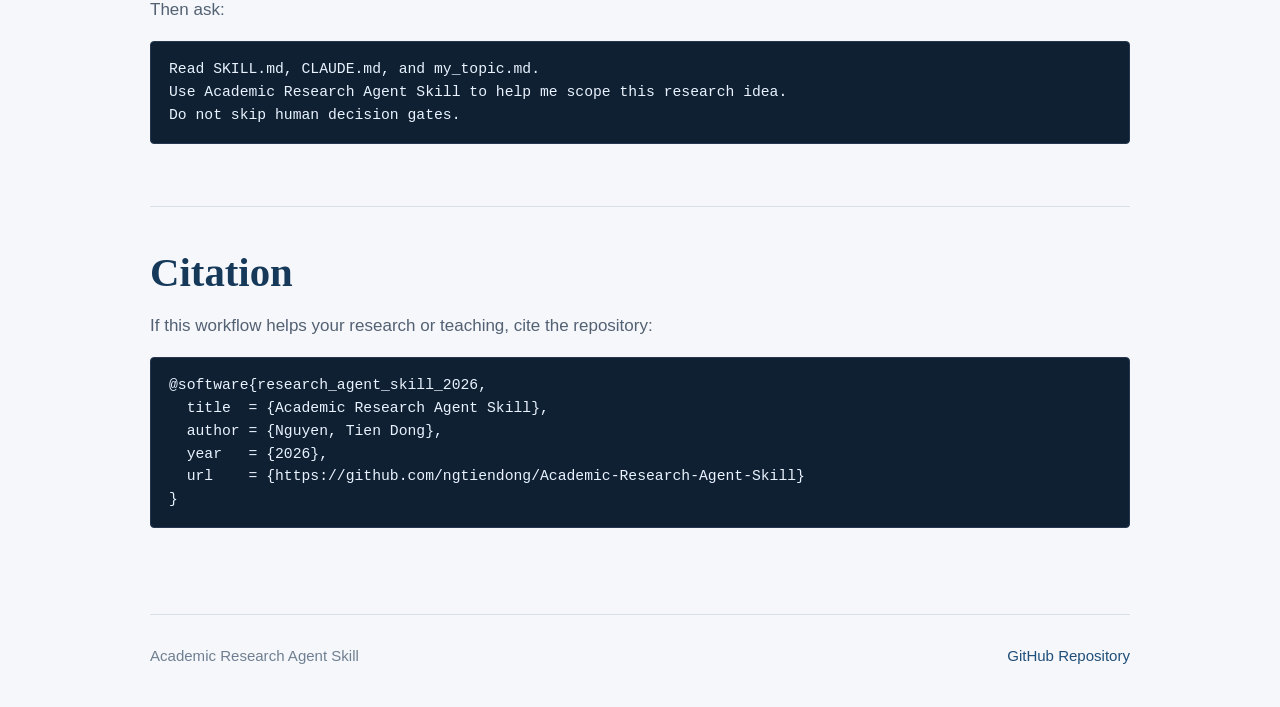
==== commit 41c611c2: "update reality gate to not create too fancy plan" ====
--- a/docs/index.html
+++ b/docs/index.html
@@ -109,7 +109,7 @@
           Academic Research Agent Skill is a reusable workflow for students who want to collaborate with AI
           agents without delegating research judgment to the machine. It structures early-stage
           technical research around explicit artifacts and gates: scope definition, source inspection,
-          literature grounding, mathematical formalization, novelty review, experiment planning,
+          literature grounding, mathematical formalization, novelty review, Research Reality Gates, feasibility testing, experiment planning,
           reviewer simulation, and claim verification.
         </p>
         <p>
@@ -131,7 +131,7 @@
           <article>
             <span>1</span>
             <h3>Human approval gates</h3>
-            <p>Scope, novelty, pilot execution, and claims require explicit student approval.</p>
+            <p>Scope, novelty, reality promotion, full-run execution, and claims require explicit student approval.</p>
           </article>
           <article>
             <span>2</span>
@@ -184,7 +184,7 @@
           <img src="assets/Research%20Lifecycle%20Visual.png" alt="Research lifecycle from idea to evidence-traced research" />
           <figcaption>
             Figure 1. From idea to evidence-traced research. The workflow combines agent work with
-            human approval gates for scope, novelty, pilot execution, and claim verification.
+            human approval gates for scope, novelty, reality promotion, full-run execution, and claim verification.
           </figcaption>
         </figure>
       </section>
@@ -256,9 +256,19 @@
               <td>Continue, revise, or stop</td>
             </tr>
             <tr>
+              <td><code>20_Reality_Gate.md</code></td>
+              <td>Evidence audit of the real unit, metric, intervention, access path, valid yield, and claim dependencies.</td>
+              <td>Block, feasibility pilot only, execution ready, or full-run ready</td>
+            </tr>
+            <tr>
+              <td><code>23_Feasibility_Pilot_Protocol.md</code></td>
+              <td>Smallest claim-eligible falsifier with frozen acceptance and stop criteria.</td>
+              <td>Stop, narrow, replace, or promote</td>
+            </tr>
+            <tr>
               <td><code>12_Code_Execution_Plan.md</code></td>
-              <td>Interfaces, datasets, baselines, metrics, pilots, and reproducibility.</td>
-              <td>Pilot approval</td>
+              <td>Reality-cleared interfaces, datasets, baselines, metrics, runs, and reproducibility.</td>
+              <td>Implementation approval</td>
             </tr>
             <tr>
               <td><code>Claim Verification</code></td>
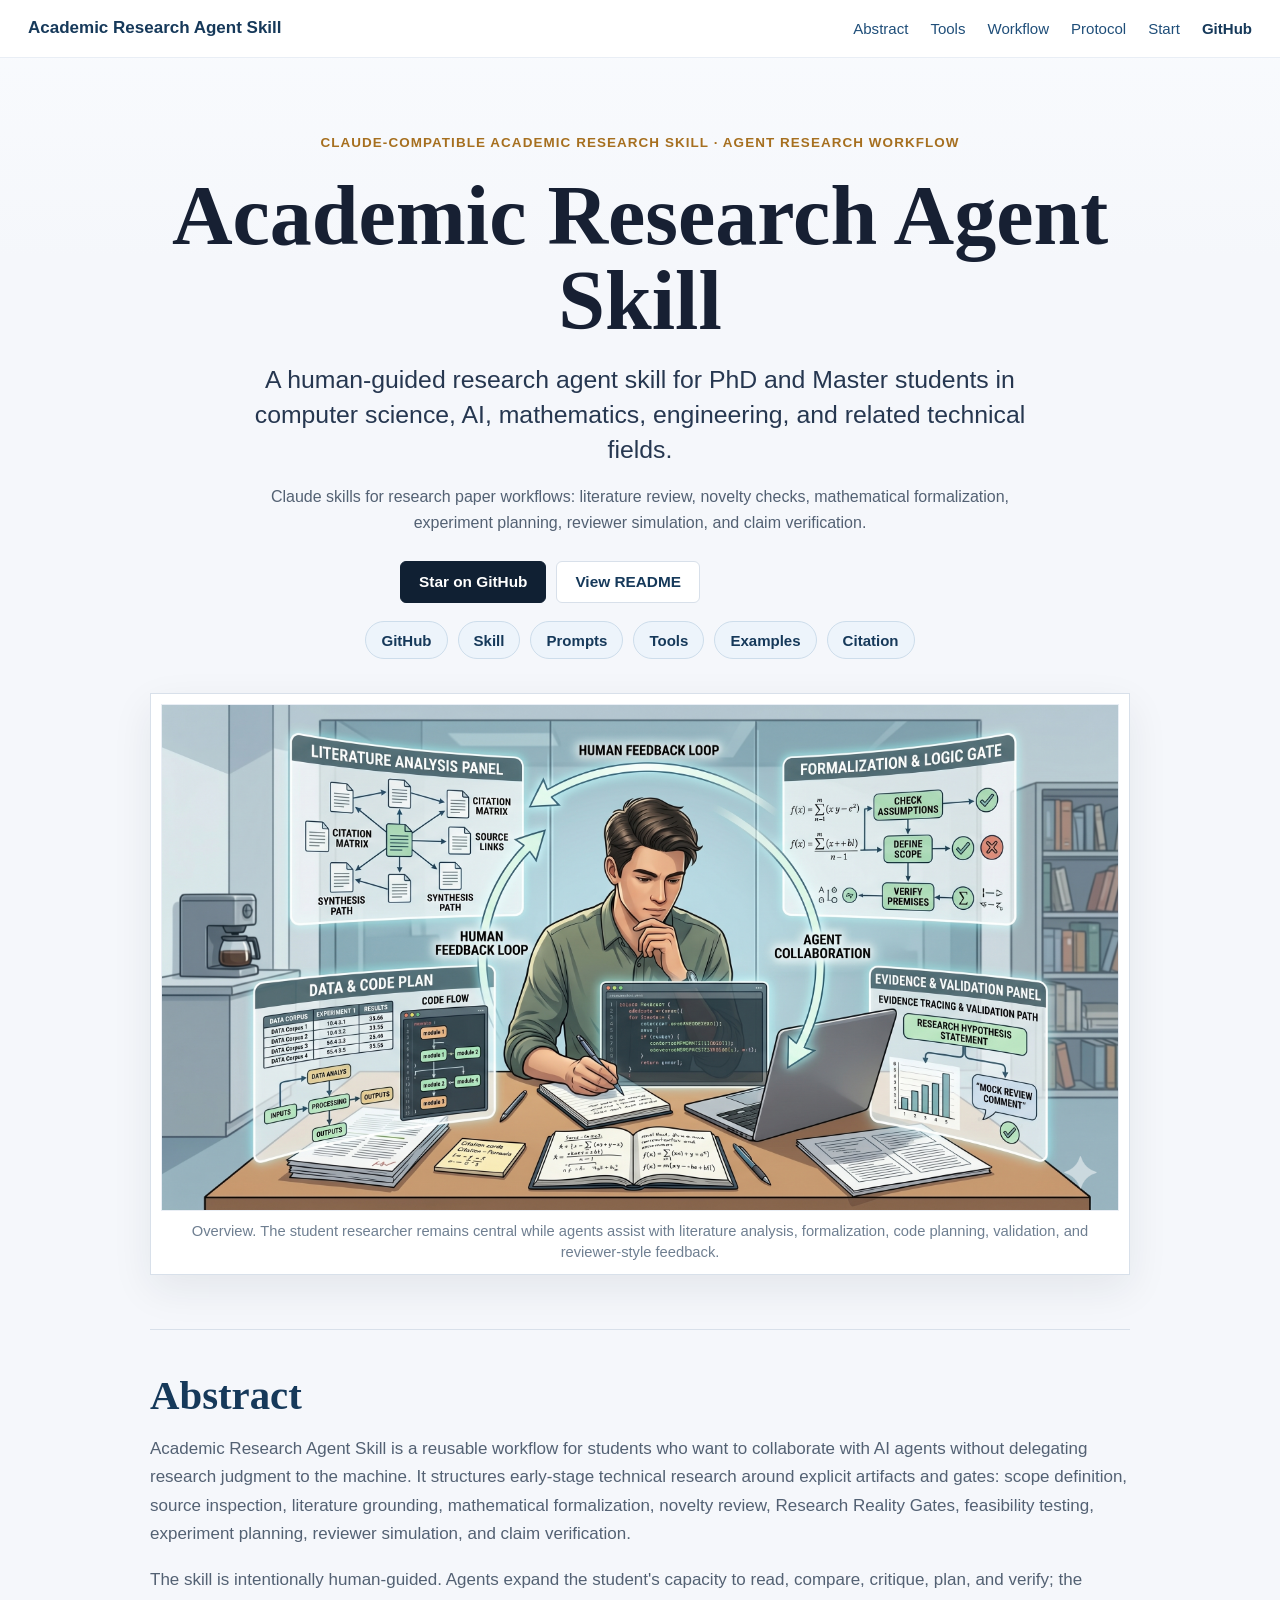
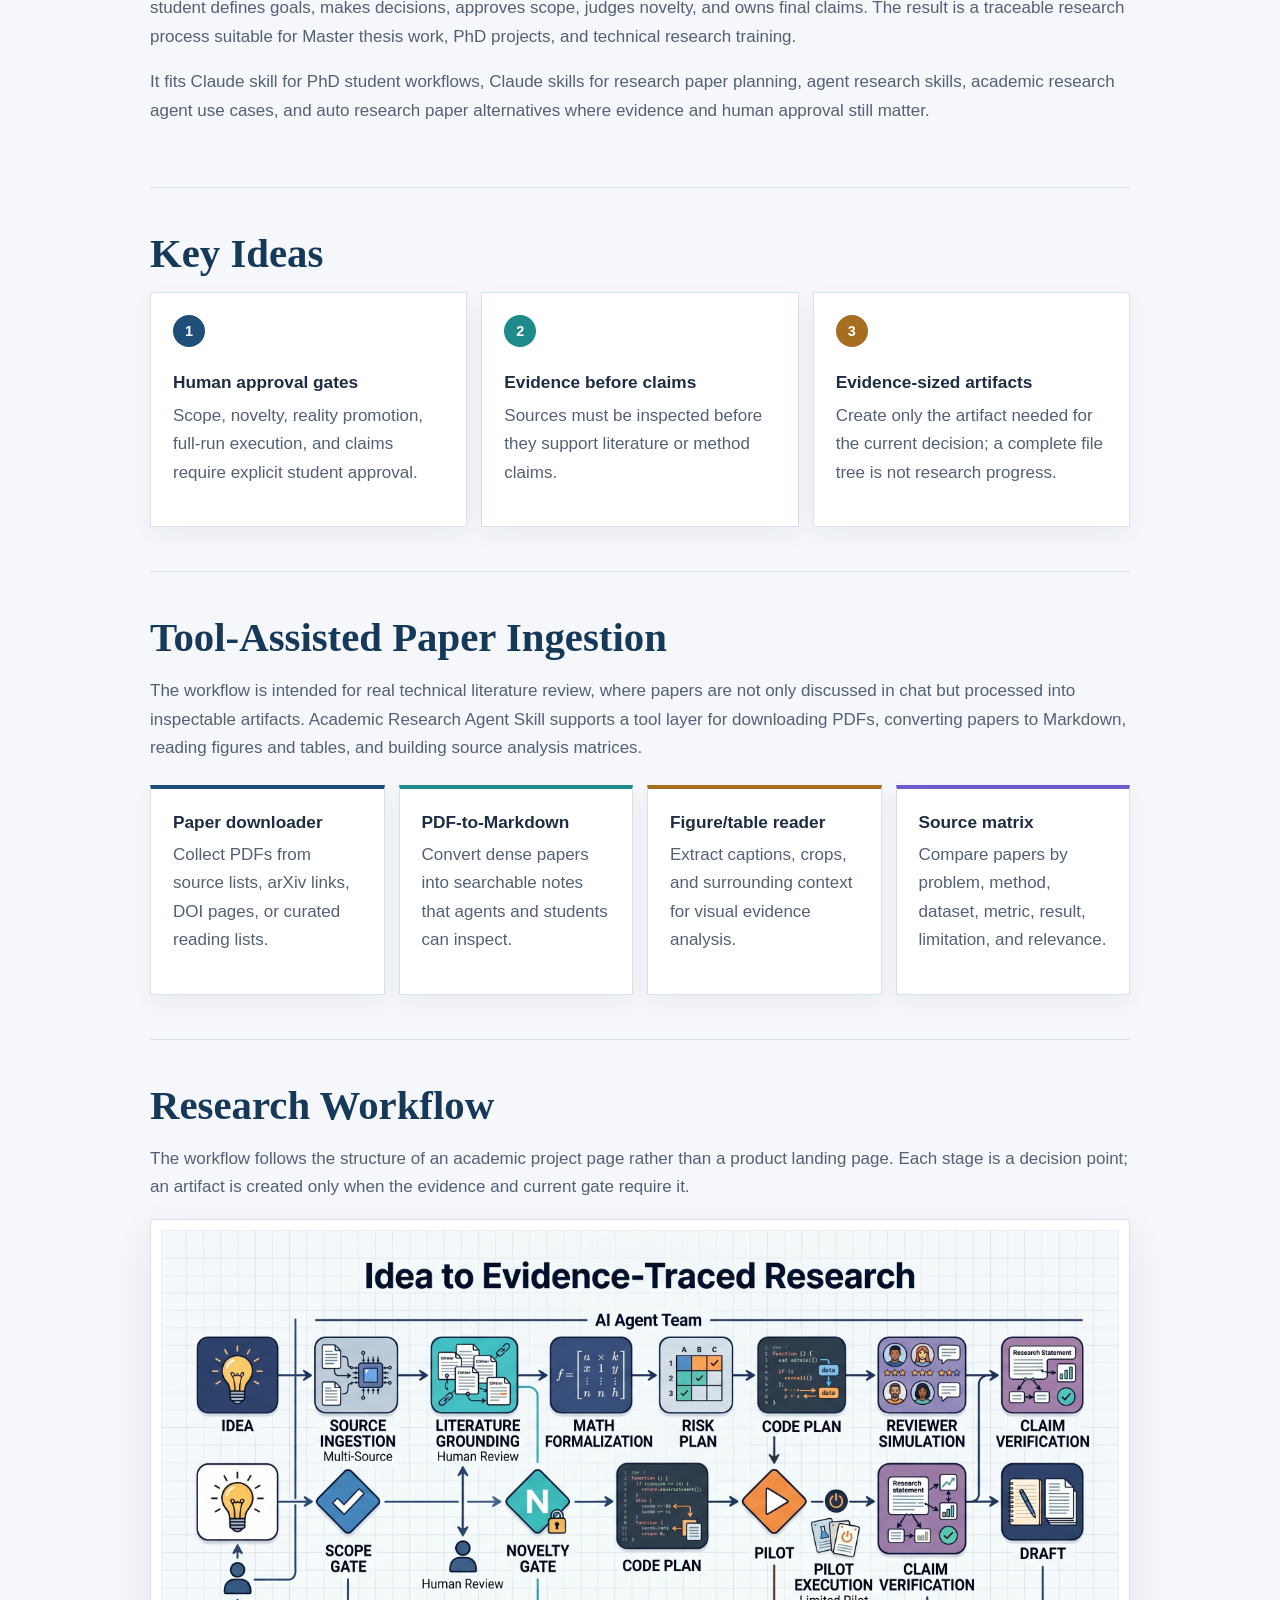
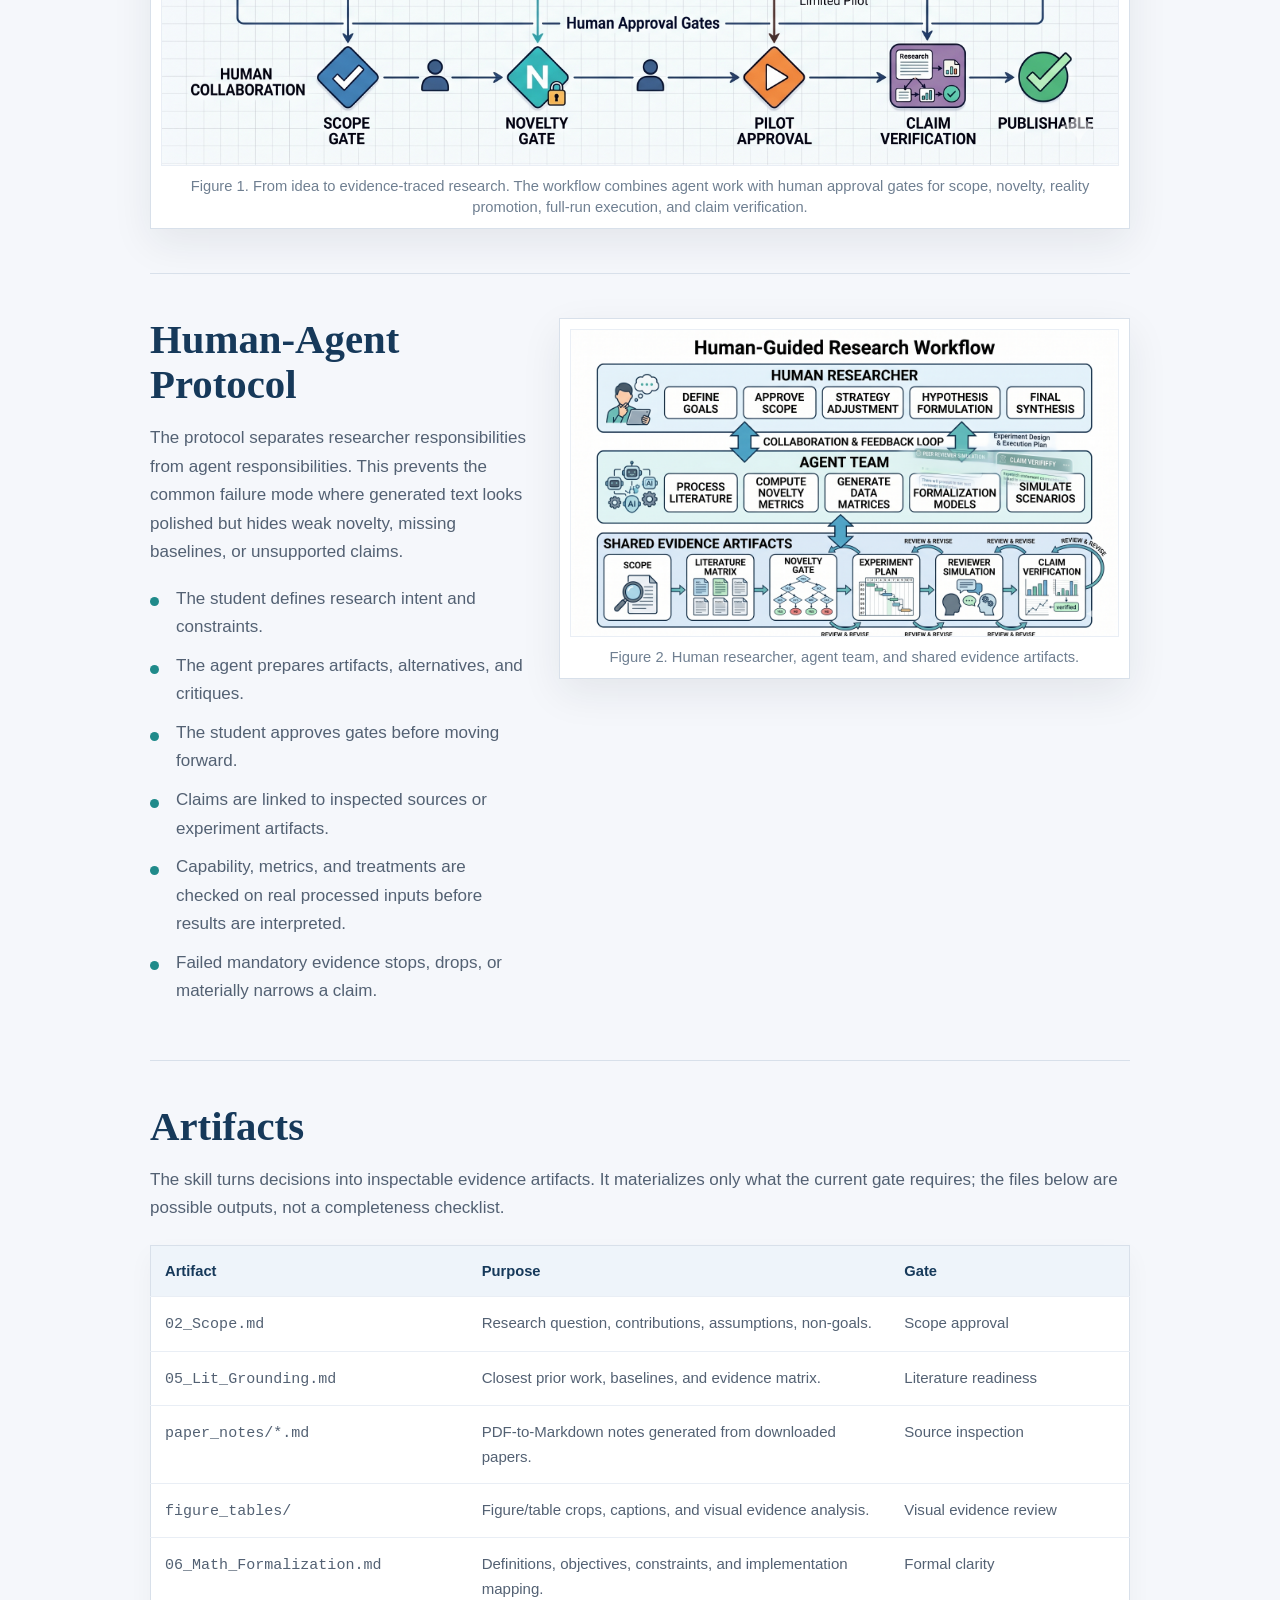
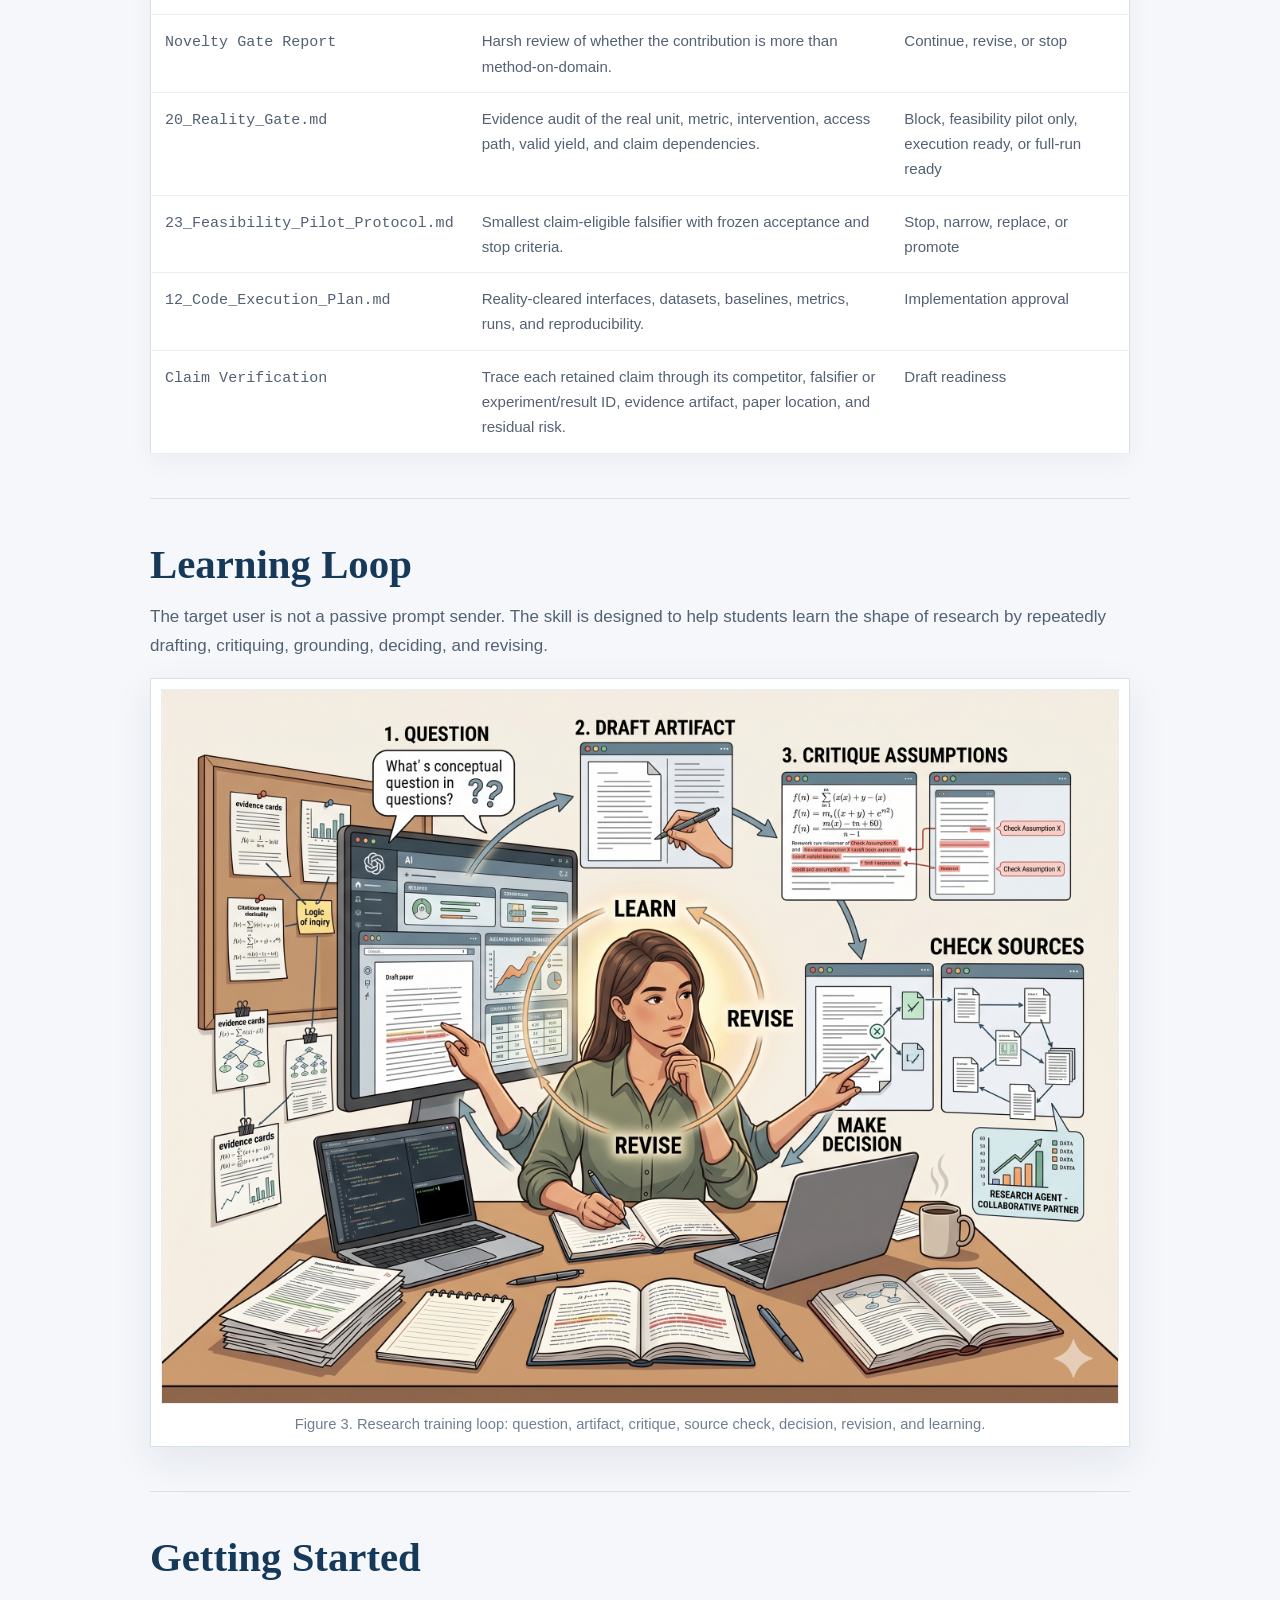
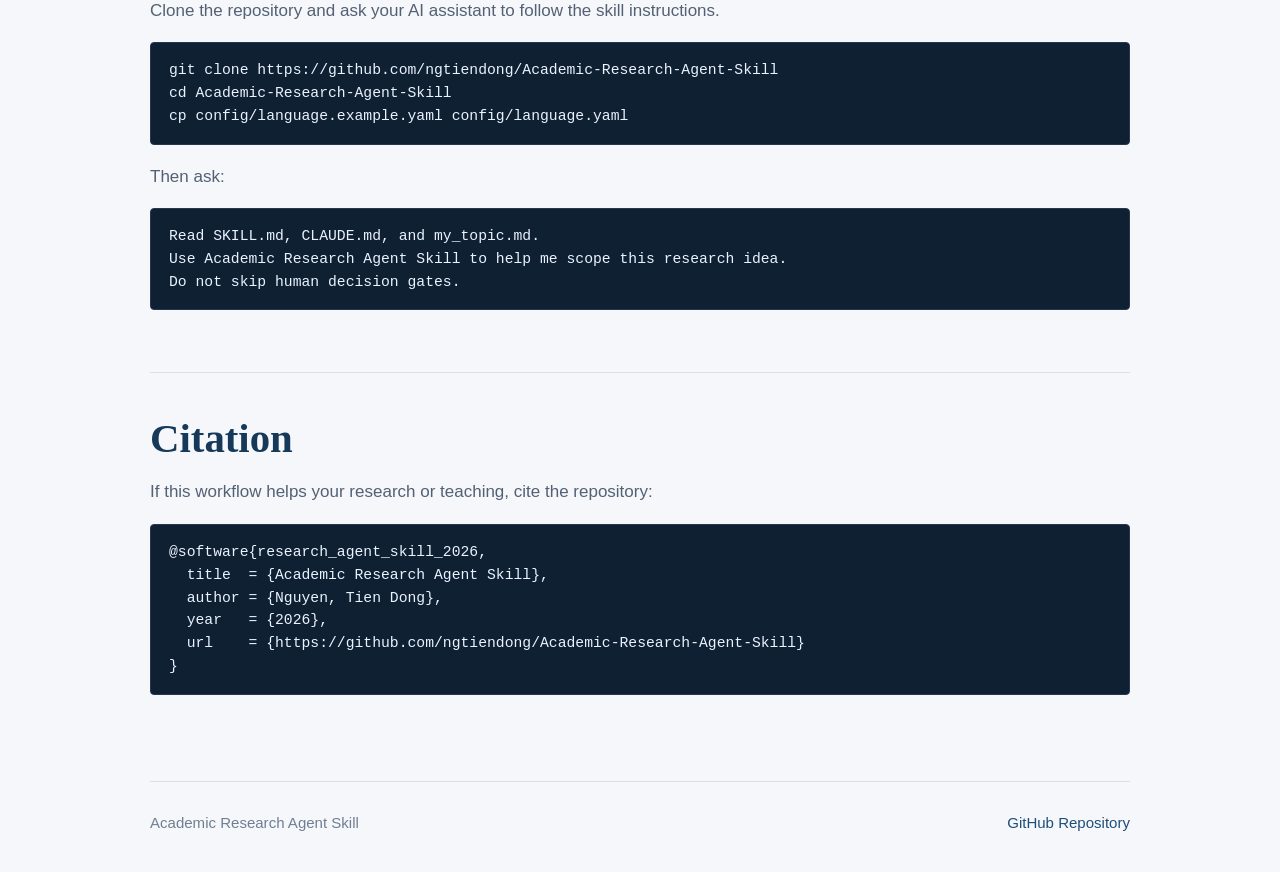
==== commit 7be43227: "Integrate evidence-gated research lessons" ====
--- a/docs/index.html
+++ b/docs/index.html
@@ -140,8 +140,8 @@
           </article>
           <article>
             <span>3</span>
-            <h3>Research artifacts</h3>
-            <p>Each step creates durable outputs that can be reviewed, revised, and reused.</p>
+            <h3>Evidence-sized artifacts</h3>
+            <p>Create only the artifact needed for the current decision; a complete file tree is not research progress.</p>
           </article>
         </div>
       </section>
@@ -178,7 +178,8 @@
         <h2>Research Workflow</h2>
         <p>
           The workflow follows the structure of an academic project page rather than a product
-          landing page. Each stage corresponds to a research artifact and a decision point.
+          landing page. Each stage is a decision point; an artifact is created only when the evidence
+          and current gate require it.
         </p>
         <figure class="wide-figure">
           <img src="assets/Research%20Lifecycle%20Visual.png" alt="Research lifecycle from idea to evidence-traced research" />
@@ -202,6 +203,8 @@
             <li>The agent prepares artifacts, alternatives, and critiques.</li>
             <li>The student approves gates before moving forward.</li>
             <li>Claims are linked to inspected sources or experiment artifacts.</li>
+            <li>Capability, metrics, and treatments are checked on real processed inputs before results are interpreted.</li>
+            <li>Failed mandatory evidence stops, drops, or materially narrows a claim.</li>
           </ul>
         </div>
         <figure class="side-figure">
@@ -213,8 +216,8 @@
       <section id="artifacts" class="content-section">
         <h2>Artifacts</h2>
         <p>
-          The skill turns conversation into research artifacts. These files make progress inspectable
-          by the student, advisor, lab, or a future agent session.
+          The skill turns decisions into inspectable evidence artifacts. It materializes only what the
+          current gate requires; the files below are possible outputs, not a completeness checklist.
         </p>
         <table class="artifact-table">
           <thead>
@@ -272,7 +275,7 @@
             </tr>
             <tr>
               <td><code>Claim Verification</code></td>
-              <td>Trace each factual claim to a source, formal artifact, or result.</td>
+              <td>Trace each retained claim through its competitor, falsifier or experiment/result ID, evidence artifact, paper location, and residual risk.</td>
               <td>Draft readiness</td>
             </tr>
           </tbody>
